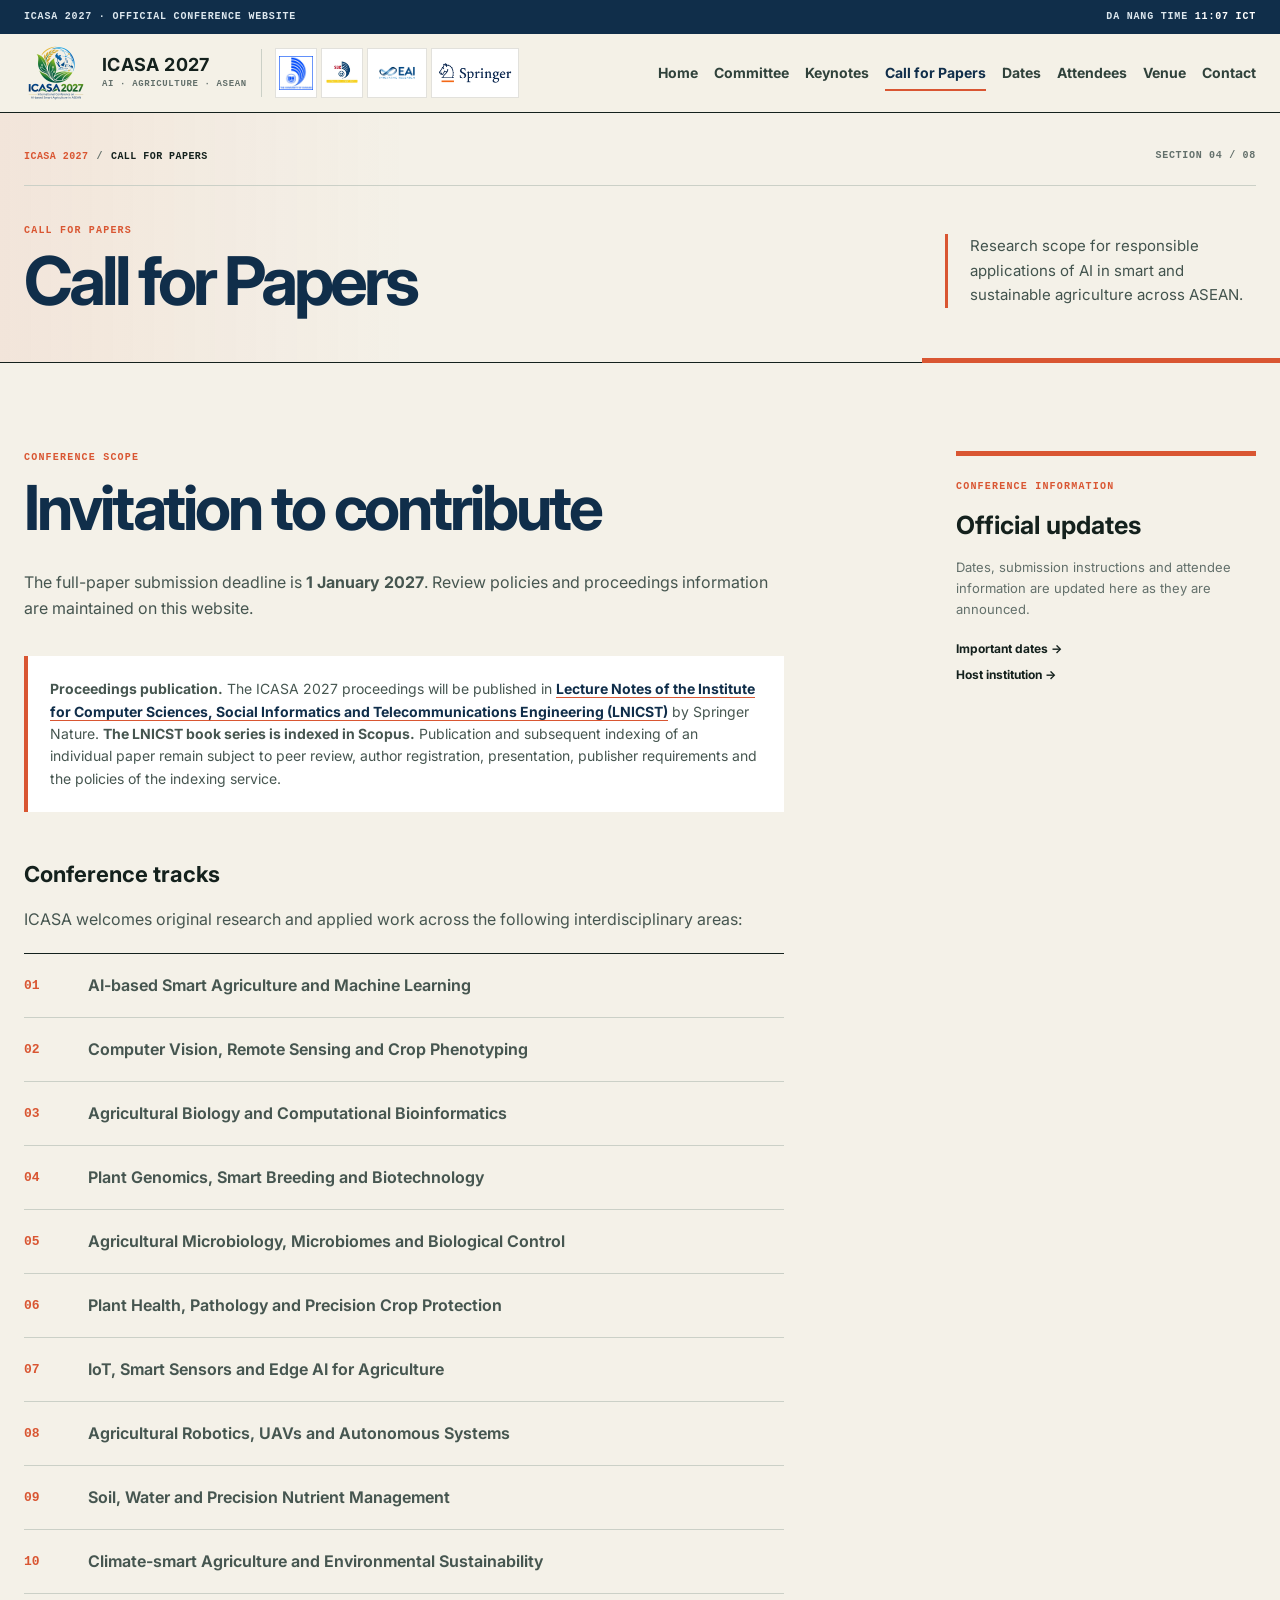
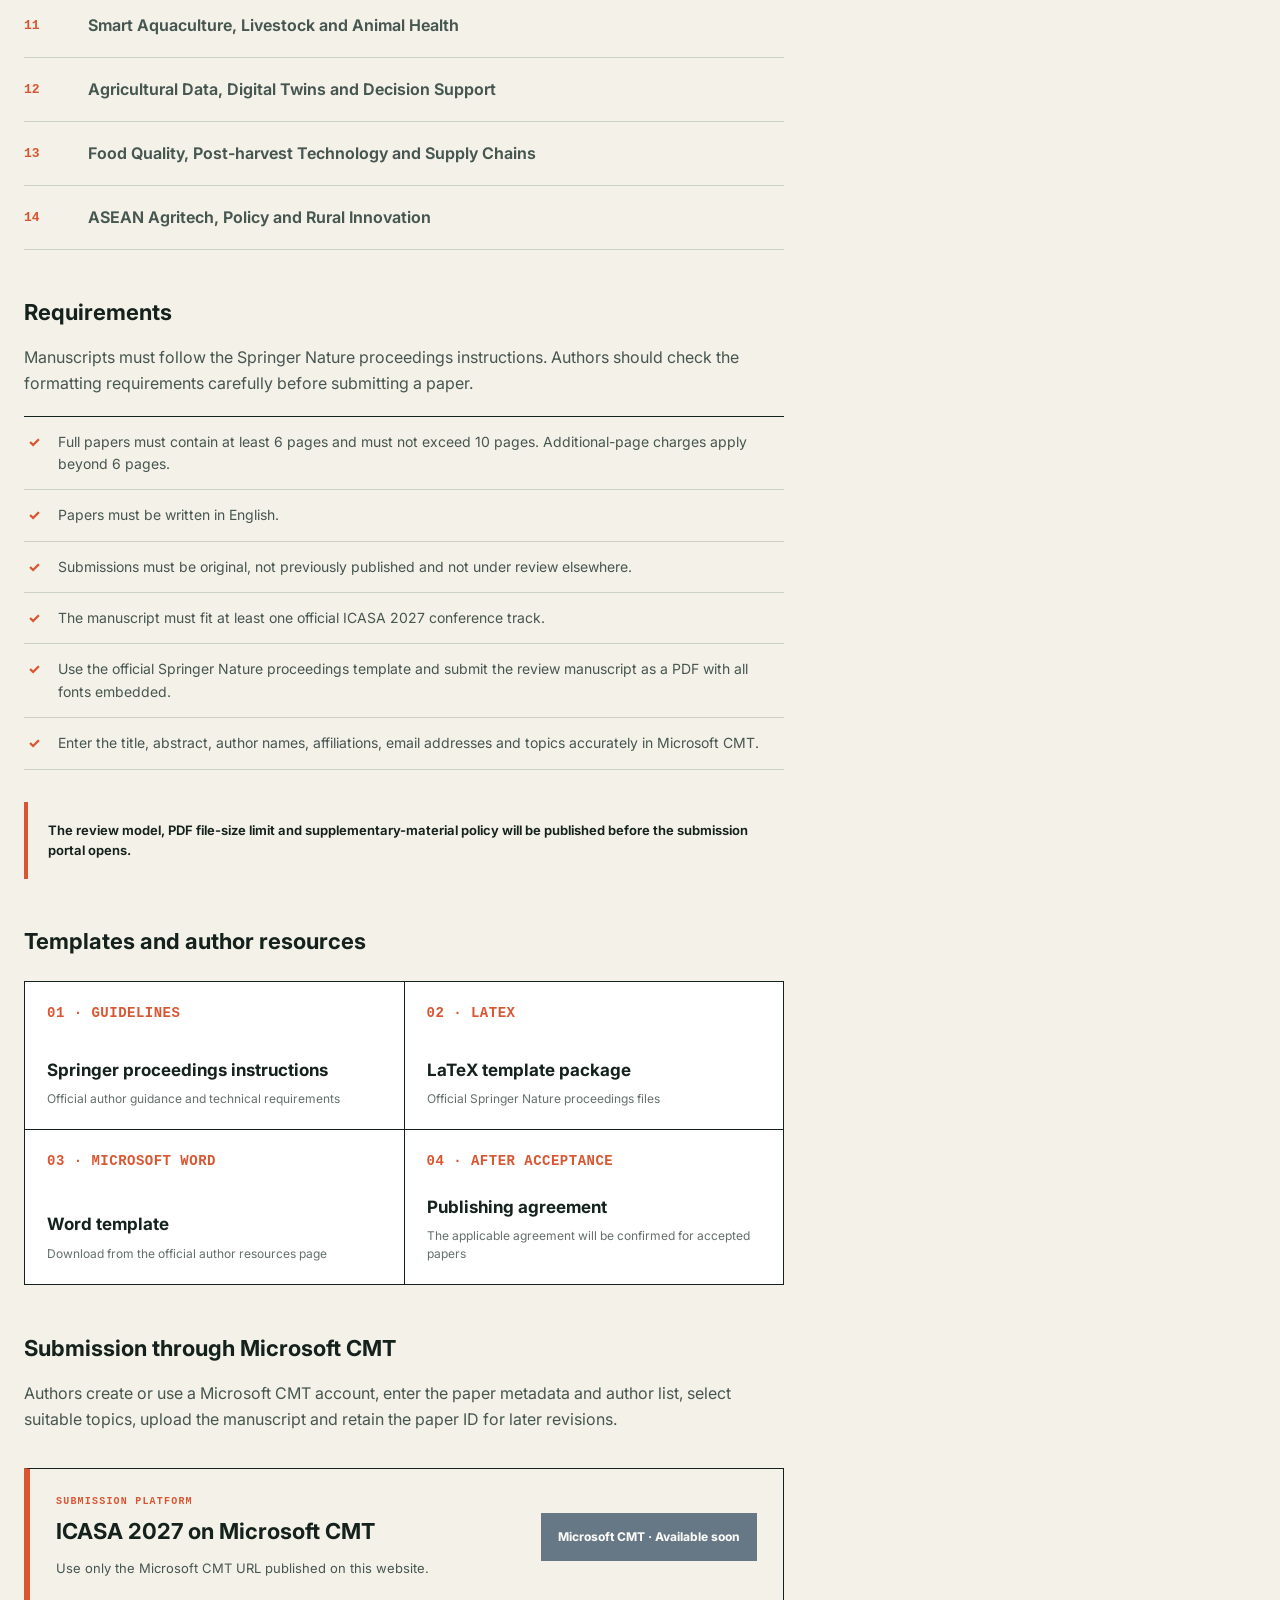
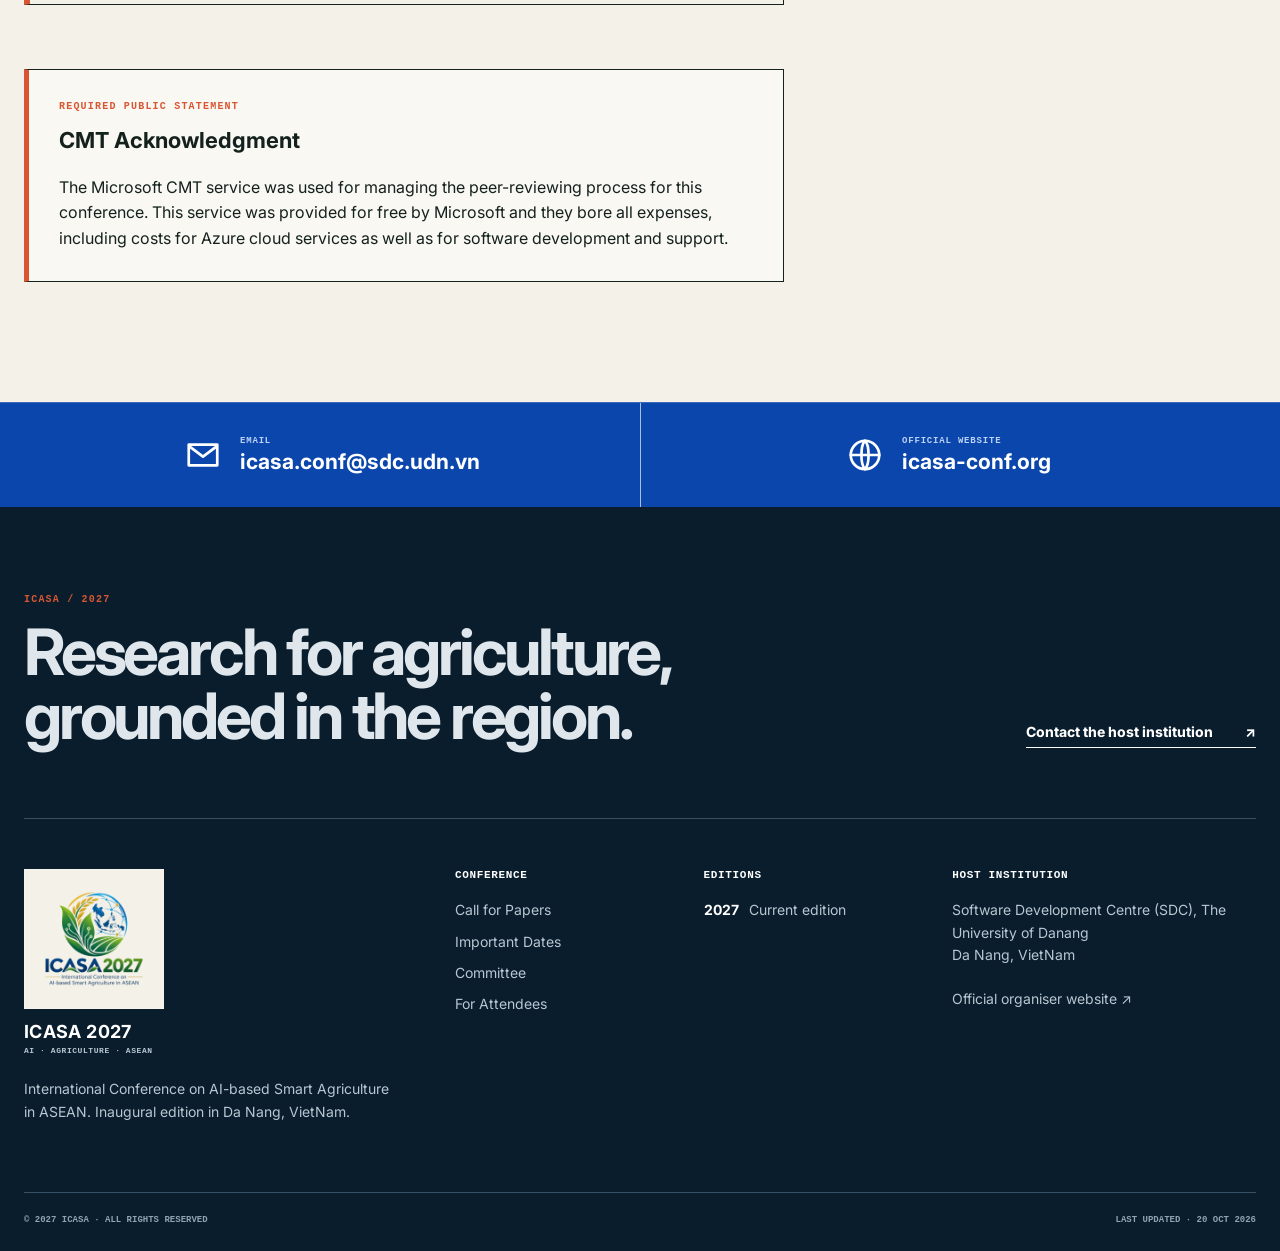
==== call-for-papers.html @ 372f56b3 "Update asset versioning and fix location naming in HTML files for ICASA 2027 conference pages" ====
<!doctype html>
<html lang="en"><head>
<meta charset="utf-8"><meta name="viewport" content="width=device-width,initial-scale=1">
<meta name="theme-color" content="#102e4a">
<meta name="description" content="Research scope and submission information for International Conference on AI-based Smart Agriculture in ASEAN.">
<title>Call for Papers | ICASA 2027</title>
<meta property="og:type" content="website">
<meta property="og:site_name" content="ICASA 2027">
<meta property="og:locale" content="en_US">
<meta property="og:title" content="Call for Papers | ICASA 2027">
<meta property="og:description" content="Research scope and submission information for International Conference on AI-based Smart Agriculture in ASEAN.">
<meta property="og:url" content="https://icasa-conf.org/call-for-papers.html">
<meta property="og:image" content="https://icasa-conf.org/assets/danang-hero-2027.webp">
<meta property="og:image:width" content="2170">
<meta property="og:image:height" content="725">
<meta property="og:image:alt" content="Da Nang, host city of ICASA 2027">
<meta name="twitter:card" content="summary_large_image">
<meta name="twitter:title" content="Call for Papers | ICASA 2027">
<meta name="twitter:description" content="Research scope and submission information for International Conference on AI-based Smart Agriculture in ASEAN.">
<meta name="twitter:image" content="https://icasa-conf.org/assets/danang-hero-2027.webp">
<link rel="icon" type="image/png" sizes="192x192" href="assets/favicon-icasa.png?v=2027-9">
<link rel="apple-touch-icon" href="assets/favicon-icasa.png?v=2027-9">
<link rel="preconnect" href="https://fonts.googleapis.com">
<link rel="preconnect" href="https://fonts.gstatic.com" crossorigin>
<link href="https://fonts.googleapis.com/css2?family=Inter:wght@400;500;600;700;800&amp;display=swap" rel="stylesheet">
<script>document.documentElement.classList.add('js','is-loading');window.__ICASA_LOAD_START=performance.now();setTimeout(function(){document.documentElement.classList.remove('is-loading')},1000);</script>
<link rel="stylesheet" href="assets/style.css?v=2027-26">
<link rel="stylesheet" href="assets/enhancements.css?v=2027-26">
<style>
.hero{background-image:linear-gradient(90deg,rgb(244 241 232 / .82) 0%,rgb(244 241 232 / .68) 42%,rgb(244 241 232 / .38) 100%),linear-gradient(0deg,rgb(244 241 232 / .66) 0%,transparent 48%),url("assets/danang-hero-2027.webp")}
@media(max-width:580px){.hero{background-image:linear-gradient(90deg,rgb(244 241 232 / .92),rgb(244 241 232 / .67)),linear-gradient(0deg,rgb(244 241 232 / .82),transparent 48%),url("assets/danang-hero-2027.webp")}}
</style>
<script src="assets/site-data.js?v=2027-26" defer></script><script src="assets/main.js?v=2027-26" defer></script>
</head><body data-page="call-for-papers.html">
<div class="site-loader" role="status" aria-label="Loading ICASA 2027"><div class="loader-emblem" aria-hidden="true"><span class="loader-orbit"></span><span class="loader-logo"><img src="assets/icasa-2027-logo.webp" alt="" width="512" height="512"></span></div><div class="loader-copy"><strong>ICASA 2027</strong><span>AI · Agriculture · ASEAN</span></div><span class="loader-progress" aria-hidden="true"><i></i></span></div>
<a class="skip-link" href="#main-content">Skip to main content</a>
<div class="reading-progress" aria-hidden="true"><span></span></div>
<div class="utility"><div class="container utility-inner"><span>ICASA 2027 · Official conference website</span><span>Da Nang time <strong data-live-time>ICT</strong></span></div></div>
<header class="site-header" data-header><div class="container nav-container"><a class="brand" href="index.html" aria-label="ICASA 2027 home">
      <span class="conference-logo" aria-hidden="true"><img src="assets/icasa-2027-logo.webp" alt="" width="512" height="512"></span>
      <span class="brand-copy"><strong>ICASA 2027</strong><small>AI · Agriculture · ASEAN</small></span>
      <span class="brand-partners" aria-hidden="true"><img src="assets/udn-logo.webp" alt="" width="640" height="640"><img src="assets/sdc-logo.jpg" alt="" width="500" height="500"><img src="assets/eai-logo.png" alt="" width="1920" height="1080"><img src="assets/springer-logo.webp" alt="" width="2400" height="663"></span>
    </a>
<button class="nav-toggle" aria-expanded="false" aria-label="Open navigation" aria-controls="primary-nav" data-menu-toggle><span class="hamburger" aria-hidden="true"><i></i><i></i><i></i></span></button>
<nav class="site-nav" id="primary-nav" aria-label="Main navigation" data-site-nav><a href="index.html" class="" >Home</a><a href="committee.html" class="" >Committee</a><a href="keynote-speakers.html" class="" >Keynotes</a><a href="call-for-papers.html" class="active" aria-current="page">Call for Papers</a><a href="important-dates.html" class="" >Dates</a><a href="registration.html" class="" >Attendees</a><a href="venue.html" class="" >Venue</a><a href="contact.html" class="" >Contact</a></nav></div></header>
<main id="main-content"><section class="page-head"><div class="container">
      <div class="page-head-meta"><nav class="breadcrumb" aria-label="Breadcrumb"><a href="index.html">ICASA 2027</a><span aria-hidden="true">/</span><span aria-current="page">Call for Papers</span></nav><span class="page-index" aria-label="Page 4 of 8">Section 04 / 08</span></div>
      <div class="page-title-grid"><div><span class="section-label">Call for Papers</span><h1>Call for Papers</h1></div><p class="intro">Research scope for responsible applications of AI in smart and sustainable agriculture across ASEAN.</p></div>
    </div></section><section class="content"><div class="container inner-grid"><div class="prose" data-reveal><span class="section-label">Conference scope</span><h2>Invitation to contribute</h2><p>The full-paper submission deadline is <strong>1 January 2027</strong>. Review policies and proceedings information are maintained on this website.</p><div class="callout"><p><strong>Proceedings publication.</strong> The ICASA 2027 proceedings will be published in <a href="https://link.springer.com/series/8197" target="_blank" rel="noopener noreferrer">Lecture Notes of the Institute for Computer Sciences, Social Informatics and Telecommunications Engineering (LNICST)</a> by Springer Nature. <strong>The LNICST book series is indexed in Scopus.</strong> Publication and subsequent indexing of an individual paper remain subject to peer review, author registration, presentation, publisher requirements and the policies of the indexing service.</p></div><h3>Conference tracks</h3><p>ICASA welcomes original research and applied work across the following interdisciplinary areas:</p><ol class="numbered-topics"><li>AI-based Smart Agriculture and Machine Learning</li><li>Computer Vision, Remote Sensing and Crop Phenotyping</li><li>Agricultural Biology and Computational Bioinformatics</li><li>Plant Genomics, Smart Breeding and Biotechnology</li><li>Agricultural Microbiology, Microbiomes and Biological Control</li><li>Plant Health, Pathology and Precision Crop Protection</li><li>IoT, Smart Sensors and Edge AI for Agriculture</li><li>Agricultural Robotics, UAVs and Autonomous Systems</li><li>Soil, Water and Precision Nutrient Management</li><li>Climate-smart Agriculture and Environmental Sustainability</li><li>Smart Aquaculture, Livestock and Animal Health</li><li>Agricultural Data, Digital Twins and Decision Support</li><li>Food Quality, Post-harvest Technology and Supply Chains</li><li>ASEAN Agritech, Policy and Rural Innovation</li></ol><h3 id="submission-guidelines">Requirements</h3>
      <p>Manuscripts must follow the Springer Nature proceedings instructions. Authors should check the formatting requirements carefully before submitting a paper.</p>
      <ul class="guideline-list">
        <li>Full papers must contain at least 6 pages and must not exceed 10 pages. Additional-page charges apply beyond 6 pages.</li>
        <li>Papers must be written in English.</li>
        <li>Submissions must be original, not previously published and not under review elsewhere.</li>
        <li>The manuscript must fit at least one official ICASA 2027 conference track.</li>
        <li>Use the official Springer Nature proceedings template and submit the review manuscript as a PDF with all fonts embedded.</li>
        <li>Enter the title, abstract, author names, affiliations, email addresses and topics accurately in Microsoft CMT.</li>
      </ul>
      <div class="notice-line">The review model, PDF file-size limit and supplementary-material policy will be published before the submission portal opens.</div><h3>Templates and author resources</h3><div class="submission-resources" aria-label="Springer Nature author resources">
      <a href="https://www.springernature.com/gp/authors/publish-a-book/step-by-step-conference-proceedings" target="_blank" rel="noopener noreferrer"><span>01 · Guidelines</span><strong>Springer proceedings instructions</strong><small>Official author guidance and technical requirements</small></a>
      <a href="https://resource-cms.springernature.com/springer-cms/rest/v1/content/19238648/data/v8" target="_blank" rel="noopener noreferrer"><span>02 · LaTeX</span><strong>LaTeX template package</strong><small>Official Springer Nature proceedings files</small></a>
      <a href="https://www.springernature.com/gp/authors/publish-a-book/step-by-step-conference-proceedings" target="_blank" rel="noopener noreferrer"><span>03 · Microsoft Word</span><strong>Word template</strong><small>Download from the official author resources page</small></a>
      <a href="https://www.springernature.com/gp/authors/publish-a-book/step-by-step-conference-proceedings" target="_blank" rel="noopener noreferrer"><span>04 · After acceptance</span><strong>Publishing agreement</strong><small>The applicable agreement will be confirmed for accepted papers</small></a>
    </div><h3>Submission through Microsoft CMT</h3><p>Authors create or use a Microsoft CMT account, enter the paper metadata and author list, select suitable topics, upload the manuscript and retain the paper ID for later revisions.</p><div class="submission-card"><div><span class="section-label">Submission platform</span><h3>ICASA 2027 on Microsoft CMT</h3><p>Use only the Microsoft CMT URL published on this website.</p></div><span class="btn primary disabled" aria-disabled="true">Microsoft CMT · Available soon</span></div><section class="cmt-acknowledgment" aria-labelledby="cmt-acknowledgment-heading"><span class="section-label">Required public statement</span><h3 id="cmt-acknowledgment-heading">CMT Acknowledgment</h3><p>The Microsoft CMT service was used for managing the peer-reviewing process for this conference. This service was provided for free by Microsoft and they bore all expenses, including costs for Azure cloud services as well as for software development and support.</p></section></div><aside class="aside-card" data-reveal><span class="section-label">Conference information</span><h3>Official updates</h3><p>Dates, submission instructions and attendee information are updated here as they are announced.</p><div class="aside-links"><a href="important-dates.html">Important dates →</a><a href="contact.html">Host institution →</a></div></aside></div></section></main>
<section class="contact-strip" aria-label="Official conference contact channels"><div class="container contact-strip-grid">
      <a href="mailto:icasa.conf@sdc.udn.vn"><svg viewBox="0 0 24 24" aria-hidden="true"><path d="M3 5.5h18v13H3zM4 7l8 6 8-6"/></svg><span><small>Email</small><strong>icasa.conf@sdc.udn.vn</strong></span></a>
      <a href="https://icasa-conf.org" target="_blank" rel="noopener noreferrer"><svg viewBox="0 0 24 24" aria-hidden="true"><circle cx="12" cy="12" r="9"/><path d="M3 12h18M12 3c3 3 3 15 0 18M12 3c-3 3-3 15 0 18"/></svg><span><small>Official website</small><strong>icasa-conf.org</strong></span></a>
    </div></section>
<footer class="footer"><div class="container"><div class="footer-lead"><div><span class="section-label">ICASA / 2027</span><h2>Research for agriculture,<br>grounded in the region.</h2></div><a class="text-link light" href="contact.html">Contact the host institution <span>↗</span></a></div><div class="footer-grid"><div><a class="brand" href="index.html" aria-label="ICASA 2027 home">
      <span class="conference-logo" aria-hidden="true"><img src="assets/icasa-2027-logo.webp" alt="" width="512" height="512"></span>
      <span class="brand-copy"><strong>ICASA 2027</strong><small>AI · Agriculture · ASEAN</small></span>
      <span class="brand-partners" aria-hidden="true"><img src="assets/udn-logo.webp" alt="" width="640" height="640"><img src="assets/sdc-logo.jpg" alt="" width="500" height="500"><img src="assets/eai-logo.png" alt="" width="1920" height="1080"><img src="assets/springer-logo.webp" alt="" width="2400" height="663"></span>
    </a><p>International Conference on AI-based Smart Agriculture in ASEAN. Inaugural edition in Da Nang, VietNam.</p></div><div><h3>Conference</h3><div class="footer-links"><a href="call-for-papers.html">Call for Papers</a><a href="important-dates.html">Important Dates</a><a href="committee.html">Committee</a><a href="registration.html">For Attendees</a></div></div><div><h3>Editions</h3><div class="footer-links edition-links"><span><strong>2027</strong> Current edition</span></div></div><div><h3>Host institution</h3><p>Software Development Centre (SDC), The University of Danang<br>Da Nang, VietNam</p><a href="https://sdc.udn.vn/" target="_blank" rel="noopener noreferrer">Official organiser website ↗</a></div></div><div class="copyright"><span>© 2027 ICASA · All rights reserved</span><span>Last updated · 20 Oct 2026</span></div></div></footer>
<button class="to-top" type="button" aria-label="Back to top" data-to-top>↑</button>
</body></html>
---- assets/style.css ----
:root{
  --ink:#14211d;--navy:#102e4a;--blue:#164d7a;--orange:#d95632;--rice:#d9d2a8;
  --paper:#f4f1e8;--white:#fff;--muted:#63706b;--line:#cbd0c7;
  --sans:"Inter","Segoe UI Variable","Segoe UI",Arial,sans-serif;--mono:"Cascadia Mono","SFMono-Regular",Consolas,monospace;
}
*{box-sizing:border-box}html{scroll-behavior:smooth}body{margin:0;background:var(--paper);color:var(--ink);font-family:var(--sans);font-size:16px;line-height:1.6}body.menu-open{overflow:hidden}
a{color:inherit;text-decoration:none}button{font:inherit}img{max-width:100%;display:block}p{margin:0 0 1.2rem}.container{width:min(1180px,calc(100% - 56px));margin-inline:auto}
.skip-link{position:fixed;left:16px;top:-80px;z-index:100;background:var(--white);color:var(--navy);border:2px solid var(--navy);padding:10px 15px}.skip-link:focus{top:16px}
.reading-progress{position:fixed;inset:0 0 auto;height:3px;z-index:90;pointer-events:none}.reading-progress span{display:block;width:0;height:100%;background:var(--orange)}
.utility{background:var(--navy);color:#dce7ee;font:600 10px/1 var(--mono);letter-spacing:.08em;text-transform:uppercase}.utility-inner{height:34px;display:flex;align-items:center;justify-content:space-between}.utility strong{color:#fff}
.site-header{position:sticky;top:0;z-index:50;background:rgba(244,241,232,.96);border-bottom:1px solid var(--ink);transition:box-shadow .2s}.site-header.scrolled{box-shadow:0 8px 30px rgb(20 33 29 / .08)}
.nav-container{height:116px;display:flex;align-items:center;justify-content:space-between;gap:20px}.brand{display:inline-flex;min-width:0;align-items:center;gap:14px;flex:none}.conference-logo{display:grid;width:78px;height:78px;place-items:center;flex:none}.conference-logo img{display:block;width:100%;height:100%;object-fit:contain}.brand-copy strong,.brand-copy small{display:block;white-space:nowrap}.brand-copy strong{font-size:18px;letter-spacing:.02em}.brand-copy small{margin-top:4px;color:var(--muted);font:600 8px/1.2 var(--mono);letter-spacing:.07em;text-transform:uppercase}
.site-nav{display:flex;align-items:center;gap:22px}.site-nav a{position:relative;color:#30423b;font-size:12px;font-weight:650;white-space:nowrap}.site-nav a:after{content:"";position:absolute;left:0;right:100%;bottom:-7px;height:2px;background:var(--orange);transition:right .2s}.site-nav a:hover:after,.site-nav a.active:after{right:0}.site-nav a.active{color:var(--navy)}.nav-toggle{display:none;width:44px;height:44px;padding:9px;border:1px solid var(--ink);background:transparent;place-items:center;cursor:pointer}.hamburger{position:relative;display:block;width:24px;height:18px}.hamburger i{position:absolute;left:0;display:block;width:100%;height:2px;background:var(--ink);transform-origin:center;transition:top .2s ease,transform .2s ease,opacity .15s ease}.hamburger i:nth-child(1){top:1px}.hamburger i:nth-child(2){top:8px}.hamburger i:nth-child(3){top:15px}.nav-toggle[aria-expanded="true"] .hamburger i:nth-child(1){top:8px;transform:rotate(45deg)}.nav-toggle[aria-expanded="true"] .hamburger i:nth-child(2){opacity:0}.nav-toggle[aria-expanded="true"] .hamburger i:nth-child(3){top:8px;transform:rotate(-45deg)}
.section-label{display:block;color:var(--orange);font:700 10px/1.3 var(--mono);letter-spacing:.12em;text-transform:uppercase}.hero{position:relative;padding:88px 0 0;background-color:var(--paper);background-image:linear-gradient(90deg,rgb(244 241 232 / .97) 0%,rgb(244 241 232 / .91) 42%,rgb(244 241 232 / .72) 100%),linear-gradient(0deg,rgb(244 241 232 / .88) 0%,transparent 48%),url("danang-hero-2027.webp");background-size:cover;background-position:center;background-repeat:no-repeat;overflow:hidden}.hero-grid{position:relative;display:grid;grid-template-columns:minmax(0,1.42fr) minmax(320px,.58fr);gap:90px;align-items:end}.hero-main h1{margin:22px 0 24px;font-size:clamp(82px,12.5vw,170px);font-weight:800;line-height:.75;letter-spacing:-.085em;color:var(--navy);text-shadow:0 2px 24px rgb(244 241 232 / .75)}.hero-main h1 span,.hero-main h1 strong{display:block}.hero-main h1 strong{margin-left:15%;color:rgb(244 241 232 / .42);-webkit-text-stroke:2px var(--navy);font-weight:750}.conference-name{max-width:700px;margin:0;font-size:clamp(21px,2.4vw,34px);font-weight:650;line-height:1.2;letter-spacing:-.035em}.hero-side{border:1px solid rgb(20 33 29 / .35);padding:34px;background:rgb(244 241 232 / .74);backdrop-filter:blur(8px)}.hero-side>p{font-size:15px;color:#40514b}.edition-code{display:flex;align-items:end;gap:10px;margin-bottom:28px}.edition-code span{font:700 64px/.8 var(--mono);color:var(--orange)}.edition-code small{text-transform:uppercase;font:700 9px/1 var(--mono);letter-spacing:.1em}.event-facts{margin:28px 0 32px;border-top:1px solid var(--line)}.event-facts div{display:grid;grid-template-columns:94px 1fr;gap:16px;padding:12px 0;border-bottom:1px solid var(--line)}.event-facts dt{color:var(--muted);font:600 10px/1.5 var(--mono);text-transform:uppercase}.event-facts dd{margin:0;font-size:13px;font-weight:650}.actions{display:flex;align-items:center;gap:22px;flex-wrap:wrap}.btn{display:inline-flex;align-items:center;justify-content:space-between;gap:24px;min-height:48px;padding:11px 16px;border:1px solid var(--ink);font-size:12px;font-weight:750;transition:background .2s,color .2s,transform .2s}.btn:hover{transform:translateY(-2px)}.btn.primary{background:var(--navy);border-color:var(--navy);color:white}.btn.primary:hover{background:var(--blue)}.btn.text{border:0;border-bottom:1px solid var(--ink);padding-inline:0}.btn.inverse{background:var(--paper);color:var(--navy);border-color:var(--paper)}.hero-rule{position:relative;display:grid;grid-template-columns:2.4fr 15px 1fr 15px .6fr;gap:12px;align-items:center;margin-top:74px}.hero-rule span{height:14px;background:var(--navy)}.hero-rule span:nth-of-type(2){background:var(--orange)}.hero-rule span:nth-of-type(3){background:var(--rice)}.hero-rule i{height:14px;border:1px solid var(--ink);border-radius:50%}
.bulletin{background:#fff;border-bottom:1px solid var(--ink)}.bulletin-grid{display:grid;grid-template-columns:1fr 2fr;min-height:220px}.bulletin-grid>div{padding:42px 0}.bulletin-grid>div+div{border-left:1px solid var(--ink);padding-left:48px}.bulletin h2{font-size:22px;margin:8px 0}.bulletin-stage{display:flex;flex-direction:column;justify-content:space-between}.bulletin-item{max-width:750px;min-height:82px}.bulletin-item time{display:block;color:var(--muted);font:600 10px/1 var(--mono);margin-bottom:10px}.bulletin-item h3{margin:0;font-size:clamp(20px,2.5vw,34px);line-height:1.17;letter-spacing:-.03em}.bulletin-controls{display:flex;align-items:center;gap:12px}.bulletin-controls button{border:1px solid var(--line);background:transparent;min-width:33px;height:33px;cursor:pointer;font:650 10px var(--mono);text-transform:uppercase}.bulletin-controls button:last-child{padding:0 13px}.bulletin-controls button:hover{background:var(--navy);color:#fff}.bulletin-controls span{font:600 10px var(--mono);color:var(--muted)}
.section{padding:104px 0;border-bottom:1px solid var(--ink)}.section h2,.section-heading h2,.dates-page h2{margin:10px 0 0;color:var(--navy);font-size:clamp(37px,5vw,67px);line-height:1.02;letter-spacing:-.055em}.editorial-grid{display:grid;grid-template-columns:1.15fr .85fr;gap:90px}.prose-large{padding-top:25px}.prose-large p{font-size:18px;line-height:1.65}.text-link{display:inline-flex;align-items:center;gap:32px;padding-bottom:4px;border-bottom:1px solid currentColor;font-size:12px;font-weight:750}.text-link span{transition:transform .2s}.text-link:hover span{transform:translateX(5px)}.text-link.light{color:white}.themes{background:#fff}.section-heading{display:grid;grid-template-columns:1fr 1fr;gap:40px;align-items:end;margin-bottom:48px}.section-heading .section-label{grid-column:1/-1}.section-heading p{max-width:440px;color:var(--muted);margin:0}.section-heading.split{grid-template-columns:1fr auto}.theme-list{list-style:none;margin:0 0 40px;padding:0;border-top:1px solid var(--ink)}.theme-list li{display:grid;grid-template-columns:70px 1.4fr 1fr;gap:26px;align-items:baseline;padding:25px 0;border-bottom:1px solid var(--line)}.theme-list li>span{font:700 12px var(--mono);color:var(--orange)}.theme-list h3{font-size:23px;margin:0;letter-spacing:-.025em}.theme-list p{margin:0;color:var(--muted);font-size:14px}.deadlines{background:var(--navy);color:#fff}.deadlines h2{color:#fff}.deadline-grid{display:grid;grid-template-columns:.75fr 1.25fr;gap:100px}.deadline-grid>div:first-child>p{color:#cbd9e3;max-width:340px}.deadline-list{border-top:1px solid rgb(255 255 255 / .35)}.deadline-row{display:grid;grid-template-columns:54px 1fr auto;gap:20px;align-items:center;padding:21px 0;border-bottom:1px solid rgb(255 255 255 / .2)}.deadline-row>span{font:700 16px var(--mono);color:#ef866b}.deadline-row h3{font-size:16px;margin:0}.deadline-row time{font:600 11px var(--mono);color:#dbe6ed}.deadline-list.full{color:var(--ink);border-color:var(--ink)}.deadline-list.full .deadline-row{padding:25px 0;border-color:var(--line)}.deadline-list.full .deadline-row time{color:var(--muted)}.host-band{padding:58px 0;background:var(--orange);color:#fff}.host-grid{display:grid;grid-template-columns:1.15fr .75fr 1fr auto;gap:45px;align-items:end}.host-grid .section-label{color:#ffe4da}.host-grid strong{display:block;font-size:clamp(44px,6vw,76px);line-height:.9;letter-spacing:-.065em}.host-grid p{margin:0;font-size:13px}
.page-head{padding:67px 0 78px;border-bottom:1px solid var(--ink)}.breadcrumb{display:flex;gap:8px;color:var(--muted);font:600 10px var(--mono);text-transform:uppercase}.breadcrumb a{color:var(--orange)}.page-title-grid{margin-top:72px}.page-index{font:700 11px var(--mono);color:var(--orange)}.page-head h1{margin:0;font-size:clamp(46px,6vw,80px);line-height:.9;letter-spacing:-.055em;color:var(--navy)}.page-head .intro{max-width:690px;margin:28px 0 0;font-size:17px;color:#42534d}.content{padding:88px 0 120px;min-height:500px}.inner-grid{display:grid;grid-template-columns:minmax(0,1fr) 300px;gap:100px;align-items:start}.prose{max-width:760px}.prose h2,.empty-state h2{font-size:clamp(36px,5vw,62px);line-height:1.03;letter-spacing:-.05em;color:var(--navy);margin:12px 0 30px}.prose h3{margin:45px 0 15px;font-size:22px}.prose p,.prose li{color:#465650}.aside-card{position:sticky;top:126px;border-top:5px solid var(--orange);padding:24px 0}.aside-card h3{font-size:25px;margin:12px 0}.aside-card p{color:var(--muted);font-size:13px}.aside-links{display:flex;flex-direction:column;gap:7px;font-size:12px;font-weight:700}.callout{margin:35px 0;padding:22px;border-left:4px solid var(--orange);background:#fff}.callout p{margin:0;font-size:14px}.numbered-topics{list-style:none;counter-reset:topics;margin:20px 0;padding:0;border-top:1px solid var(--ink)}.numbered-topics li{counter-increment:topics;position:relative;padding:14px 10px 14px 50px;border-bottom:1px solid var(--line);font-weight:650}.numbered-topics li:before{content:counter(topics,decimal-leading-zero);position:absolute;left:0;color:var(--orange);font:700 11px var(--mono)}.status{border:1px solid var(--orange);padding:7px 10px;color:var(--orange);font:700 9px var(--mono);text-transform:uppercase}.filters{display:flex;gap:8px;flex-wrap:wrap;margin:35px 0 25px}.filter{border:1px solid var(--ink);background:transparent;padding:9px 14px;cursor:pointer;font-size:11px;font-weight:700}.filter.active,.filter:hover{background:var(--navy);border-color:var(--navy);color:#fff}.committee-cards{display:grid;grid-template-columns:1fr 1fr;border-top:1px solid var(--ink);border-left:1px solid var(--ink)}.committee-card{min-height:190px;padding:28px;border-right:1px solid var(--ink);border-bottom:1px solid var(--ink)}.committee-card[hidden]{display:none}.committee-card .category{color:var(--orange);font:700 9px var(--mono);text-transform:uppercase}.committee-card h3{font-size:24px;letter-spacing:-.03em;margin:28px 0 8px}.committee-card p{font-size:13px;color:var(--muted);margin:0}.committee-card p strong{display:block;color:var(--ink)}.narrow{max-width:860px}.empty-state{position:relative;border-top:1px solid var(--ink);padding-top:35px}.empty-number{display:block;font-size:clamp(120px,20vw,260px);font-weight:800;color:transparent;-webkit-text-stroke:1px var(--line);line-height:.85}.empty-state p{max-width:520px}.dates-page{display:grid;grid-template-columns:.65fr 1.35fr;gap:100px}.dates-page>div:first-child p{color:var(--muted)}.coordinate-rule{display:flex;justify-content:space-between;margin:35px 0;padding:12px 0;border-block:1px solid var(--ink);font:700 12px var(--mono)}.contact-list{margin:35px 0;border-top:1px solid var(--ink)}.contact-list div{display:grid;grid-template-columns:160px 1fr;gap:30px;padding:18px 0;border-bottom:1px solid var(--line)}.contact-list dt{color:var(--muted);font:600 10px var(--mono);text-transform:uppercase}.contact-list dd{margin:0;font-weight:650}
.footer{background:#091d2d;color:#dfe7ec;padding:86px 0 26px}.footer-lead{display:flex;align-items:end;justify-content:space-between;padding-bottom:70px;border-bottom:1px solid #365065}.footer-lead h2{margin:14px 0 0;font-size:clamp(40px,5vw,67px);line-height:1;letter-spacing:-.05em}.footer-grid{display:grid;grid-template-columns:1.5fr .8fr 1fr;gap:80px;padding:50px 0}.footer .brand-logos{height:auto;padding:5px;background:#fff}.footer .brand-copy strong{color:#fff}.footer .brand-copy small,.footer p,.footer a{color:#b8c7d1}.footer p,.footer a{font-size:13px}.footer-grid>div:first-child p{max-width:390px;margin-top:22px}.footer h3{margin:0 0 18px;color:#fff;font:700 10px var(--mono);text-transform:uppercase}.footer-links{display:flex;flex-direction:column;gap:7px}.footer a:hover{color:#fff}.copyright{display:flex;justify-content:space-between;gap:20px;padding-top:22px;border-top:1px solid #365065;color:#8fa4b2;font:600 9px var(--mono);text-transform:uppercase}.to-top{position:fixed;right:18px;bottom:18px;z-index:30;width:42px;height:42px;border:0;background:var(--orange);color:#fff;cursor:pointer;opacity:0;transform:translateY(12px);pointer-events:none;transition:.2s}.to-top.visible{opacity:1;transform:none;pointer-events:auto}
.js [data-reveal]{opacity:0;transform:translateY(24px);transition:opacity .65s ease,transform .65s ease}.js [data-reveal].revealed{opacity:1;transform:none}a:focus-visible,button:focus-visible{outline:3px solid var(--orange);outline-offset:4px}
@media(max-width:1060px){.site-nav{gap:13px}.site-nav a{font-size:11px}.brand{gap:9px}.conference-logo{width:62px;height:62px}.brand-copy small{display:none}.hero-grid{gap:45px}.inner-grid{gap:50px}.host-grid{grid-template-columns:1fr 1fr}.host-grid .btn{justify-self:start}}
@media(max-width:860px){.nav-toggle{display:block}.site-nav{display:none;position:absolute;left:0;right:0;top:116px;background:var(--paper);border-bottom:1px solid var(--ink);padding:20px 28px 32px;flex-direction:column;align-items:stretch;gap:0}.site-nav.open{display:flex}.site-nav a{padding:12px 0;border-bottom:1px solid var(--line);font-size:16px}.site-nav a:after{display:none}.hero{background-position:62% center}.hero-grid,.editorial-grid,.deadline-grid,.inner-grid,.dates-page{grid-template-columns:1fr}.hero-grid{align-items:start}.hero-side{border:1px solid rgb(20 33 29 / .35);padding:28px;background:rgb(244 241 232 / .82)}.hero-main h1{font-size:clamp(78px,19vw,140px)}.bulletin-grid{grid-template-columns:1fr}.bulletin-grid>div+div{border-left:0;border-top:1px solid var(--ink);padding-left:0}.section-heading{grid-template-columns:1fr}.theme-list li{grid-template-columns:50px 1fr}.theme-list li p{grid-column:2}.deadline-grid{gap:50px}.aside-card{position:static}.page-title-grid{grid-template-columns:1fr;gap:18px}.page-index{display:none}.committee-cards{grid-template-columns:1fr}.footer-grid{grid-template-columns:1fr 1fr}.footer-grid>div:first-child{grid-column:1/-1}}
@media(max-width:580px){.container{width:min(100% - 34px,1180px)}.utility-inner{font-size:8px}.nav-container{height:88px}.site-nav{top:88px}.brand{gap:7px}.brand-logos{height:42px;gap:2px}.brand-logos img{width:34px;height:38px;padding:1px}.brand-logos img:nth-child(3){width:48px}.brand-logos img:nth-child(4){width:70px}.brand-copy strong{font-size:13px}.brand-copy small{display:none}.hero{padding-top:58px;background-image:linear-gradient(90deg,rgb(244 241 232 / .96),rgb(244 241 232 / .78)),linear-gradient(0deg,rgb(244 241 232 / .9),transparent 48%),url("danang-hero-2027.webp")}.hero-main h1{font-size:clamp(66px,21vw,112px);letter-spacing:-.08em}.hero-main h1 strong{margin-left:8%;-webkit-text-stroke-width:1.5px}.conference-name{font-size:21px}.hero-rule{margin-top:50px}.bulletin-grid>div{padding:34px 0}.section{padding:72px 0}.section h2,.section-heading h2,.dates-page h2{font-size:39px}.theme-list li{grid-template-columns:36px 1fr;gap:12px;padding:20px 0}.theme-list h3{font-size:19px}.deadline-row{grid-template-columns:34px 1fr}.deadline-row time{grid-column:2}.host-grid{grid-template-columns:1fr;gap:28px}.page-head{padding:45px 0 58px}.page-title-grid{margin-top:48px}.page-head h1{font-size:56px;line-height:.9}.content{padding:60px 0 80px}.prose h2,.empty-state h2{font-size:40px}.section-heading.split{display:block}.section-heading.split .status{display:inline-block;margin-top:20px}.committee-card{min-height:170px;padding:22px}.footer{padding-top:62px}.footer-lead{display:block;padding-bottom:50px}.footer-lead .text-link{margin-top:35px}.footer-grid{grid-template-columns:1fr;gap:34px}.footer-grid>div:first-child{grid-column:auto}.footer .brand{align-items:flex-start;flex-direction:column}.copyright{flex-direction:column}.contact-list div{grid-template-columns:1fr;gap:4px}.to-top{right:10px;bottom:10px}}
@media(prefers-reduced-motion:reduce){html{scroll-behavior:auto}.js [data-reveal]{opacity:1;transform:none;transition:none}.btn,.text-link span,.to-top{transition:none}}
.hero{background-image:linear-gradient(90deg,rgb(244 241 232 / .92) 0%,rgb(244 241 232 / .78) 42%,rgb(244 241 232 / .52) 100%),linear-gradient(0deg,rgb(244 241 232 / .78) 0%,transparent 48%),url("danang-hero-2027.webp")}
@media(max-width:580px){.hero{background-image:linear-gradient(90deg,rgb(244 241 232 / .96),rgb(244 241 232 / .78)),linear-gradient(0deg,rgb(244 241 232 / .9),transparent 48%),url("danang-hero-2027.webp")}}
.hero{padding-top:54px}.hero-grid{align-items:start}.hero-main{padding-top:16px}.hero-side .actions{margin-top:24px}.hero-side .event-facts{margin:26px 0 0}.hero-location{display:grid;grid-template-columns:repeat(3,minmax(0,1fr));max-width:700px;margin-top:34px;border-block:1px solid rgb(20 33 29 / .48);background:rgb(244 241 232 / .46);backdrop-filter:blur(5px)}.hero-location span{min-width:0;padding:13px 15px}.hero-location span+span{border-left:1px solid rgb(20 33 29 / .28)}.hero-location small,.hero-location strong{display:block}.hero-location small{margin-bottom:5px;color:var(--orange);font:700 8px/1.2 var(--mono);letter-spacing:.08em;text-transform:uppercase}.hero-location strong{font-size:11px;line-height:1.35}.hero-rule{margin-top:46px}
@media(min-width:1101px) and (max-height:900px){.hero{padding-top:28px}.hero-main{padding-top:8px}.hero-main h1{margin-block:16px 18px;font-size:clamp(76px,10.5vw,142px)}.hero-side{padding:24px}.edition-code{margin-bottom:18px}.edition-code span{font-size:52px}.hero-side>p{margin-bottom:0;font-size:14px;line-height:1.5}.hero-side .actions{margin-top:18px;gap:14px}.hero-side .event-facts{margin-top:20px}.event-facts div{padding:8px 0}.hero-location{margin-top:22px}.hero-rule{margin-top:28px}}
@media(max-width:860px){.hero{padding-top:42px}.hero-main{padding-top:0}.hero-location{max-width:none}.hero-rule{margin-top:38px}}
@media(max-width:580px){.hero{padding-top:34px}.hero-location{margin-top:26px}.hero-location span{padding:11px 8px}.hero-location strong{font-size:9px}.hero-location small{font-size:7px}}
.footer-grid>div:first-child{min-width:0}.footer .brand{display:flex;max-width:100%;align-items:flex-start;flex-direction:column;gap:14px}.footer .brand-logos{display:grid;grid-template-columns:.75fr .75fr 1fr 1.55fr;width:min(100%,330px);height:60px;padding:0;gap:4px;background:transparent}.footer .brand-logos img,.footer .brand-logos img:nth-child(3),.footer .brand-logos img:nth-child(4){width:100%;height:60px;padding:3px;object-fit:contain;background:#fff}.footer .brand-copy{max-width:100%}.footer .brand-copy strong{font-size:18px}.footer .brand-copy small{font-size:8px}
.footer .conference-logo{width:124px;height:124px}.footer .brand-copy{max-width:100%}.footer .brand-copy strong{font-size:18px}.footer .brand-copy small{font-size:8px}
@media(max-width:580px){.footer .brand-logos{width:100%;max-width:300px;height:54px}.footer .brand-logos img,.footer .brand-logos img:nth-child(3),.footer .brand-logos img:nth-child(4){height:54px}}
@media(max-width:580px){.conference-logo{width:58px;height:58px}.footer .conference-logo{width:108px;height:108px}}
@media(max-width:1100px){.nav-toggle{display:block}.site-nav{display:none;position:absolute;left:0;right:0;top:116px;background:var(--paper);border-bottom:1px solid var(--ink);padding:20px 28px 32px;flex-direction:column;align-items:stretch;gap:0}.site-nav.open{display:flex}.site-nav a{padding:12px 0;border-bottom:1px solid var(--line);font-size:16px}.site-nav a:after{display:none}}
@media(max-width:580px){.site-nav{top:88px;padding-inline:17px}}
.nav-container{width:min(1280px,calc(100% - 56px));height:78px}.conference-logo{width:64px;height:64px;overflow:visible}.conference-logo img{width:100%;height:100%;max-width:100%;transform:none;object-fit:contain}.brand-copy strong{font-size:18px;line-height:1.05}.brand-copy small{margin-top:4px;font-size:9px;line-height:1.25}
@media(max-width:1100px){.site-nav{top:78px}}
@media(max-width:580px){.nav-container{width:min(100% - 34px,1280px);height:70px}.site-nav{top:70px}.conference-logo{width:50px;height:50px}.brand-copy strong{font-size:14px}.brand-copy small{display:none}}
.container{width:min(1440px,calc(100% - 48px))}.nav-container{width:min(1440px,calc(100% - 48px))}.site-nav{gap:16px}.site-nav a{font-size:14px;font-weight:700}.brand-partners{display:flex;align-items:center;gap:6px;padding-left:14px;border-left:1px solid var(--line)}.brand-partners img{width:40px;height:48px;padding:3px;background:#fff;object-fit:contain;box-shadow:0 0 0 1px rgb(16 46 74 / .08)}.brand-partners img:nth-child(3){width:58px}.brand-partners img:nth-child(4){width:86px}.footer .brand-partners{display:none}
@media(max-width:1240px) and (min-width:1101px){.site-nav{gap:13px}.site-nav a{font-size:13px}.brand-copy small{display:none}.brand-partners{gap:4px;padding-left:9px}.brand-partners img{width:34px;height:40px}.brand-partners img:nth-child(3){width:48px}.brand-partners img:nth-child(4){width:68px}}
@media(max-width:760px){.brand-partners{display:none}}
@media(max-width:580px){.container,.nav-container{width:min(100% - 34px,1440px)}}
.identity-section{padding:104px 0;background:var(--paper);border-bottom:1px solid var(--ink)}.identity-heading{display:grid;grid-template-columns:1.25fr .75fr;gap:80px;align-items:end;margin-bottom:48px}.identity-heading h2{margin:10px 0 0;color:var(--navy);font-size:clamp(37px,5vw,67px);line-height:1.02;letter-spacing:-.055em}.identity-heading p{max-width:470px;margin:0;color:var(--muted);font-size:14px}.identity-grid{display:grid;grid-template-columns:repeat(4,minmax(0,1fr));border-top:1px solid var(--ink);border-left:1px solid var(--ink)}.identity-card{display:flex;min-width:0;min-height:370px;padding:22px;flex-direction:column;border-right:1px solid var(--ink);border-bottom:1px solid var(--ink);transition:background .2s,color .2s}.identity-card:hover{background:#fff}.identity-kicker{font:700 9px var(--mono);letter-spacing:.1em;text-transform:uppercase;color:var(--orange)}.identity-logo{display:grid;place-items:center;height:205px;margin:18px 0;background:#fff;overflow:hidden}.identity-logo img{display:block;width:min(88%,230px);height:150px;object-fit:contain}.identity-logo.udn img{width:158px;height:158px}.identity-logo.sdc img{width:min(96%,245px);height:168px}.identity-logo.eai img{width:min(90%,220px);height:135px}.identity-logo.springer img{width:min(92%,230px);height:100px}.identity-card strong{font-size:17px;line-height:1.25}.identity-card small{margin-top:6px;color:var(--muted);font:600 9px var(--mono);line-height:1.45;text-transform:uppercase}
@media(max-width:860px){.identity-heading{grid-template-columns:1fr;gap:24px}.identity-grid{grid-template-columns:1fr 1fr}}
@media(max-width:580px){.identity-section{padding:72px 0}.identity-heading h2{font-size:39px}.identity-grid{grid-template-columns:1fr}.identity-card{min-height:340px}.identity-logo{height:190px}}
.attendees-section{padding:0 0 110px}.attendee-tabs{position:sticky;top:88px;z-index:12;display:grid;grid-template-columns:repeat(6,minmax(0,1fr));border:1px solid var(--ink);background:var(--paper)}.attendee-tabs button{min-width:0;min-height:62px;padding:12px 9px;border:0;border-right:1px solid var(--ink);background:transparent;color:var(--ink);cursor:pointer;font:700 10px var(--mono);letter-spacing:.04em;text-transform:uppercase;overflow-wrap:anywhere}.attendee-tabs button:last-child{border-right:0}.attendee-tabs button:hover,.attendee-tabs button.active{background:var(--navy);color:#fff}.attendee-panels{border-inline:1px solid var(--ink)}.attendee-panel{display:grid;grid-template-columns:130px minmax(0,1fr);gap:58px;min-height:590px;padding:72px 6.5% 84px;border-bottom:1px solid var(--ink);background:#fff}.attendee-panel>div{min-width:0}.attendee-panel[hidden]{display:none}.panel-index{color:transparent;-webkit-text-stroke:1px var(--line);font:800 72px/.9 var(--mono)}.attendee-panel h2{margin:10px 0 24px;color:var(--navy);font-size:clamp(38px,5vw,66px);line-height:1;letter-spacing:-.055em;overflow-wrap:anywhere}.attendee-panel>div:last-child>p{max-width:760px;color:var(--muted);font-size:16px}.attendee-grid{display:grid;grid-template-columns:1fr 1fr;margin:38px 0;border-top:1px solid var(--ink);border-left:1px solid var(--ink)}.attendee-grid>div{min-width:0;min-height:112px;padding:22px;border-right:1px solid var(--ink);border-bottom:1px solid var(--ink)}.attendee-grid strong,.attendee-grid span{display:block}.attendee-grid strong{font-size:16px}.attendee-grid span{margin-top:9px;color:var(--muted);font:600 10px var(--mono);text-transform:uppercase}.notice-line{margin-top:32px;padding:18px 20px;border-left:4px solid var(--orange);background:var(--paper);font-size:13px;font-weight:650}.attendee-steps{list-style:none;margin:36px 0;padding:0;border-top:1px solid var(--ink)}.attendee-steps li{display:grid;grid-template-columns:55px minmax(0,1fr);gap:20px;padding:20px 0;border-bottom:1px solid var(--line)}.attendee-steps li>span{color:var(--orange);font:700 11px var(--mono)}.attendee-steps strong{font-size:17px}.attendee-steps p{margin:4px 0 0;color:var(--muted);font-size:13px}.fact-pair{display:grid;grid-template-columns:1fr 1fr;margin:38px 0}.fact-pair div{min-width:0;padding:24px 0;border-block:1px solid var(--ink)}.fact-pair div+div{padding-left:30px;border-left:1px solid var(--ink)}.fact-pair span,.fact-pair strong{display:block}.fact-pair span{color:var(--orange);font:700 9px var(--mono);text-transform:uppercase}.fact-pair strong{margin-top:10px;font-size:20px}.programme-placeholder{display:flex;min-width:0;align-items:end;justify-content:space-between;gap:30px;margin-top:45px;padding:40px;background:var(--navy);color:#fff}.programme-placeholder span{font:750 clamp(42px,7vw,84px)/.85 var(--mono);letter-spacing:-.07em}.programme-placeholder p{margin:0;color:#cbd9e3;font:700 10px var(--mono);text-transform:uppercase}.sponsors-section{padding:74px 0;background:#fff;border-bottom:1px solid var(--ink)}.sponsors-section[hidden]{display:none}.sponsors-heading{display:flex;align-items:end;justify-content:space-between;gap:50px;margin-bottom:32px}.sponsors-heading h2{margin:8px 0 0;color:var(--navy);font-size:42px;letter-spacing:-.045em}.sponsors-heading p{max-width:440px;margin:0;color:var(--muted);font-size:13px}.sponsor-rail{display:grid;grid-template-columns:repeat(4,minmax(0,1fr));border-top:1px solid var(--ink);border-left:1px solid var(--ink)}.sponsor-card{display:flex;min-width:0;min-height:205px;padding:20px;flex-direction:column;border-right:1px solid var(--ink);border-bottom:1px solid var(--ink)}.sponsor-card>span{color:var(--orange);font:700 9px var(--mono);text-transform:uppercase}.sponsor-card img{width:min(85%,210px);height:105px;margin:auto;object-fit:contain}.sponsor-card strong{font-size:15px}
@media(max-width:860px){.attendee-tabs{top:76px;grid-template-columns:repeat(3,1fr)}.attendee-tabs button:nth-child(3){border-right:0}.attendee-tabs button:nth-child(-n+3){border-bottom:1px solid var(--ink)}.attendee-panel{grid-template-columns:1fr;gap:24px}.panel-index{font-size:48px}.sponsor-rail{grid-template-columns:1fr 1fr}}
@media(max-width:580px){.attendees-section{padding-bottom:72px;overflow:hidden}.attendees-section>.container{width:calc(100vw - 34px);max-width:calc(100vw - 34px)}.attendee-tabs,.attendee-panels,.attendee-panel{width:100%;max-width:100%}.attendee-tabs{position:relative;top:auto;grid-template-columns:repeat(2,minmax(0,1fr))}.attendee-tabs button:nth-child(3){border-right:1px solid var(--ink)}.attendee-tabs button:nth-child(odd){border-right:1px solid var(--ink)}.attendee-tabs button:nth-child(even){border-right:0}.attendee-tabs button:nth-child(-n+4){border-bottom:1px solid var(--ink)}.attendee-panel{min-height:0;padding:46px 22px 60px;overflow:hidden}.attendee-panel h2{max-width:100%;font-size:36px;line-height:1.05}.attendee-grid,.fact-pair{grid-template-columns:minmax(0,1fr)}.fact-pair div+div{padding-left:0;border-left:0;border-top:0}.programme-placeholder{display:block;width:100%;max-width:100%;padding:28px 20px}.programme-placeholder span{font-size:38px}.programme-placeholder p{margin-top:24px}.sponsors-heading{display:block}.sponsors-heading p{margin-top:18px}.sponsor-rail{grid-template-columns:1fr}}
---- assets/enhancements.css ----
/* Focused enhancements kept separate from the compact base stylesheet. */

.site-loader {
  position: fixed;
  inset: 0;
  z-index: 9999;
  display: grid;
  place-content: center;
  justify-items: center;
  padding: 24px;
  background: #091d2d;
  color: #fff;
  opacity: 0;
  visibility: hidden;
  pointer-events: none;
  transition: opacity .38s ease, visibility 0s linear .38s;
}
.is-loading { overflow: hidden; }
.is-loading .site-loader {
  opacity: 1;
  visibility: visible;
  pointer-events: auto;
  transition-delay: 0s;
}
.loader-emblem {
  position: relative;
  display: grid;
  width: 152px;
  height: 152px;
  place-items: center;
}
.loader-logo {
  position: relative;
  z-index: 2;
  display: grid;
  width: 112px;
  height: 112px;
  padding: 10px;
  place-items: center;
  border-radius: 50%;
  background: var(--paper);
  box-shadow: 0 18px 55px rgb(0 0 0 / .28);
}
.loader-logo img { width: 100%; height: 100%; object-fit: contain; }
.loader-orbit,
.loader-orbit::before {
  position: absolute;
  inset: 0;
  border: 1px solid rgb(255 255 255 / .22);
  border-radius: 50%;
  content: "";
}
.loader-orbit { animation: loader-spin 2.1s linear infinite; }
.loader-orbit::before {
  inset: -1px;
  border-color: transparent;
  border-top: 4px solid var(--orange);
  border-right: 4px solid var(--rice);
}
.loader-copy { margin-top: 22px; text-align: center; }
.loader-copy strong { display: block; font-size: 21px; letter-spacing: .04em; }
.loader-copy span { display: block; margin-top: 7px; color: #9fb2bf; font: 700 9px/1.3 var(--mono); letter-spacing: .13em; text-transform: uppercase; }
.loader-progress {
  position: relative;
  display: block;
  width: 190px;
  height: 2px;
  margin-top: 25px;
  overflow: hidden;
  background: rgb(255 255 255 / .18);
}
.loader-progress i {
  position: absolute;
  inset: 0;
  background: var(--orange);
  transform: translateX(-100%);
  animation: loader-progress 1.15s ease-in-out infinite;
}
@keyframes loader-spin { to { transform: rotate(360deg); } }
@keyframes loader-progress {
  0% { transform: translateX(-100%); }
  55% { transform: translateX(20%); }
  100% { transform: translateX(100%); }
}
@media(prefers-reduced-motion:reduce){
  .site-loader{transition:none}
  .loader-orbit,.loader-progress i{animation:none}
  .loader-orbit::before{border-top-color:var(--orange)}
  .loader-progress i{transform:none}
}

.contact-strip {
  border-top: 1px solid rgb(255 255 255 / .2);
  background: #0b46ad;
  color: #fff;
}
.contact-strip-grid {
  display: grid;
  grid-template-columns: repeat(2, minmax(0, 1fr));
}
.contact-strip a {
  display: flex;
  min-width: 0;
  min-height: 104px;
  align-items: center;
  justify-content: center;
  gap: 18px;
  padding: 22px 34px;
  color: #fff;
  text-decoration: none;
  transition: background-color .2s ease;
}
.contact-strip a + a { border-left: 1px solid rgb(255 255 255 / .65); }
.contact-strip a:hover,
.contact-strip a:focus-visible { background: rgb(255 255 255 / .1); }
.contact-strip svg {
  width: 38px;
  height: 38px;
  flex: none;
  fill: none;
  stroke: currentColor;
  stroke-linecap: round;
  stroke-linejoin: round;
  stroke-width: 1.7;
}
.contact-strip span,
.contact-strip small,
.contact-strip strong { display: block; min-width: 0; }
.contact-strip small {
  margin-bottom: 2px;
  color: #bcd2f6;
  font: 700 9px/1.4 var(--mono);
  letter-spacing: .09em;
  text-transform: uppercase;
}
.contact-strip strong {
  font-size: clamp(17px, 1.65vw, 24px);
  line-height: 1.25;
  overflow-wrap: anywhere;
}
@media(max-width:700px){
  .contact-strip-grid{grid-template-columns:1fr}
  .contact-strip a{min-height:88px;justify-content:flex-start;padding:20px 24px}
  .contact-strip a+a{border-left:0;border-top:1px solid rgb(255 255 255 / .45)}
  .contact-strip svg{width:32px;height:32px}
  .contact-strip strong{font-size:17px}
}

.panel-index {
  color: var(--orange);
  -webkit-text-stroke: 0;
  text-shadow: 0 10px 28px rgb(217 86 50 / .16);
}

.attendee-panel:nth-child(2) .panel-index { color: #167c73; }
.attendee-panel:nth-child(3) .panel-index { color: #3569a6; }
.attendee-panel:nth-child(4) .panel-index { color: #b57b18; }
.attendee-panel:nth-child(5) .panel-index { color: #694fa0; }
.attendee-panel:nth-child(6) .panel-index { color: #bf4e66; }

.venue-map {
  margin: 38px 0 42px;
  border: 1px solid var(--ink);
  background: #fff;
}

.venue-map iframe {
  display: block;
  width: 100%;
  height: 430px;
  border: 0;
  filter: saturate(.82) contrast(.96);
}

.venue-map-caption {
  display: flex;
  align-items: center;
  justify-content: space-between;
  gap: 24px;
  padding: 18px 20px;
  border-top: 1px solid var(--ink);
}

.venue-map-caption strong,
.venue-map-caption small { display: block; }
.venue-map-caption small {
  margin-top: 3px;
  color: var(--muted);
  font: 600 9px var(--mono);
  text-transform: uppercase;
}

.submission-card {
  display: grid;
  grid-template-columns: minmax(0, 1fr) auto;
  gap: 28px;
  align-items: center;
  margin: 36px 0 0;
  padding: 26px;
  border: 1px solid var(--ink);
  border-left: 6px solid var(--orange);
  background: var(--paper);
}

.submission-card h3 { margin: 6px 0 8px; }
.submission-card p { margin: 0; font-size: 13px; }
.paper-submission > h3 { margin-top: 52px; }
.paper-submission > h3:first-child { margin-top: 36px; }
.submission-resources {
  display: grid;
  grid-template-columns: repeat(2, minmax(0, 1fr));
  margin: 22px 0 46px;
  border-top: 1px solid var(--ink);
  border-left: 1px solid var(--ink);
}
.submission-resources a {
  display: flex;
  min-width: 0;
  min-height: 148px;
  padding: 22px;
  flex-direction: column;
  border-right: 1px solid var(--ink);
  border-bottom: 1px solid var(--ink);
  background: #fff;
  color: var(--ink);
  text-decoration: none;
  transition: background-color .2s ease, color .2s ease;
}
.submission-resources a:hover,
.submission-resources a:focus-visible { background: var(--navy); color: #fff; }
.submission-resources span {
  color: var(--orange);
  font: 800 14px/1.4 var(--mono);
  letter-spacing: .035em;
  text-transform: uppercase;
}
.submission-resources strong { margin-top: auto; padding-top: 22px; font-size: 17px; }
.submission-resources small { margin-top: 6px; color: var(--muted); font-size: 12px; line-height: 1.45; }
.submission-resources a:hover small,
.submission-resources a:focus-visible small { color: #dce7ee; }
.submission-steps { margin-top: 20px; }
.submission-steps li { grid-template-columns: 66px minmax(0, 1fr); padding-block: 24px; }
.submission-steps li > span { font-size: 18px; }
.submission-steps strong { font-size: 18px; }
.post-submission {
  display: grid;
  grid-template-columns: repeat(3, minmax(0, 1fr));
  margin-top: 42px;
  border-top: 1px solid var(--ink);
  border-left: 1px solid var(--ink);
}
.post-submission > div {
  min-width: 0;
  padding: 24px;
  border-right: 1px solid var(--ink);
  border-bottom: 1px solid var(--ink);
  background: var(--paper);
}
.post-submission span { color: var(--orange); font: 700 10px/1.4 var(--mono); text-transform: uppercase; }
.post-submission p { margin: 15px 0 0; color: var(--muted); font-size: 13px; line-height: 1.6; }
.submission-contact {
  display: grid;
  grid-template-columns: minmax(0, 1fr) auto;
  gap: 10px 28px;
  align-items: center;
  margin-top: 34px;
  padding: 24px;
  border-left: 6px solid var(--orange);
  background: var(--navy);
  color: #fff;
}
.submission-contact .section-label { color: #f38b68; }
.submission-contact strong { grid-column: 1; font-size: 18px; }
.submission-contact strong a { color: inherit; text-decoration-thickness: 1px; text-underline-offset: 4px; }
.submission-contact .text-link { grid-column: 2; grid-row: 1 / span 2; align-self: center; color: #fff; }
.callout a {
  color: var(--navy);
  font-weight: 700;
  text-decoration: underline;
  text-decoration-color: var(--orange);
  text-underline-offset: 3px;
}
.numbered-topics li {
  display: flex;
  min-height: 64px;
  align-items: center;
  padding: 17px 12px 17px 64px;
  font-size: 16px;
  line-height: 1.4;
}
.numbered-topics li::before {
  top: 50%;
  font-size: 13px;
  transform: translateY(-50%);
}
.guideline-list {
  margin: 18px 0 28px;
  padding: 0;
  list-style: none;
  border-top: 1px solid var(--ink);
}
.guideline-list li {
  position: relative;
  padding: 14px 12px 14px 34px;
  border-bottom: 1px solid var(--line);
  color: #465650;
  font-size: 14px;
}
.guideline-list li::before {
  content: "✓";
  position: absolute;
  left: 4px;
  color: var(--orange);
  font-weight: 800;
}
.fee-table-wrap {
  width: 100%;
  margin: 36px 0 30px;
  overflow-x: auto;
  border: 1px solid var(--ink);
  background: var(--paper);
}
.fee-table {
  width: 100%;
  min-width: 760px;
  border-collapse: collapse;
  text-align: left;
}
.fee-table caption {
  padding: 15px 18px;
  border-bottom: 1px solid var(--ink);
  background: var(--navy);
  color: #fff;
  font: 700 11px/1.4 var(--mono);
  letter-spacing: .06em;
  text-align: left;
  text-transform: uppercase;
}
.fee-table th,
.fee-table td {
  padding: 20px 18px;
  border-right: 1px solid var(--ink);
  border-bottom: 1px solid var(--ink);
  vertical-align: middle;
}
.fee-table tr > *:last-child { border-right: 0; }
.fee-table tbody tr:last-child > * { border-bottom: 0; }
.fee-table thead th {
  background: #e9edf5;
  color: var(--navy);
  font-size: 14px;
  line-height: 1.4;
}
.fee-table tbody th { width: 30%; font-size: 15px; }
.fee-table td { font-size: 15px; font-weight: 650; white-space: nowrap; }
.registration-information {
  display: grid;
  grid-template-columns: minmax(0, 1.65fr) minmax(260px, .75fr);
  gap: 48px;
  margin-top: 52px;
  padding-top: 38px;
  border-top: 1px solid var(--ink);
}
.registration-information h3 {
  margin: 0 0 22px;
  color: var(--navy);
  font-size: clamp(25px, 2.2vw, 34px);
  letter-spacing: -.035em;
}
.registration-information ul { margin: 0; padding: 0; list-style: none; }
.registration-notes li {
  position: relative;
  padding: 17px 0 17px 48px;
  border-top: 1px solid var(--line);
  color: var(--muted);
  font-size: 14px;
  line-height: 1.65;
}
.registration-notes li:last-child { border-bottom: 1px solid var(--line); }
.registration-notes li::before {
  content: counter(list-item, decimal-leading-zero);
  position: absolute;
  top: 16px;
  left: 0;
  color: var(--orange);
  font: 800 18px/1 var(--mono);
  letter-spacing: -.05em;
}
.registration-notes a {
  color: var(--navy);
  font-weight: 750;
  text-decoration-thickness: 1px;
  text-underline-offset: 3px;
}
.registration-benefits {
  align-self: start;
  padding: 28px;
  background: var(--navy);
  color: #fff;
}
.registration-benefits .section-label { color: #f38b68; }
.registration-benefits h3 { margin-top: 10px; color: #fff; }
.registration-benefits li {
  padding: 13px 0;
  border-top: 1px solid rgba(255,255,255,.22);
  color: #dce7ee;
  font-size: 14px;
}
.registration-benefits li::before {
  content: "\2192";
  margin-right: 10px;
  color: #f38b68;
}
.coming-soon-state {
  position: relative;
  padding: clamp(34px, 5vw, 64px);
  border: 1px solid var(--ink);
  border-top: 8px solid var(--orange);
  background: #fff;
  overflow: hidden;
}
.coming-soon-state::after {
  content: "";
  position: absolute;
  right: -85px;
  bottom: -85px;
  width: 210px;
  height: 210px;
  border: 1px solid var(--line);
  border-radius: 50%;
  pointer-events: none;
}
.coming-soon-code {
  display: inline-block;
  margin-top: 34px;
  padding: 7px 10px;
  background: var(--navy);
  color: #fff;
  font: 700 9px/1.3 var(--mono);
  letter-spacing: .08em;
  text-transform: uppercase;
}
.coming-soon-state h2 {
  margin: 18px 0 22px;
  font-size: clamp(46px, 7vw, 82px);
}
.coming-soon-state p,
.coming-soon-state .text-link { position: relative; z-index: 1; }
.btn.disabled {
  min-width: 210px;
  cursor: not-allowed;
  opacity: .62;
  pointer-events: none;
}

@media (max-width: 700px) {
  .venue-map iframe { height: 330px; }
  .venue-map-caption,
  .submission-card { display: block; }
  .venue-map-caption .text-link,
  .submission-card .btn { margin-top: 18px; }
  .submission-resources,
  .post-submission { grid-template-columns: 1fr; }
  .submission-contact { grid-template-columns: 1fr; }
  .submission-contact .text-link { grid-column: 1; grid-row: auto; margin-top: 12px; }
  .numbered-topics li { min-height: 58px; padding-left: 52px; font-size: 15px; }
  .fee-table-wrap { margin-top: 28px; }
  .registration-information { grid-template-columns: 1fr; gap: 32px; margin-top: 40px; }
  .coming-soon-state { padding: 30px 24px 42px; }
  .coming-soon-state h2 { font-size: 44px; }
}
/* Optional conference gallery: generated only when the edition has photos. */
.gallery-section{padding:104px 0;background:#fff;border-bottom:1px solid var(--line)}
.gallery-heading{display:grid;grid-template-columns:minmax(0,1.4fr) minmax(260px,.6fr);gap:60px;align-items:end;margin-bottom:42px}
.gallery-heading h2{margin:12px 0 0;font-size:clamp(42px,5vw,72px);line-height:.95;letter-spacing:-.055em}
.gallery-heading>p{max-width:430px;margin:0;color:var(--muted);font-size:15px}
.gallery-grid{display:grid;grid-template-columns:repeat(3,minmax(0,1fr));gap:16px}
.gallery-item{min-width:0;margin:0;background:var(--paper)}
.gallery-item:first-child:nth-last-child(n+3){grid-column:span 2}
.gallery-item img{display:block;width:100%;aspect-ratio:4/3;object-fit:cover;background:var(--paper)}
.gallery-item figcaption{padding:13px 2px 0;color:var(--muted);font:600 10px/1.5 var(--mono);letter-spacing:.04em;text-transform:uppercase}
@media(max-width:860px){.gallery-section{padding:76px 0}.gallery-heading{grid-template-columns:1fr;gap:18px}.gallery-grid{grid-template-columns:repeat(2,minmax(0,1fr))}}
@media(max-width:580px){.gallery-section{padding:62px 0}.gallery-grid{grid-template-columns:1fr}.gallery-item:first-child:nth-last-child(n+3){grid-column:span 1}}

/* Stronger editorial numbering for the six conference themes. */
.theme-list li {
  grid-template-columns: 82px minmax(0, 1.4fr) minmax(260px, 1fr);
  gap: 28px;
  align-items: center;
  min-height: 104px;
  padding-block: 21px;
}
.theme-list li > span {
  color: var(--orange);
  font: 800 clamp(26px, 2.1vw, 36px)/1 var(--mono);
  letter-spacing: -.08em;
}

/* The dark logo artwork needs a light field when used on the navy footer. */
.footer .conference-logo {
  width: 140px;
  height: 140px;
  padding: 12px;
  border: 1px solid rgb(255 255 255 / .18);
  background: var(--paper);
}
.footer .conference-logo img { width: 100%; height: 100%; }
.footer-grid { align-items: start; }
.footer p,
.footer a { font-size: 14px; }
.footer h3 { font-size: 11px; letter-spacing: .06em; }
.footer-links { gap: 9px; }
.footer-grid > div { min-width: 0; }
.footer-grid p,
.footer-grid a { overflow-wrap: anywhere; }

@media(max-width:860px){
  .theme-list li{grid-template-columns:70px minmax(0,1fr);gap:22px}
  .theme-list li p{grid-column:2}
  .theme-list li>span{font-size:30px;align-self:start;padding-top:2px}
}
@media(max-width:580px){
  .theme-list li{grid-template-columns:52px minmax(0,1fr);gap:14px;min-height:0;padding-block:22px}
  .theme-list li>span{font-size:24px}
  .footer .conference-logo{width:124px;height:124px;padding:10px}
}

/* Compact editorial masthead shared by all interior pages. */
.page-head {
  position: relative;
  padding: 36px 0 50px;
  background:
    linear-gradient(90deg, rgb(217 86 50 / .08), transparent 32%),
    var(--paper);
}
.page-head::after {
  content: "";
  position: absolute;
  right: 0;
  bottom: -1px;
  width: min(28vw, 440px);
  height: 5px;
  background: var(--orange);
}
.page-head-meta {
  display: flex;
  align-items: center;
  justify-content: space-between;
  gap: 28px;
  padding-bottom: 22px;
  border-bottom: 1px solid var(--line);
}
.breadcrumb { font-size: 10px; letter-spacing: .045em; }
.breadcrumb span[aria-current="page"] { color: var(--ink); font-weight: 750; }
.page-index {
  padding: 0;
  color: var(--muted);
  font: 700 10px/1.4 var(--mono);
  letter-spacing: .07em;
  text-transform: uppercase;
}
.page-title-grid {
  display: grid;
  grid-template-columns: minmax(0, 1.45fr) minmax(300px, .55fr);
  gap: clamp(50px, 8vw, 130px);
  align-items: end;
  margin-top: 38px;
}
.page-title-grid .section-label { margin-bottom: 12px; }
.page-head h1 {
  max-width: 920px;
  margin: 0;
  font-size: clamp(48px, 5.25vw, 76px);
  line-height: .94;
  letter-spacing: -.06em;
  overflow-wrap: anywhere;
}
.page-head .intro {
  max-width: 470px;
  margin: 0 0 4px;
  padding-left: 22px;
  border-left: 3px solid var(--orange);
  color: #42534d;
  font-size: 15px;
  line-height: 1.65;
}

/* Verified committee directory. */
.committee-section .section-heading { margin-bottom: 24px; }
.committee-section .filters {
  margin: 0 0 38px;
  padding: 10px;
  gap: 6px;
  border: 1px solid var(--ink);
  background: rgb(255 255 255 / .32);
}
.committee-section .filter {
  min-height: 42px;
  padding: 10px 16px;
  border-color: transparent;
  font-size: 12px;
}
.committee-section .filter:not(.active):hover {
  border-color: var(--ink);
  background: transparent;
  color: var(--ink);
}
.committee-directory { border-top: 1px solid var(--ink); }
.committee-group {
  padding: 42px 0 54px;
  border-bottom: 1px solid var(--ink);
}
.committee-group[hidden] { display: none !important; }
.committee-group-head {
  display: grid;
  grid-template-columns: minmax(0, 1fr) auto;
  gap: 24px;
  align-items: end;
  margin-bottom: 24px;
}
.committee-group-head h3 {
  margin: 5px 0 0;
  color: var(--navy);
  font-size: clamp(25px, 3vw, 39px);
  line-height: 1;
  letter-spacing: -.045em;
}
.committee-group-count {
  padding-bottom: 4px;
  color: var(--muted);
  font: 700 9px/1.4 var(--mono);
  letter-spacing: .06em;
  text-transform: uppercase;
}
.committee-group-grid {
  display: grid;
  grid-template-columns: repeat(3, minmax(0, 1fr));
  border-top: 1px solid var(--ink);
  border-left: 1px solid var(--ink);
}
.committee-group--leadership .committee-group-grid { grid-template-columns: repeat(2, minmax(0, 1fr)); }
.committee-section .committee-card {
  display: flex;
  min-height: 255px;
  padding: 24px;
  flex-direction: column;
  border-right: 1px solid var(--ink);
  border-bottom: 1px solid var(--ink);
  background: rgb(255 255 255 / .38);
  transition: background-color .2s ease, transform .2s ease;
}
.committee-section .committee-card:hover {
  position: relative;
  z-index: 1;
  background: #fff;
  box-shadow: 0 12px 32px rgb(9 29 45 / .08);
  transform: translateY(-2px);
}
.committee-section .committee-card[hidden] { display: none !important; }
.committee-section .committee-card--primary {
  grid-column: 1 / -1;
  display: grid;
  grid-template-columns: 140px minmax(360px, 1fr) minmax(460px, 1.15fr);
  grid-template-areas:
    "card-head member-role affiliation"
    "card-head member-name affiliation";
  min-height: 220px;
  column-gap: 38px;
  row-gap: 12px;
  align-items: center;
  background: var(--navy);
  color: #fff;
}
.committee-section .committee-card--primary:hover { background: #0e2a40; }
.committee-section .committee-card--primary .committee-card-head {
  grid-area: card-head;
  align-self: stretch;
  flex-direction: column;
}
.committee-section .committee-card--primary .member-number {
  color: var(--orange);
  font-size: 56px;
}
.committee-section .committee-card--primary .category { color: #a9bbc8; text-align: left; }
.committee-section .committee-card--primary .member-role { grid-area: member-role; align-self: end; margin: 0; color: #ef866b; }
.committee-section .committee-card--primary .member-name { grid-area: member-name; align-self: start; color: #fff; font-size: clamp(28px, 3vw, 42px); }
.committee-section .committee-card--primary .member-affiliation {
  grid-area: affiliation;
  margin: 0;
  padding: 0 0 0 32px;
  border-left: 1px solid #365065;
  color: #dfe7ec;
  font-size: 15px;
}
.committee-section .committee-card--primary .member-affiliation span { color: #a9bbc8; }
.committee-section .committee-group--leadership .committee-card:not(.committee-card--primary) {
  grid-column: span 1;
}
.committee-section .committee-card-head {
  display: flex;
  align-items: flex-start;
  justify-content: space-between;
  gap: 18px;
}
.committee-section .member-number {
  color: var(--orange);
  font: 800 25px/1 var(--mono);
  letter-spacing: -.07em;
}
.committee-section .committee-card .category {
  max-width: 175px;
  color: var(--muted);
  font-size: 8px;
  line-height: 1.45;
  letter-spacing: .07em;
  text-align: right;
}
.committee-section .committee-card .member-role {
  min-height: 38px;
  margin: 28px 0 14px;
  color: var(--orange);
  font: 750 11px/1.45 var(--mono);
  letter-spacing: .035em;
  text-transform: uppercase;
}
.committee-section .member-name {
  display: block;
  color: var(--navy);
  font-size: clamp(20px, 1.65vw, 25px);
  line-height: 1.2;
  letter-spacing: -.035em;
}
.committee-section .committee-card .member-affiliation {
  margin: auto 0 0;
  padding-top: 25px;
  color: #465650;
  font-size: 13px;
  line-height: 1.55;
}
.committee-section .member-affiliation span {
  display: block;
  margin-top: 8px;
  color: var(--muted);
  font: 800 11px/1.4 var(--mono);
  letter-spacing: .075em;
  text-transform: uppercase;
}

.cmt-acknowledgment {
  margin-top: 64px;
  padding: 30px;
  border: 1px solid var(--ink);
  border-left: 5px solid var(--orange);
  background: rgb(255 255 255 / .45);
}
.prose .cmt-acknowledgment h3 { margin: 10px 0 16px; }
.cmt-acknowledgment p { margin: 0; color: var(--ink); }
.committee-section .committee-card.committee-card--primary .member-role {
  min-height: 0;
  margin: 0;
  color: #ef866b;
}
.committee-section .committee-card.committee-card--primary .member-affiliation {
  margin: 0;
  padding: 0 0 0 32px;
  border-left: 1px solid #365065;
  color: #dfe7ec;
  font-size: 15px;
}

/* Current edition plus optional preserved annual archives. */
.footer-grid {
  grid-template-columns: minmax(300px, 1.25fr) .65fr .65fr minmax(250px, 1fr);
  gap: clamp(34px, 4vw, 72px);
}
.edition-links span {
  color: #b8c7d1;
  font-size: 14px;
}
.edition-links span strong {
  margin-right: 6px;
  color: #fff;
}

@media(max-width:1060px){
  .committee-group-grid{grid-template-columns:repeat(2,minmax(0,1fr))}
  .committee-section .committee-card--primary{grid-template-columns:100px minmax(260px,1fr) minmax(310px,1fr);column-gap:26px}
  .footer-grid{grid-template-columns:1fr 1fr 1fr}
  .footer-grid>div:first-child{grid-column:1/-1}
}
@media(max-width:860px){
  .page-head{padding:32px 0 44px}
  .page-title-grid{grid-template-columns:1fr;gap:24px;margin-top:32px}
  .page-head h1{font-size:clamp(46px,9vw,66px)}
  .page-head .intro{max-width:620px}
  .committee-section .filters{overflow-x:auto;flex-wrap:nowrap;padding:8px}
  .committee-section .filter{flex:0 0 auto}
  .committee-section .committee-card--primary{grid-template-columns:1fr;gap:18px;align-items:start}
  .committee-section .committee-card--primary{grid-template-areas:"card-head" "member-role" "member-name" "affiliation"}
  .committee-section .committee-card--primary .committee-card-head{flex-direction:row;align-self:auto}
  .committee-section .committee-card.committee-card--primary .member-affiliation{padding:20px 0 0;border-top:1px solid #365065;border-left:0}
  .footer-grid{grid-template-columns:1fr 1fr}
}
@media(max-width:580px){
  .page-head{padding:26px 0 36px}
  .page-head-meta{align-items:flex-start;padding-bottom:17px}
  .page-index{max-width:95px;text-align:right;font-size:8px}
  .page-title-grid{gap:20px;margin-top:26px}
  .page-title-grid .section-label{margin-bottom:9px}
  .page-head h1{font-size:clamp(39px,12vw,50px);line-height:.96}
  .page-head .intro{padding-left:16px;font-size:14px}
  .committee-group{padding:32px 0 42px}
  .committee-group-head{grid-template-columns:1fr;gap:12px;align-items:start}
  .committee-group-count{margin-top:0}
  .committee-group-grid,.committee-group--leadership .committee-group-grid{grid-template-columns:1fr}
  .committee-section .committee-card{min-height:230px;padding:22px}
  .committee-section .committee-card--primary{grid-column:auto;min-height:310px}
  .committee-section .member-name{font-size:22px}
  .footer-grid{grid-template-columns:1fr}
}

@media(max-width:1100px){
  .nav-toggle{display:grid}
}
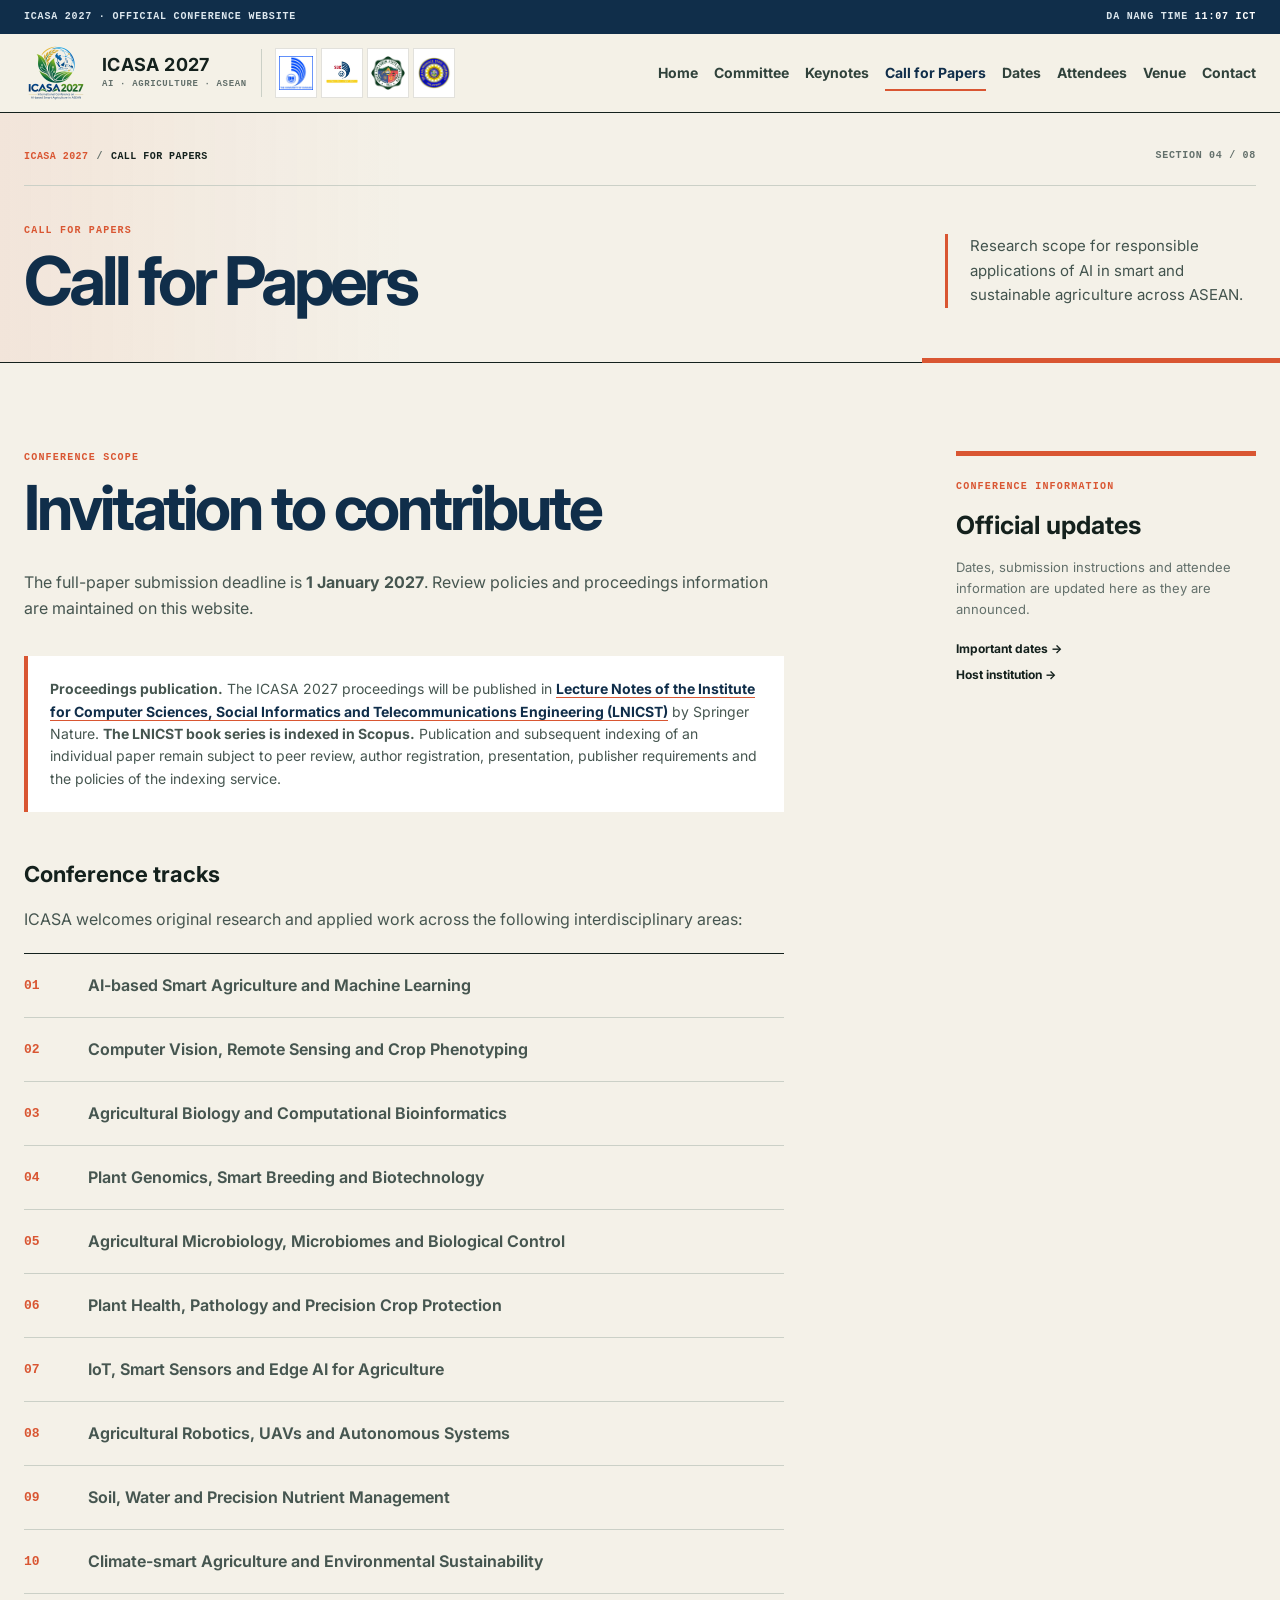
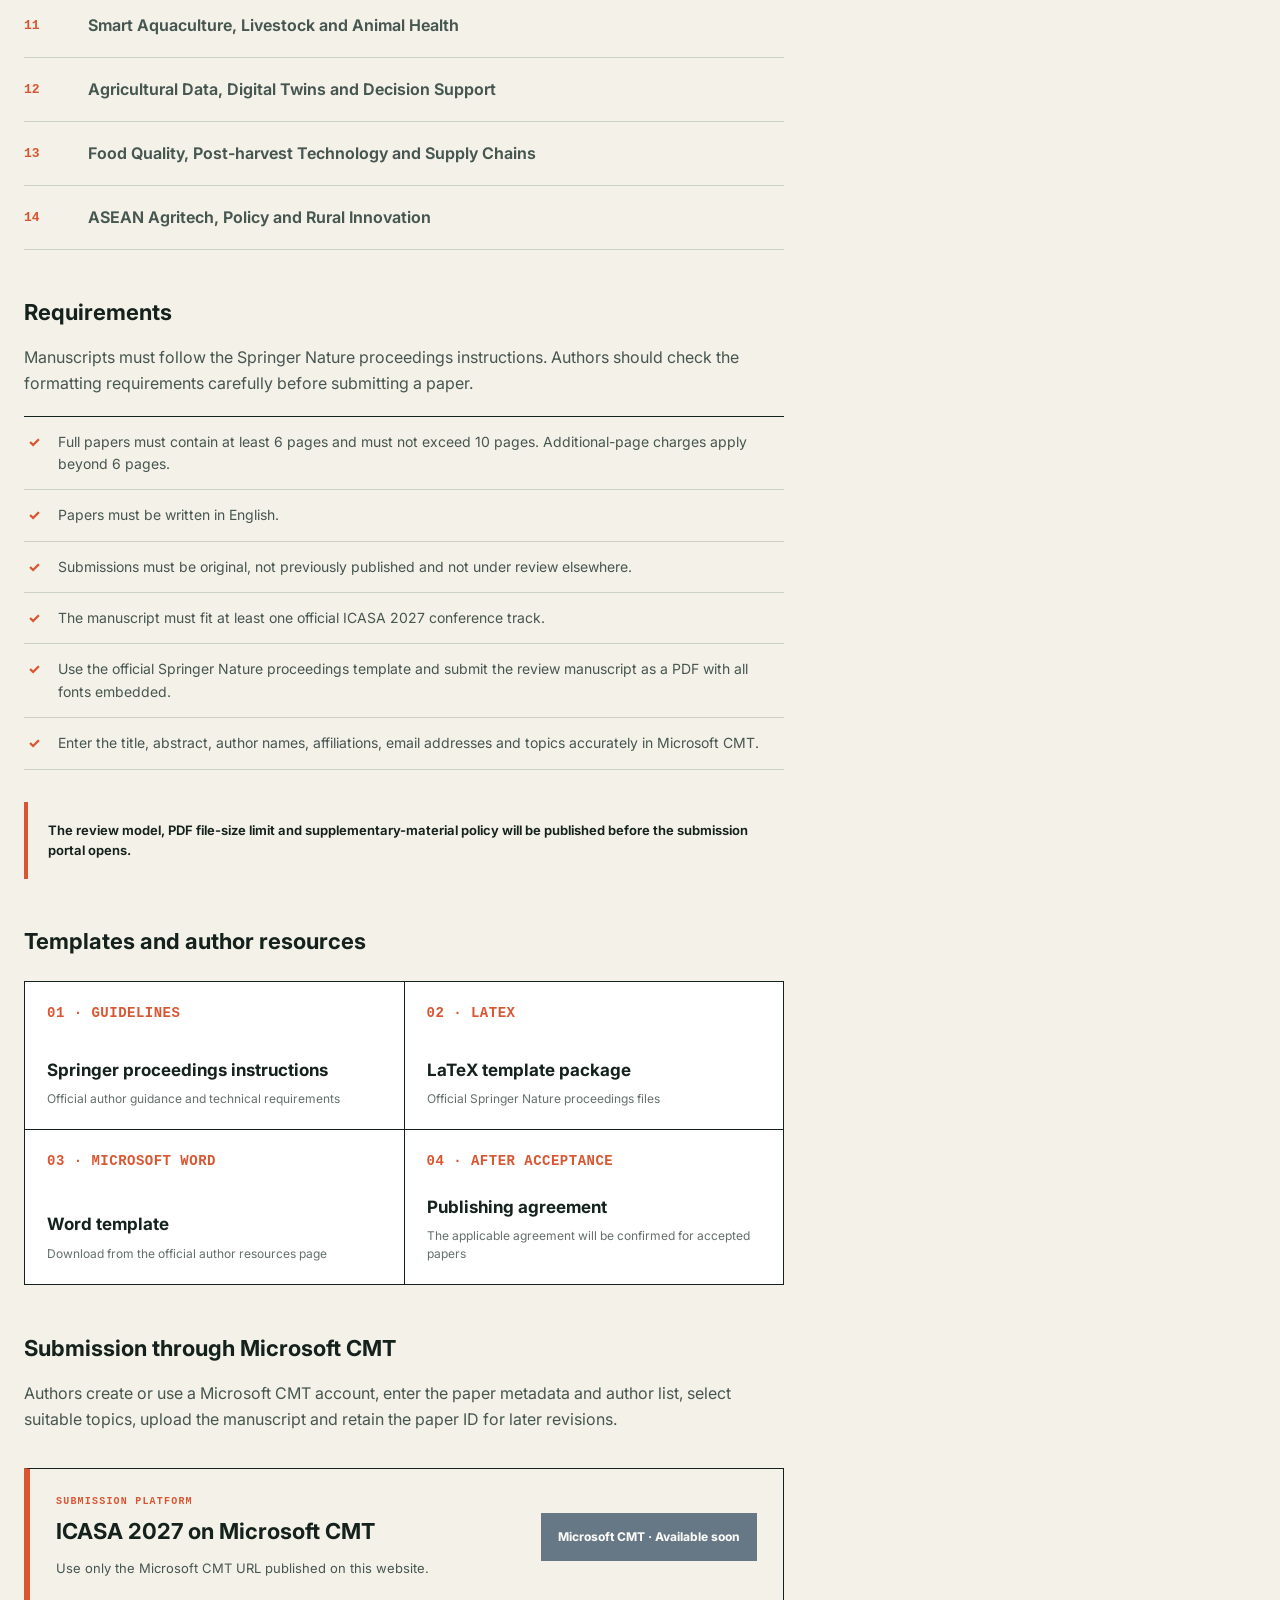
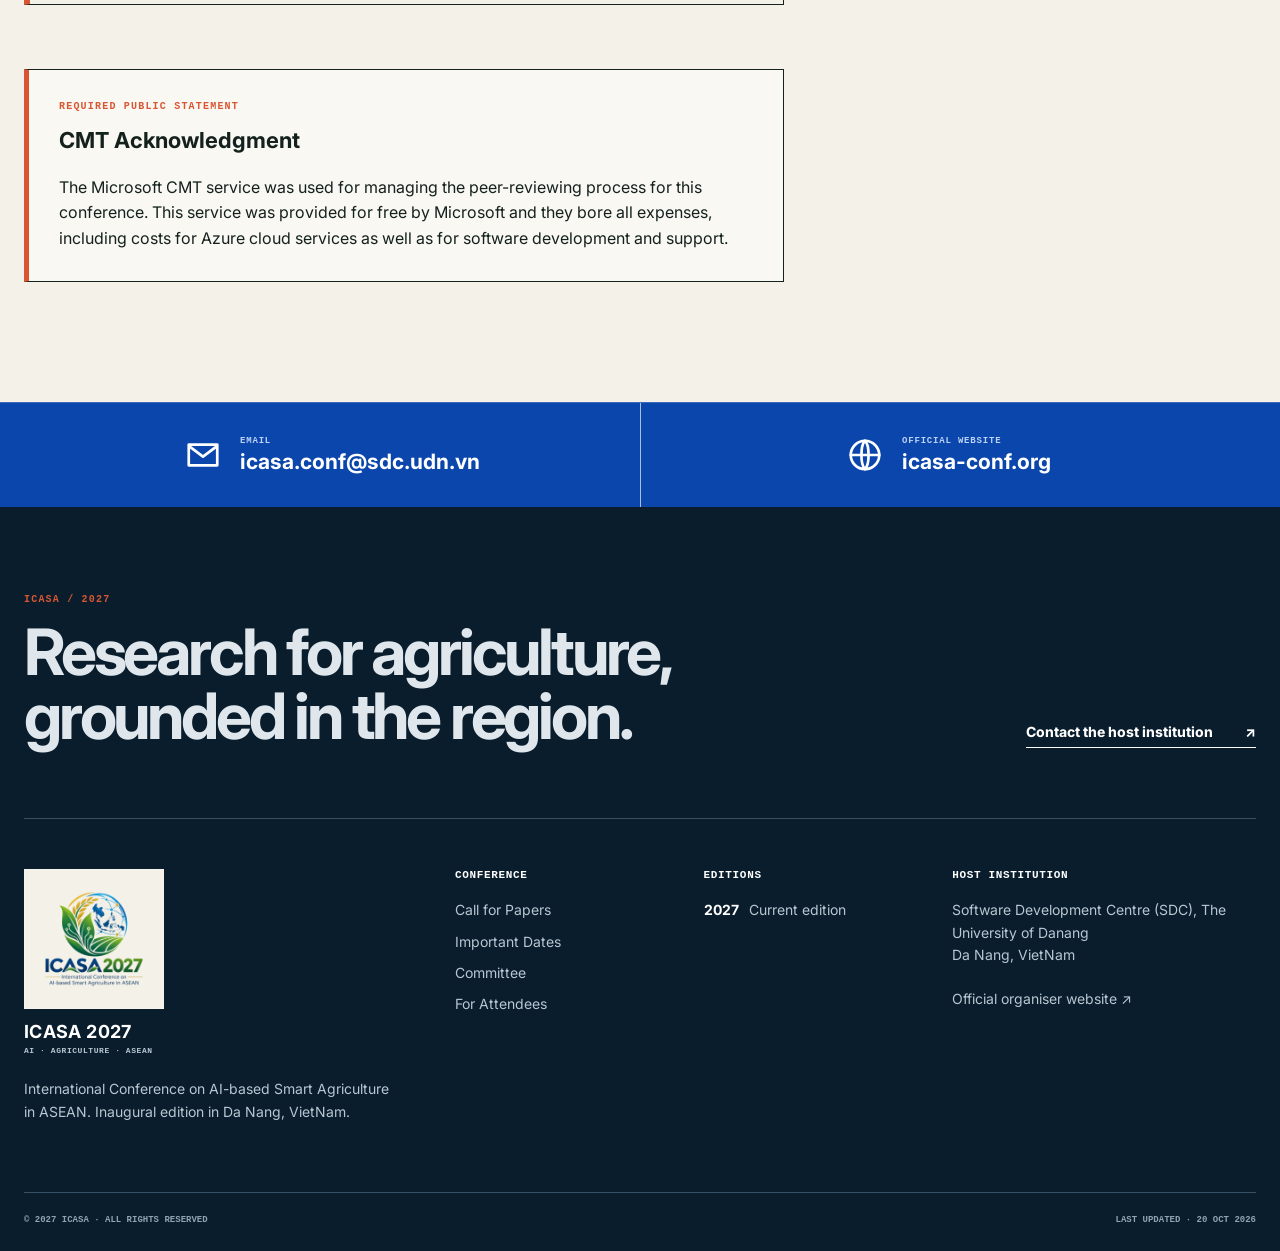
==== commit 7f12b9c0: "Refactor code structure for improved readability and maintainability" ====
--- a/call-for-papers.html
+++ b/call-for-papers.html
@@ -24,13 +24,13 @@
 <link rel="preconnect" href="https://fonts.gstatic.com" crossorigin>
 <link href="https://fonts.googleapis.com/css2?family=Inter:wght@400;500;600;700;800&amp;display=swap" rel="stylesheet">
 <script>document.documentElement.classList.add('js','is-loading');window.__ICASA_LOAD_START=performance.now();setTimeout(function(){document.documentElement.classList.remove('is-loading')},1000);</script>
-<link rel="stylesheet" href="assets/style.css?v=2027-26">
-<link rel="stylesheet" href="assets/enhancements.css?v=2027-26">
+<link rel="stylesheet" href="assets/style.css?v=2027-28">
+<link rel="stylesheet" href="assets/enhancements.css?v=2027-28">
 <style>
 .hero{background-image:linear-gradient(90deg,rgb(244 241 232 / .82) 0%,rgb(244 241 232 / .68) 42%,rgb(244 241 232 / .38) 100%),linear-gradient(0deg,rgb(244 241 232 / .66) 0%,transparent 48%),url("assets/danang-hero-2027.webp")}
 @media(max-width:580px){.hero{background-image:linear-gradient(90deg,rgb(244 241 232 / .92),rgb(244 241 232 / .67)),linear-gradient(0deg,rgb(244 241 232 / .82),transparent 48%),url("assets/danang-hero-2027.webp")}}
 </style>
-<script src="assets/site-data.js?v=2027-26" defer></script><script src="assets/main.js?v=2027-26" defer></script>
+<script src="assets/site-data.js?v=2027-28" defer></script><script src="assets/main.js?v=2027-28" defer></script>
 </head><body data-page="call-for-papers.html">
 <div class="site-loader" role="status" aria-label="Loading ICASA 2027"><div class="loader-emblem" aria-hidden="true"><span class="loader-orbit"></span><span class="loader-logo"><img src="assets/icasa-2027-logo.webp" alt="" width="512" height="512"></span></div><div class="loader-copy"><strong>ICASA 2027</strong><span>AI · Agriculture · ASEAN</span></div><span class="loader-progress" aria-hidden="true"><i></i></span></div>
 <a class="skip-link" href="#main-content">Skip to main content</a>
@@ -39,7 +39,7 @@
 <header class="site-header" data-header><div class="container nav-container"><a class="brand" href="index.html" aria-label="ICASA 2027 home">
       <span class="conference-logo" aria-hidden="true"><img src="assets/icasa-2027-logo.webp" alt="" width="512" height="512"></span>
       <span class="brand-copy"><strong>ICASA 2027</strong><small>AI · Agriculture · ASEAN</small></span>
-      <span class="brand-partners" aria-hidden="true"><img src="assets/udn-logo.webp" alt="" width="640" height="640"><img src="assets/sdc-logo.jpg" alt="" width="500" height="500"><img src="assets/eai-logo.png" alt="" width="1920" height="1080"><img src="assets/springer-logo.webp" alt="" width="2400" height="663"></span>
+      <span class="brand-partners" aria-hidden="true"><img src="assets/udn-logo.webp" alt="" width="640" height="640"><img src="assets/sdc-logo.jpg" alt="" width="500" height="500"><img src="assets/cropped-SLSU_Logo-1.png" alt="" width="300" height="300"><img src="assets/BiPSU.jpg" alt="" width="564" height="543"></span>
     </a>
 <button class="nav-toggle" aria-expanded="false" aria-label="Open navigation" aria-controls="primary-nav" data-menu-toggle><span class="hamburger" aria-hidden="true"><i></i><i></i><i></i></span></button>
 <nav class="site-nav" id="primary-nav" aria-label="Main navigation" data-site-nav><a href="index.html" class="" >Home</a><a href="committee.html" class="" >Committee</a><a href="keynote-speakers.html" class="" >Keynotes</a><a href="call-for-papers.html" class="active" aria-current="page">Call for Papers</a><a href="important-dates.html" class="" >Dates</a><a href="registration.html" class="" >Attendees</a><a href="venue.html" class="" >Venue</a><a href="contact.html" class="" >Contact</a></nav></div></header>
@@ -69,7 +69,7 @@
 <footer class="footer"><div class="container"><div class="footer-lead"><div><span class="section-label">ICASA / 2027</span><h2>Research for agriculture,<br>grounded in the region.</h2></div><a class="text-link light" href="contact.html">Contact the host institution <span>↗</span></a></div><div class="footer-grid"><div><a class="brand" href="index.html" aria-label="ICASA 2027 home">
       <span class="conference-logo" aria-hidden="true"><img src="assets/icasa-2027-logo.webp" alt="" width="512" height="512"></span>
       <span class="brand-copy"><strong>ICASA 2027</strong><small>AI · Agriculture · ASEAN</small></span>
-      <span class="brand-partners" aria-hidden="true"><img src="assets/udn-logo.webp" alt="" width="640" height="640"><img src="assets/sdc-logo.jpg" alt="" width="500" height="500"><img src="assets/eai-logo.png" alt="" width="1920" height="1080"><img src="assets/springer-logo.webp" alt="" width="2400" height="663"></span>
+      <span class="brand-partners" aria-hidden="true"><img src="assets/udn-logo.webp" alt="" width="640" height="640"><img src="assets/sdc-logo.jpg" alt="" width="500" height="500"><img src="assets/cropped-SLSU_Logo-1.png" alt="" width="300" height="300"><img src="assets/BiPSU.jpg" alt="" width="564" height="543"></span>
     </a><p>International Conference on AI-based Smart Agriculture in ASEAN. Inaugural edition in Da Nang, VietNam.</p></div><div><h3>Conference</h3><div class="footer-links"><a href="call-for-papers.html">Call for Papers</a><a href="important-dates.html">Important Dates</a><a href="committee.html">Committee</a><a href="registration.html">For Attendees</a></div></div><div><h3>Editions</h3><div class="footer-links edition-links"><span><strong>2027</strong> Current edition</span></div></div><div><h3>Host institution</h3><p>Software Development Centre (SDC), The University of Danang<br>Da Nang, VietNam</p><a href="https://sdc.udn.vn/" target="_blank" rel="noopener noreferrer">Official organiser website ↗</a></div></div><div class="copyright"><span>© 2027 ICASA · All rights reserved</span><span>Last updated · 20 Oct 2026</span></div></div></footer>
 <button class="to-top" type="button" aria-label="Back to top" data-to-top>↑</button>
 </body></html>
--- a/assets/style.css
+++ b/assets/style.css
@@ -36,11 +36,11 @@
 .nav-container{width:min(1280px,calc(100% - 56px));height:78px}.conference-logo{width:64px;height:64px;overflow:visible}.conference-logo img{width:100%;height:100%;max-width:100%;transform:none;object-fit:contain}.brand-copy strong{font-size:18px;line-height:1.05}.brand-copy small{margin-top:4px;font-size:9px;line-height:1.25}
 @media(max-width:1100px){.site-nav{top:78px}}
 @media(max-width:580px){.nav-container{width:min(100% - 34px,1280px);height:70px}.site-nav{top:70px}.conference-logo{width:50px;height:50px}.brand-copy strong{font-size:14px}.brand-copy small{display:none}}
-.container{width:min(1440px,calc(100% - 48px))}.nav-container{width:min(1440px,calc(100% - 48px))}.site-nav{gap:16px}.site-nav a{font-size:14px;font-weight:700}.brand-partners{display:flex;align-items:center;gap:6px;padding-left:14px;border-left:1px solid var(--line)}.brand-partners img{width:40px;height:48px;padding:3px;background:#fff;object-fit:contain;box-shadow:0 0 0 1px rgb(16 46 74 / .08)}.brand-partners img:nth-child(3){width:58px}.brand-partners img:nth-child(4){width:86px}.footer .brand-partners{display:none}
-@media(max-width:1240px) and (min-width:1101px){.site-nav{gap:13px}.site-nav a{font-size:13px}.brand-copy small{display:none}.brand-partners{gap:4px;padding-left:9px}.brand-partners img{width:34px;height:40px}.brand-partners img:nth-child(3){width:48px}.brand-partners img:nth-child(4){width:68px}}
+.container{width:min(1440px,calc(100% - 48px))}.nav-container{width:min(1440px,calc(100% - 48px))}.site-nav{gap:16px}.site-nav a{font-size:14px;font-weight:700}.brand-partners{display:flex;align-items:center;gap:6px;padding-left:14px;border-left:1px solid var(--line)}.brand-partners img{width:40px;height:48px;padding:3px;background:#fff;object-fit:contain;box-shadow:0 0 0 1px rgb(16 46 74 / .08)}.footer .brand-partners{display:none}
+@media(max-width:1240px) and (min-width:1101px){.site-nav{gap:13px}.site-nav a{font-size:13px}.brand-copy small{display:none}.brand-partners{gap:4px;padding-left:9px}.brand-partners img{width:34px;height:40px}}
 @media(max-width:760px){.brand-partners{display:none}}
 @media(max-width:580px){.container,.nav-container{width:min(100% - 34px,1440px)}}
-.identity-section{padding:104px 0;background:var(--paper);border-bottom:1px solid var(--ink)}.identity-heading{display:grid;grid-template-columns:1.25fr .75fr;gap:80px;align-items:end;margin-bottom:48px}.identity-heading h2{margin:10px 0 0;color:var(--navy);font-size:clamp(37px,5vw,67px);line-height:1.02;letter-spacing:-.055em}.identity-heading p{max-width:470px;margin:0;color:var(--muted);font-size:14px}.identity-grid{display:grid;grid-template-columns:repeat(4,minmax(0,1fr));border-top:1px solid var(--ink);border-left:1px solid var(--ink)}.identity-card{display:flex;min-width:0;min-height:370px;padding:22px;flex-direction:column;border-right:1px solid var(--ink);border-bottom:1px solid var(--ink);transition:background .2s,color .2s}.identity-card:hover{background:#fff}.identity-kicker{font:700 9px var(--mono);letter-spacing:.1em;text-transform:uppercase;color:var(--orange)}.identity-logo{display:grid;place-items:center;height:205px;margin:18px 0;background:#fff;overflow:hidden}.identity-logo img{display:block;width:min(88%,230px);height:150px;object-fit:contain}.identity-logo.udn img{width:158px;height:158px}.identity-logo.sdc img{width:min(96%,245px);height:168px}.identity-logo.eai img{width:min(90%,220px);height:135px}.identity-logo.springer img{width:min(92%,230px);height:100px}.identity-card strong{font-size:17px;line-height:1.25}.identity-card small{margin-top:6px;color:var(--muted);font:600 9px var(--mono);line-height:1.45;text-transform:uppercase}
+.identity-section{padding:104px 0;background:var(--paper);border-bottom:1px solid var(--ink)}.identity-heading{display:grid;grid-template-columns:1.25fr .75fr;gap:80px;align-items:end;margin-bottom:48px}.identity-heading h2{margin:10px 0 0;color:var(--navy);font-size:clamp(37px,5vw,67px);line-height:1.02;letter-spacing:-.055em}.identity-heading p{max-width:470px;margin:0;color:var(--muted);font-size:14px}.identity-grid{display:grid;grid-template-columns:repeat(4,minmax(0,1fr));border-top:1px solid var(--ink);border-left:1px solid var(--ink)}.identity-card{display:flex;min-width:0;min-height:370px;padding:22px;flex-direction:column;border-right:1px solid var(--ink);border-bottom:1px solid var(--ink);transition:background .2s,color .2s}.identity-card:hover{background:#fff}.identity-kicker{font:700 9px var(--mono);letter-spacing:.1em;text-transform:uppercase;color:var(--orange)}.identity-logo{display:grid;place-items:center;height:205px;margin:18px 0;background:#fff;overflow:hidden}.identity-logo img{display:block;width:min(88%,230px);height:150px;object-fit:contain}.identity-logo.udn img,.identity-logo.slsu img,.identity-logo.bipsu img{width:158px;height:158px}.identity-logo.sdc img{width:min(96%,245px);height:168px}.identity-card strong{font-size:17px;line-height:1.25}.identity-card small{margin-top:6px;color:var(--muted);font:600 9px var(--mono);line-height:1.45;text-transform:uppercase}
 @media(max-width:860px){.identity-heading{grid-template-columns:1fr;gap:24px}.identity-grid{grid-template-columns:1fr 1fr}}
 @media(max-width:580px){.identity-section{padding:72px 0}.identity-heading h2{font-size:39px}.identity-grid{grid-template-columns:1fr}.identity-card{min-height:340px}.identity-logo{height:190px}}
 .attendees-section{padding:0 0 110px}.attendee-tabs{position:sticky;top:88px;z-index:12;display:grid;grid-template-columns:repeat(6,minmax(0,1fr));border:1px solid var(--ink);background:var(--paper)}.attendee-tabs button{min-width:0;min-height:62px;padding:12px 9px;border:0;border-right:1px solid var(--ink);background:transparent;color:var(--ink);cursor:pointer;font:700 10px var(--mono);letter-spacing:.04em;text-transform:uppercase;overflow-wrap:anywhere}.attendee-tabs button:last-child{border-right:0}.attendee-tabs button:hover,.attendee-tabs button.active{background:var(--navy);color:#fff}.attendee-panels{border-inline:1px solid var(--ink)}.attendee-panel{display:grid;grid-template-columns:130px minmax(0,1fr);gap:58px;min-height:590px;padding:72px 6.5% 84px;border-bottom:1px solid var(--ink);background:#fff}.attendee-panel>div{min-width:0}.attendee-panel[hidden]{display:none}.panel-index{color:transparent;-webkit-text-stroke:1px var(--line);font:800 72px/.9 var(--mono)}.attendee-panel h2{margin:10px 0 24px;color:var(--navy);font-size:clamp(38px,5vw,66px);line-height:1;letter-spacing:-.055em;overflow-wrap:anywhere}.attendee-panel>div:last-child>p{max-width:760px;color:var(--muted);font-size:16px}.attendee-grid{display:grid;grid-template-columns:1fr 1fr;margin:38px 0;border-top:1px solid var(--ink);border-left:1px solid var(--ink)}.attendee-grid>div{min-width:0;min-height:112px;padding:22px;border-right:1px solid var(--ink);border-bottom:1px solid var(--ink)}.attendee-grid strong,.attendee-grid span{display:block}.attendee-grid strong{font-size:16px}.attendee-grid span{margin-top:9px;color:var(--muted);font:600 10px var(--mono);text-transform:uppercase}.notice-line{margin-top:32px;padding:18px 20px;border-left:4px solid var(--orange);background:var(--paper);font-size:13px;font-weight:650}.attendee-steps{list-style:none;margin:36px 0;padding:0;border-top:1px solid var(--ink)}.attendee-steps li{display:grid;grid-template-columns:55px minmax(0,1fr);gap:20px;padding:20px 0;border-bottom:1px solid var(--line)}.attendee-steps li>span{color:var(--orange);font:700 11px var(--mono)}.attendee-steps strong{font-size:17px}.attendee-steps p{margin:4px 0 0;color:var(--muted);font-size:13px}.fact-pair{display:grid;grid-template-columns:1fr 1fr;margin:38px 0}.fact-pair div{min-width:0;padding:24px 0;border-block:1px solid var(--ink)}.fact-pair div+div{padding-left:30px;border-left:1px solid var(--ink)}.fact-pair span,.fact-pair strong{display:block}.fact-pair span{color:var(--orange);font:700 9px var(--mono);text-transform:uppercase}.fact-pair strong{margin-top:10px;font-size:20px}.programme-placeholder{display:flex;min-width:0;align-items:end;justify-content:space-between;gap:30px;margin-top:45px;padding:40px;background:var(--navy);color:#fff}.programme-placeholder span{font:750 clamp(42px,7vw,84px)/.85 var(--mono);letter-spacing:-.07em}.programme-placeholder p{margin:0;color:#cbd9e3;font:700 10px var(--mono);text-transform:uppercase}.sponsors-section{padding:74px 0;background:#fff;border-bottom:1px solid var(--ink)}.sponsors-section[hidden]{display:none}.sponsors-heading{display:flex;align-items:end;justify-content:space-between;gap:50px;margin-bottom:32px}.sponsors-heading h2{margin:8px 0 0;color:var(--navy);font-size:42px;letter-spacing:-.045em}.sponsors-heading p{max-width:440px;margin:0;color:var(--muted);font-size:13px}.sponsor-rail{display:grid;grid-template-columns:repeat(4,minmax(0,1fr));border-top:1px solid var(--ink);border-left:1px solid var(--ink)}.sponsor-card{display:flex;min-width:0;min-height:205px;padding:20px;flex-direction:column;border-right:1px solid var(--ink);border-bottom:1px solid var(--ink)}.sponsor-card>span{color:var(--orange);font:700 9px var(--mono);text-transform:uppercase}.sponsor-card img{width:min(85%,210px);height:105px;margin:auto;object-fit:contain}.sponsor-card strong{font-size:15px}
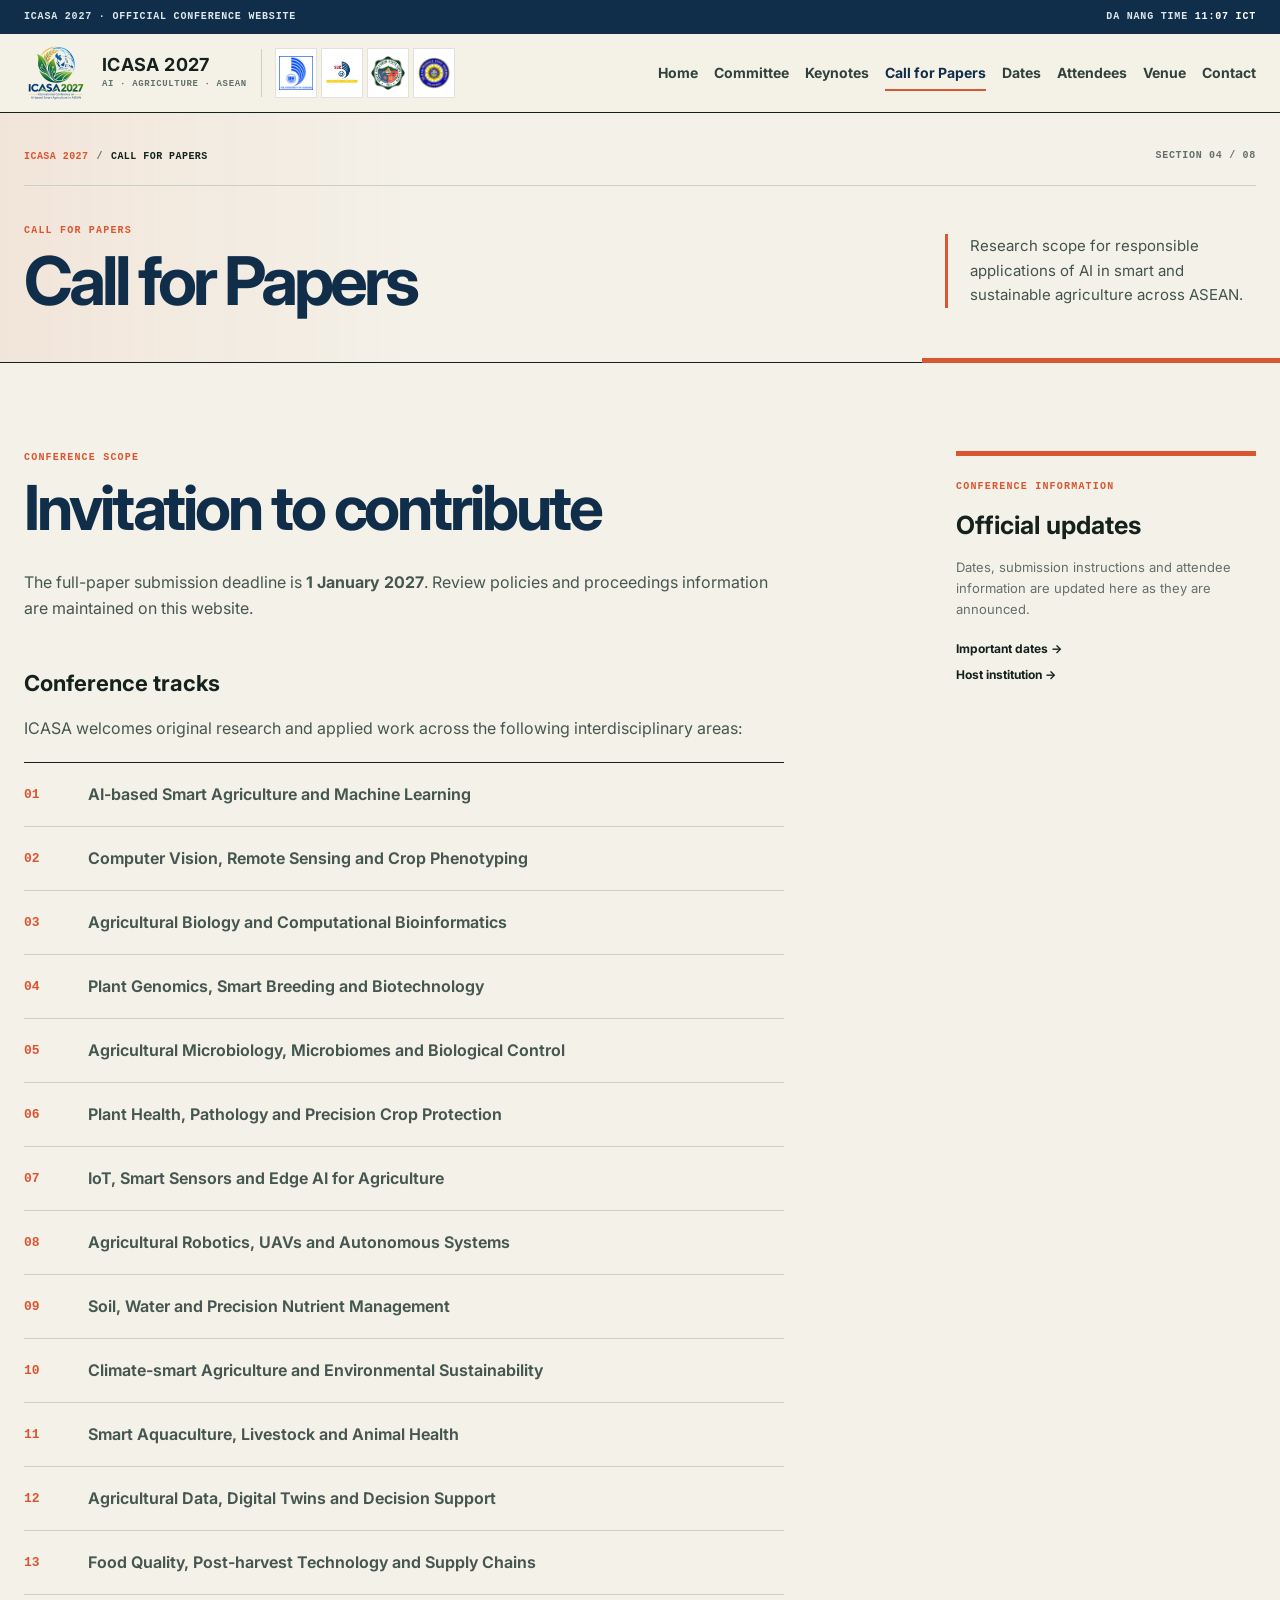
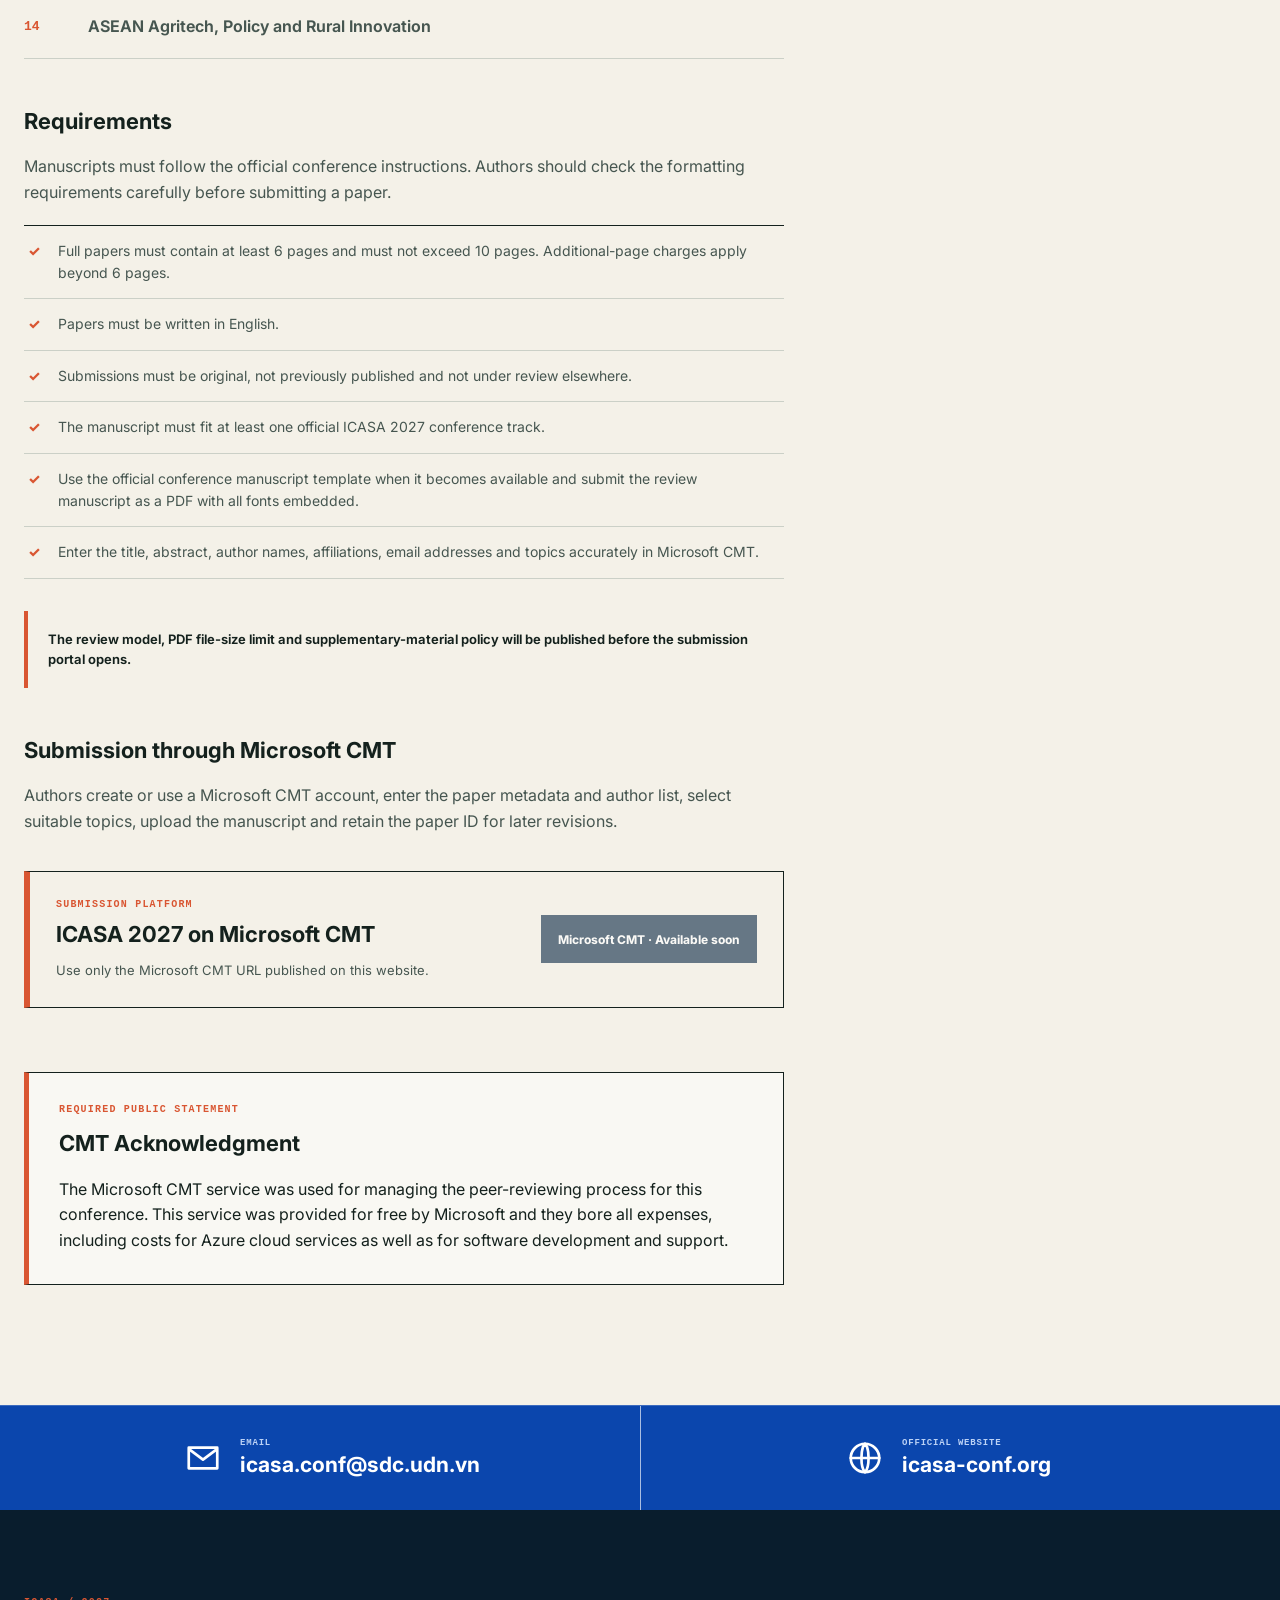
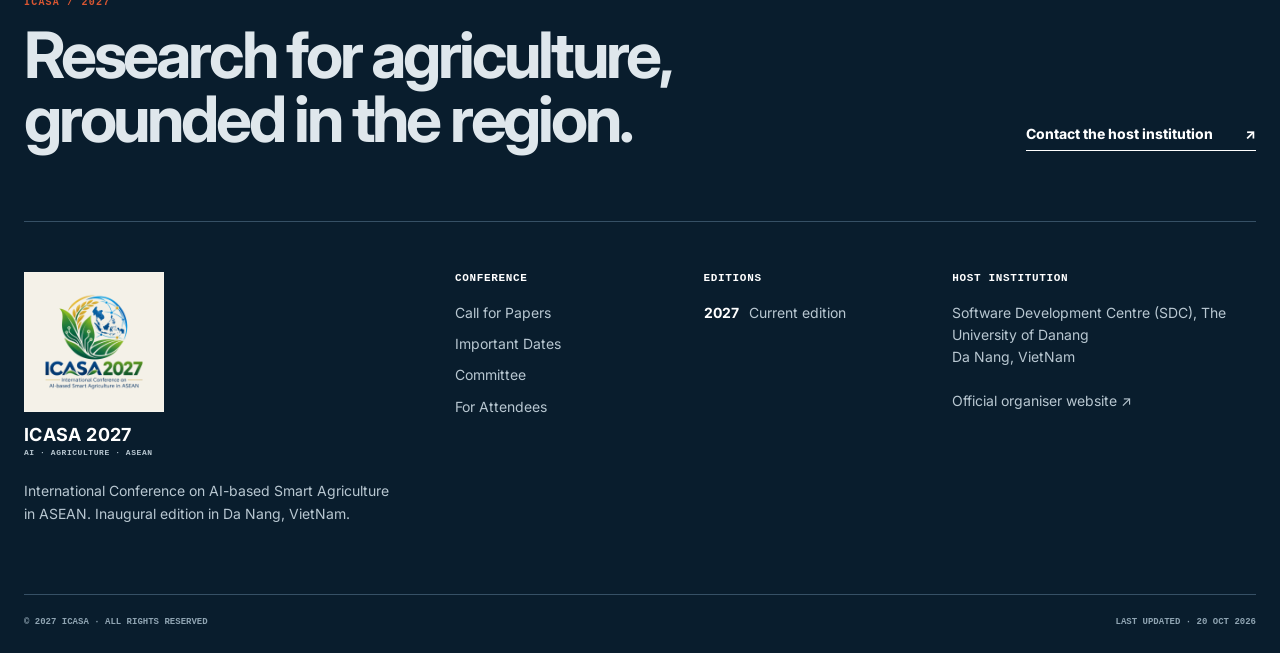
==== commit 99675dc1: "Update conference materials and publication details for ICASA 2027" ====
--- a/call-for-papers.html
+++ b/call-for-papers.html
@@ -46,22 +46,17 @@
 <main id="main-content"><section class="page-head"><div class="container">
       <div class="page-head-meta"><nav class="breadcrumb" aria-label="Breadcrumb"><a href="index.html">ICASA 2027</a><span aria-hidden="true">/</span><span aria-current="page">Call for Papers</span></nav><span class="page-index" aria-label="Page 4 of 8">Section 04 / 08</span></div>
       <div class="page-title-grid"><div><span class="section-label">Call for Papers</span><h1>Call for Papers</h1></div><p class="intro">Research scope for responsible applications of AI in smart and sustainable agriculture across ASEAN.</p></div>
-    </div></section><section class="content"><div class="container inner-grid"><div class="prose" data-reveal><span class="section-label">Conference scope</span><h2>Invitation to contribute</h2><p>The full-paper submission deadline is <strong>1 January 2027</strong>. Review policies and proceedings information are maintained on this website.</p><div class="callout"><p><strong>Proceedings publication.</strong> The ICASA 2027 proceedings will be published in <a href="https://link.springer.com/series/8197" target="_blank" rel="noopener noreferrer">Lecture Notes of the Institute for Computer Sciences, Social Informatics and Telecommunications Engineering (LNICST)</a> by Springer Nature. <strong>The LNICST book series is indexed in Scopus.</strong> Publication and subsequent indexing of an individual paper remain subject to peer review, author registration, presentation, publisher requirements and the policies of the indexing service.</p></div><h3>Conference tracks</h3><p>ICASA welcomes original research and applied work across the following interdisciplinary areas:</p><ol class="numbered-topics"><li>AI-based Smart Agriculture and Machine Learning</li><li>Computer Vision, Remote Sensing and Crop Phenotyping</li><li>Agricultural Biology and Computational Bioinformatics</li><li>Plant Genomics, Smart Breeding and Biotechnology</li><li>Agricultural Microbiology, Microbiomes and Biological Control</li><li>Plant Health, Pathology and Precision Crop Protection</li><li>IoT, Smart Sensors and Edge AI for Agriculture</li><li>Agricultural Robotics, UAVs and Autonomous Systems</li><li>Soil, Water and Precision Nutrient Management</li><li>Climate-smart Agriculture and Environmental Sustainability</li><li>Smart Aquaculture, Livestock and Animal Health</li><li>Agricultural Data, Digital Twins and Decision Support</li><li>Food Quality, Post-harvest Technology and Supply Chains</li><li>ASEAN Agritech, Policy and Rural Innovation</li></ol><h3 id="submission-guidelines">Requirements</h3>
-      <p>Manuscripts must follow the Springer Nature proceedings instructions. Authors should check the formatting requirements carefully before submitting a paper.</p>
+    </div></section><section class="content"><div class="container inner-grid"><div class="prose" data-reveal><span class="section-label">Conference scope</span><h2>Invitation to contribute</h2><p>The full-paper submission deadline is <strong>1 January 2027</strong>. Review policies and proceedings information are maintained on this website.</p><h3>Conference tracks</h3><p>ICASA welcomes original research and applied work across the following interdisciplinary areas:</p><ol class="numbered-topics"><li>AI-based Smart Agriculture and Machine Learning</li><li>Computer Vision, Remote Sensing and Crop Phenotyping</li><li>Agricultural Biology and Computational Bioinformatics</li><li>Plant Genomics, Smart Breeding and Biotechnology</li><li>Agricultural Microbiology, Microbiomes and Biological Control</li><li>Plant Health, Pathology and Precision Crop Protection</li><li>IoT, Smart Sensors and Edge AI for Agriculture</li><li>Agricultural Robotics, UAVs and Autonomous Systems</li><li>Soil, Water and Precision Nutrient Management</li><li>Climate-smart Agriculture and Environmental Sustainability</li><li>Smart Aquaculture, Livestock and Animal Health</li><li>Agricultural Data, Digital Twins and Decision Support</li><li>Food Quality, Post-harvest Technology and Supply Chains</li><li>ASEAN Agritech, Policy and Rural Innovation</li></ol><h3 id="submission-guidelines">Requirements</h3>
+      <p>Manuscripts must follow the official conference instructions. Authors should check the formatting requirements carefully before submitting a paper.</p>
       <ul class="guideline-list">
         <li>Full papers must contain at least 6 pages and must not exceed 10 pages. Additional-page charges apply beyond 6 pages.</li>
         <li>Papers must be written in English.</li>
         <li>Submissions must be original, not previously published and not under review elsewhere.</li>
         <li>The manuscript must fit at least one official ICASA 2027 conference track.</li>
-        <li>Use the official Springer Nature proceedings template and submit the review manuscript as a PDF with all fonts embedded.</li>
+        <li>Use the official conference manuscript template when it becomes available and submit the review manuscript as a PDF with all fonts embedded.</li>
         <li>Enter the title, abstract, author names, affiliations, email addresses and topics accurately in Microsoft CMT.</li>
       </ul>
-      <div class="notice-line">The review model, PDF file-size limit and supplementary-material policy will be published before the submission portal opens.</div><h3>Templates and author resources</h3><div class="submission-resources" aria-label="Springer Nature author resources">
-      <a href="https://www.springernature.com/gp/authors/publish-a-book/step-by-step-conference-proceedings" target="_blank" rel="noopener noreferrer"><span>01 · Guidelines</span><strong>Springer proceedings instructions</strong><small>Official author guidance and technical requirements</small></a>
-      <a href="https://resource-cms.springernature.com/springer-cms/rest/v1/content/19238648/data/v8" target="_blank" rel="noopener noreferrer"><span>02 · LaTeX</span><strong>LaTeX template package</strong><small>Official Springer Nature proceedings files</small></a>
-      <a href="https://www.springernature.com/gp/authors/publish-a-book/step-by-step-conference-proceedings" target="_blank" rel="noopener noreferrer"><span>03 · Microsoft Word</span><strong>Word template</strong><small>Download from the official author resources page</small></a>
-      <a href="https://www.springernature.com/gp/authors/publish-a-book/step-by-step-conference-proceedings" target="_blank" rel="noopener noreferrer"><span>04 · After acceptance</span><strong>Publishing agreement</strong><small>The applicable agreement will be confirmed for accepted papers</small></a>
-    </div><h3>Submission through Microsoft CMT</h3><p>Authors create or use a Microsoft CMT account, enter the paper metadata and author list, select suitable topics, upload the manuscript and retain the paper ID for later revisions.</p><div class="submission-card"><div><span class="section-label">Submission platform</span><h3>ICASA 2027 on Microsoft CMT</h3><p>Use only the Microsoft CMT URL published on this website.</p></div><span class="btn primary disabled" aria-disabled="true">Microsoft CMT · Available soon</span></div><section class="cmt-acknowledgment" aria-labelledby="cmt-acknowledgment-heading"><span class="section-label">Required public statement</span><h3 id="cmt-acknowledgment-heading">CMT Acknowledgment</h3><p>The Microsoft CMT service was used for managing the peer-reviewing process for this conference. This service was provided for free by Microsoft and they bore all expenses, including costs for Azure cloud services as well as for software development and support.</p></section></div><aside class="aside-card" data-reveal><span class="section-label">Conference information</span><h3>Official updates</h3><p>Dates, submission instructions and attendee information are updated here as they are announced.</p><div class="aside-links"><a href="important-dates.html">Important dates →</a><a href="contact.html">Host institution →</a></div></aside></div></section></main>
+      <div class="notice-line">The review model, PDF file-size limit and supplementary-material policy will be published before the submission portal opens.</div><h3>Submission through Microsoft CMT</h3><p>Authors create or use a Microsoft CMT account, enter the paper metadata and author list, select suitable topics, upload the manuscript and retain the paper ID for later revisions.</p><div class="submission-card"><div><span class="section-label">Submission platform</span><h3>ICASA 2027 on Microsoft CMT</h3><p>Use only the Microsoft CMT URL published on this website.</p></div><span class="btn primary disabled" aria-disabled="true">Microsoft CMT · Available soon</span></div><section class="cmt-acknowledgment" aria-labelledby="cmt-acknowledgment-heading"><span class="section-label">Required public statement</span><h3 id="cmt-acknowledgment-heading">CMT Acknowledgment</h3><p>The Microsoft CMT service was used for managing the peer-reviewing process for this conference. This service was provided for free by Microsoft and they bore all expenses, including costs for Azure cloud services as well as for software development and support.</p></section></div><aside class="aside-card" data-reveal><span class="section-label">Conference information</span><h3>Official updates</h3><p>Dates, submission instructions and attendee information are updated here as they are announced.</p><div class="aside-links"><a href="important-dates.html">Important dates →</a><a href="contact.html">Host institution →</a></div></aside></div></section></main>
 <section class="contact-strip" aria-label="Official conference contact channels"><div class="container contact-strip-grid">
       <a href="mailto:icasa.conf@sdc.udn.vn"><svg viewBox="0 0 24 24" aria-hidden="true"><path d="M3 5.5h18v13H3zM4 7l8 6 8-6"/></svg><span><small>Email</small><strong>icasa.conf@sdc.udn.vn</strong></span></a>
       <a href="https://icasa-conf.org" target="_blank" rel="noopener noreferrer"><svg viewBox="0 0 24 24" aria-hidden="true"><circle cx="12" cy="12" r="9"/><path d="M3 12h18M12 3c3 3 3 15 0 18M12 3c-3 3-3 15 0 18"/></svg><span><small>Official website</small><strong>icasa-conf.org</strong></span></a>
--- a/assets/style.css
+++ b/assets/style.css
@@ -3,6 +3,7 @@
   --paper:#f4f1e8;--white:#fff;--muted:#63706b;--line:#cbd0c7;
   --sans:"Inter","Segoe UI Variable","Segoe UI",Arial,sans-serif;--mono:"Cascadia Mono","SFMono-Regular",Consolas,monospace;
 }
+@media(min-width:861px){.attendee-tabs.attendee-tabs--five{grid-template-columns:repeat(5,minmax(0,1fr))}}
 *{box-sizing:border-box}html{scroll-behavior:smooth}body{margin:0;background:var(--paper);color:var(--ink);font-family:var(--sans);font-size:16px;line-height:1.6}body.menu-open{overflow:hidden}
 a{color:inherit;text-decoration:none}button{font:inherit}img{max-width:100%;display:block}p{margin:0 0 1.2rem}.container{width:min(1180px,calc(100% - 56px));margin-inline:auto}
 .skip-link{position:fixed;left:16px;top:-80px;z-index:100;background:var(--white);color:var(--navy);border:2px solid var(--navy);padding:10px 15px}.skip-link:focus{top:16px}
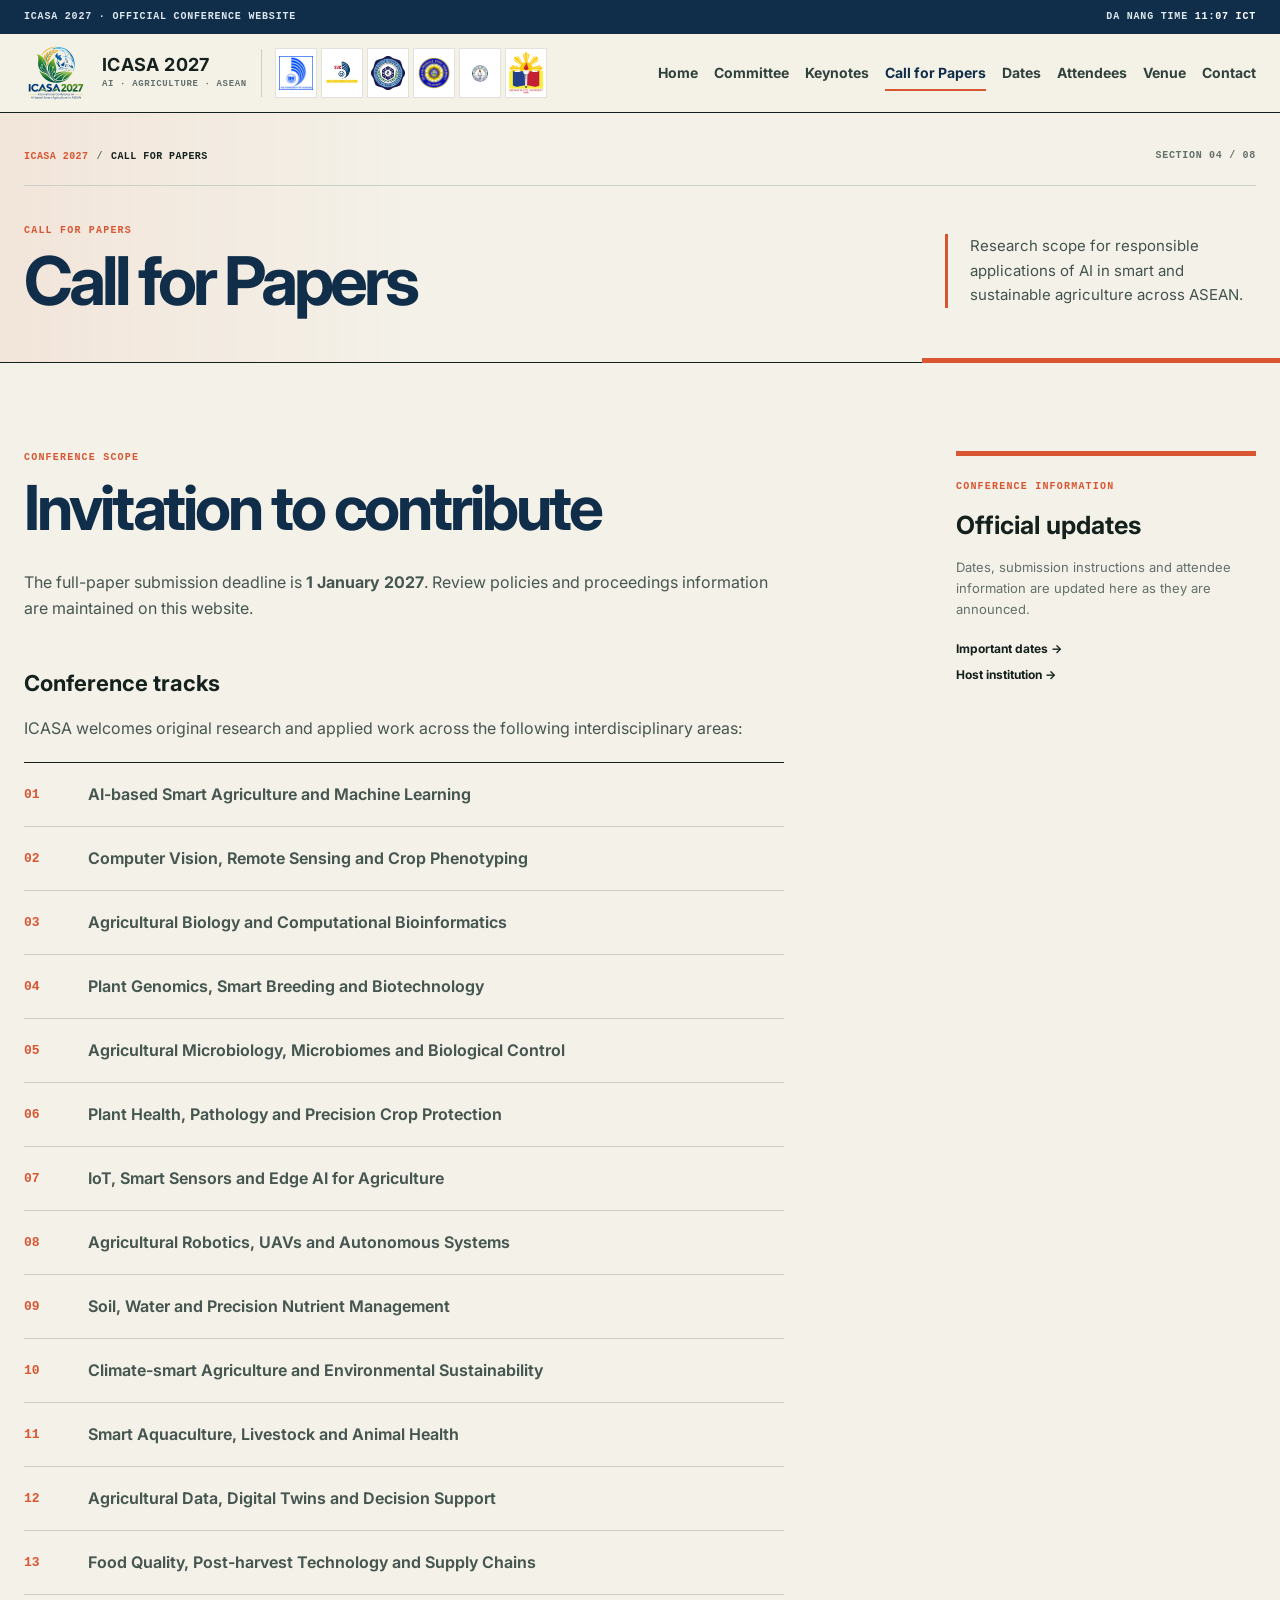
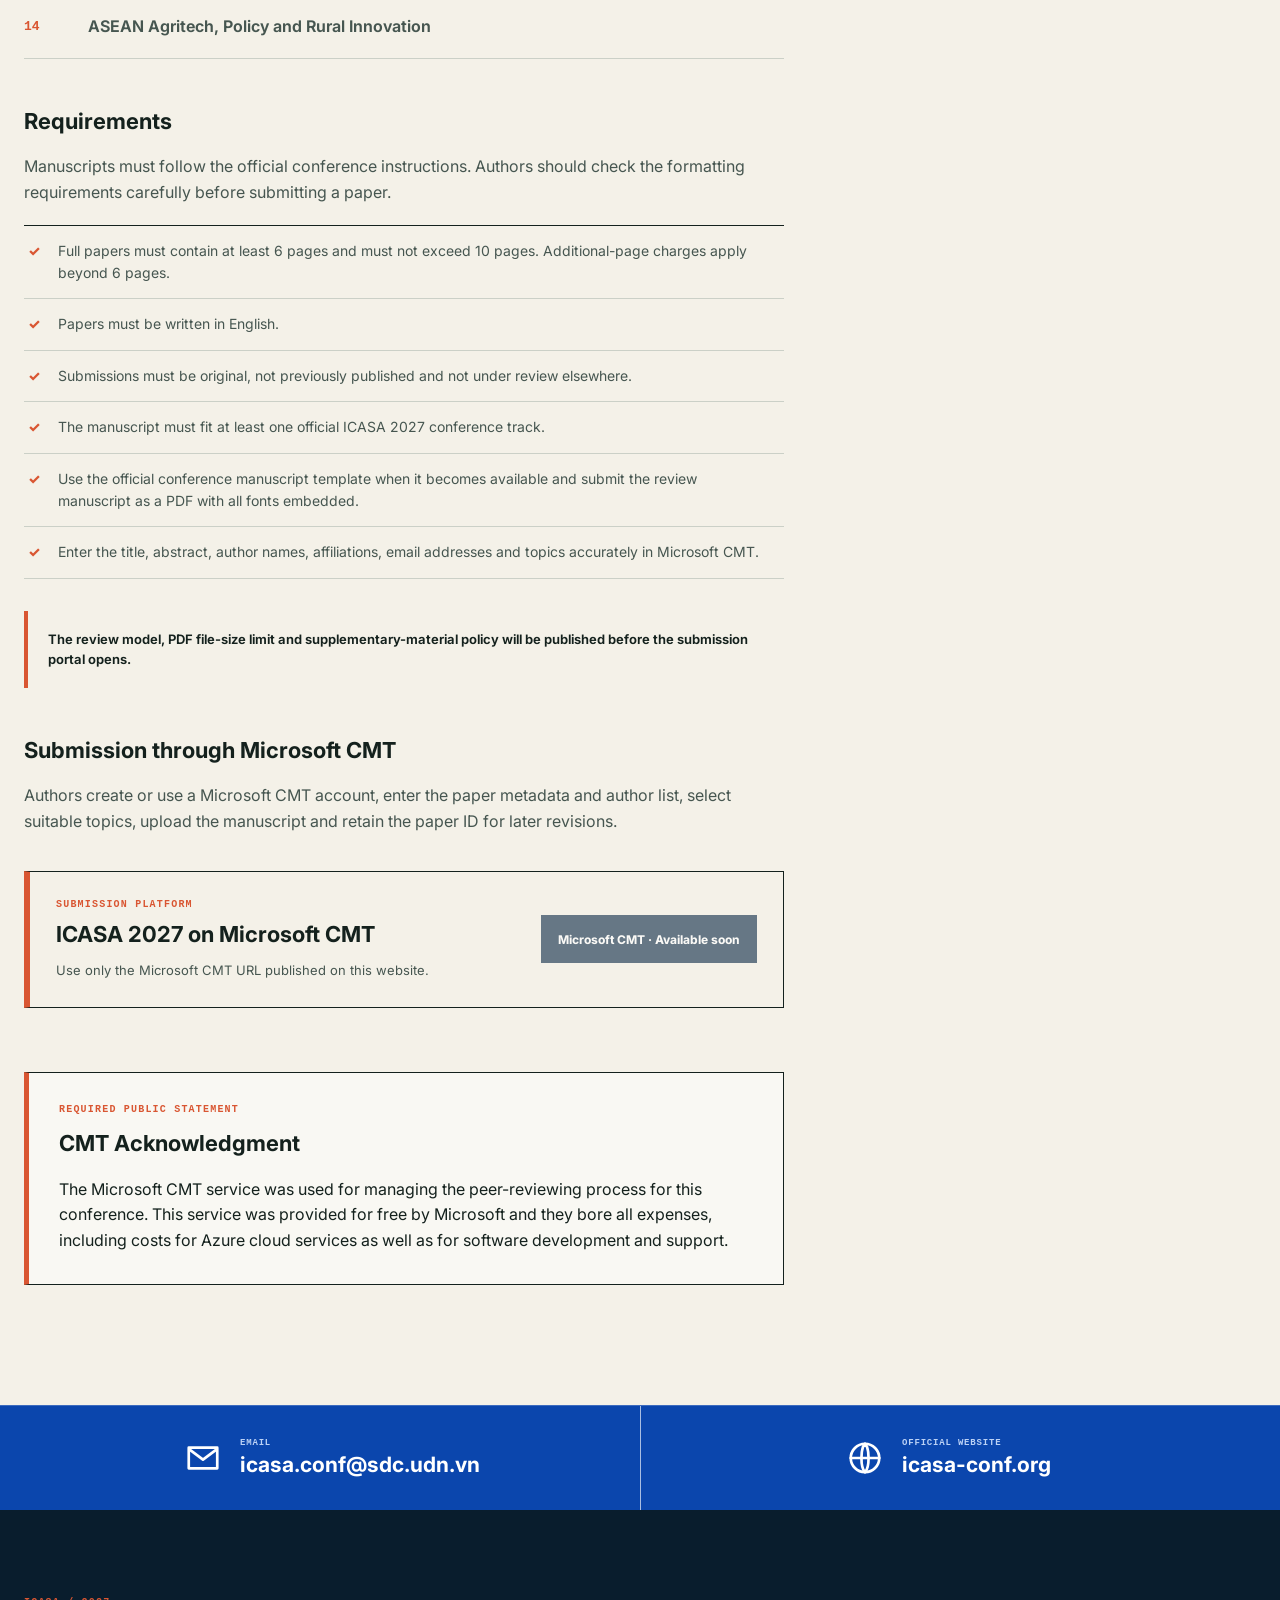
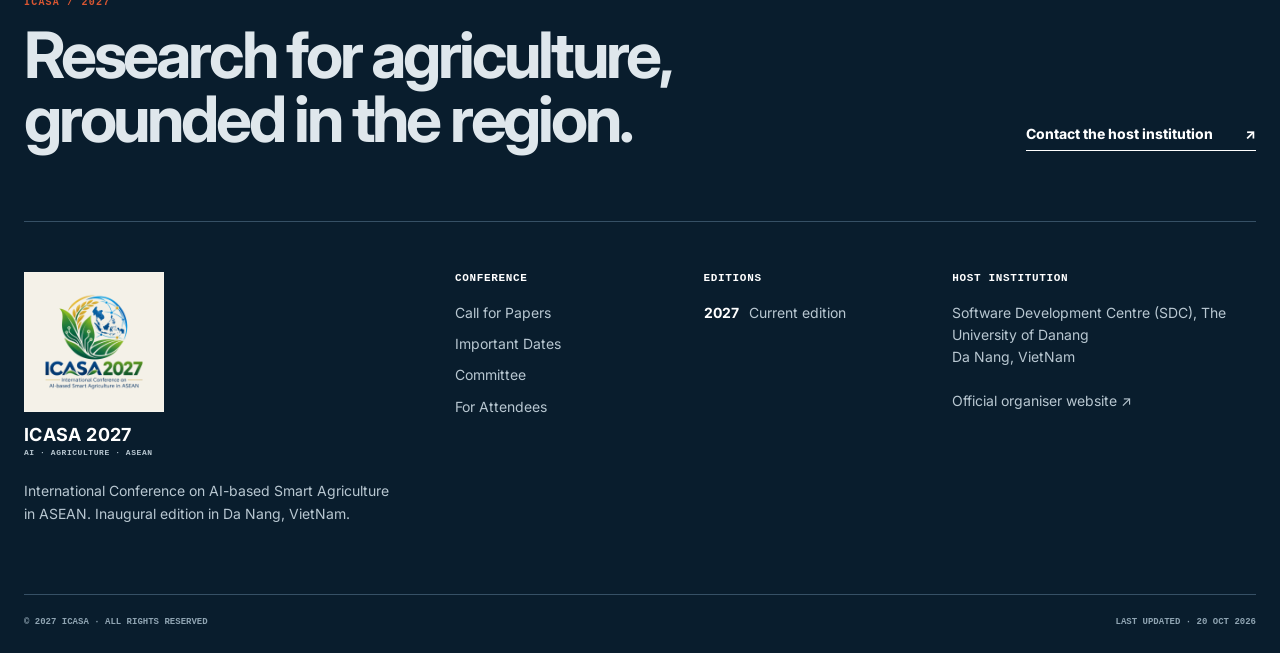
==== commit bf5ba105: "Refactor code structure for improved readability and maintainability" ====
--- a/call-for-papers.html
+++ b/call-for-papers.html
@@ -24,13 +24,13 @@
 <link rel="preconnect" href="https://fonts.gstatic.com" crossorigin>
 <link href="https://fonts.googleapis.com/css2?family=Inter:wght@400;500;600;700;800&amp;display=swap" rel="stylesheet">
 <script>document.documentElement.classList.add('js','is-loading');window.__ICASA_LOAD_START=performance.now();setTimeout(function(){document.documentElement.classList.remove('is-loading')},1000);</script>
-<link rel="stylesheet" href="assets/style.css?v=2027-28">
-<link rel="stylesheet" href="assets/enhancements.css?v=2027-28">
+<link rel="stylesheet" href="assets/style.css?v=2027-29">
+<link rel="stylesheet" href="assets/enhancements.css?v=2027-29">
 <style>
 .hero{background-image:linear-gradient(90deg,rgb(244 241 232 / .82) 0%,rgb(244 241 232 / .68) 42%,rgb(244 241 232 / .38) 100%),linear-gradient(0deg,rgb(244 241 232 / .66) 0%,transparent 48%),url("assets/danang-hero-2027.webp")}
 @media(max-width:580px){.hero{background-image:linear-gradient(90deg,rgb(244 241 232 / .92),rgb(244 241 232 / .67)),linear-gradient(0deg,rgb(244 241 232 / .82),transparent 48%),url("assets/danang-hero-2027.webp")}}
 </style>
-<script src="assets/site-data.js?v=2027-28" defer></script><script src="assets/main.js?v=2027-28" defer></script>
+<script src="assets/site-data.js?v=2027-29" defer></script><script src="assets/main.js?v=2027-29" defer></script>
 </head><body data-page="call-for-papers.html">
 <div class="site-loader" role="status" aria-label="Loading ICASA 2027"><div class="loader-emblem" aria-hidden="true"><span class="loader-orbit"></span><span class="loader-logo"><img src="assets/icasa-2027-logo.webp" alt="" width="512" height="512"></span></div><div class="loader-copy"><strong>ICASA 2027</strong><span>AI · Agriculture · ASEAN</span></div><span class="loader-progress" aria-hidden="true"><i></i></span></div>
 <a class="skip-link" href="#main-content">Skip to main content</a>
@@ -39,7 +39,7 @@
 <header class="site-header" data-header><div class="container nav-container"><a class="brand" href="index.html" aria-label="ICASA 2027 home">
       <span class="conference-logo" aria-hidden="true"><img src="assets/icasa-2027-logo.webp" alt="" width="512" height="512"></span>
       <span class="brand-copy"><strong>ICASA 2027</strong><small>AI · Agriculture · ASEAN</small></span>
-      <span class="brand-partners" aria-hidden="true"><img src="assets/udn-logo.webp" alt="" width="640" height="640"><img src="assets/sdc-logo.jpg" alt="" width="500" height="500"><img src="assets/cropped-SLSU_Logo-1.png" alt="" width="300" height="300"><img src="assets/BiPSU.jpg" alt="" width="564" height="543"></span>
+      <span class="brand-partners" aria-hidden="true"><img src="assets/udn-logo.webp" alt="" width="640" height="640"><img src="assets/sdc-logo.jpg" alt="" width="500" height="500"><img src="assets/Southern_Leyte_State_University.png" alt="" width="3349" height="3352"><img src="assets/BiPSU.jpg" alt="" width="564" height="543"><img src="assets/logo Western Leyte College of Ormoc.png" alt="" width="600" height="300"><img src="assets/urdaneta city university.png" alt="" width="400" height="500"></span>
     </a>
 <button class="nav-toggle" aria-expanded="false" aria-label="Open navigation" aria-controls="primary-nav" data-menu-toggle><span class="hamburger" aria-hidden="true"><i></i><i></i><i></i></span></button>
 <nav class="site-nav" id="primary-nav" aria-label="Main navigation" data-site-nav><a href="index.html" class="" >Home</a><a href="committee.html" class="" >Committee</a><a href="keynote-speakers.html" class="" >Keynotes</a><a href="call-for-papers.html" class="active" aria-current="page">Call for Papers</a><a href="important-dates.html" class="" >Dates</a><a href="registration.html" class="" >Attendees</a><a href="venue.html" class="" >Venue</a><a href="contact.html" class="" >Contact</a></nav></div></header>
@@ -64,7 +64,7 @@
 <footer class="footer"><div class="container"><div class="footer-lead"><div><span class="section-label">ICASA / 2027</span><h2>Research for agriculture,<br>grounded in the region.</h2></div><a class="text-link light" href="contact.html">Contact the host institution <span>↗</span></a></div><div class="footer-grid"><div><a class="brand" href="index.html" aria-label="ICASA 2027 home">
       <span class="conference-logo" aria-hidden="true"><img src="assets/icasa-2027-logo.webp" alt="" width="512" height="512"></span>
       <span class="brand-copy"><strong>ICASA 2027</strong><small>AI · Agriculture · ASEAN</small></span>
-      <span class="brand-partners" aria-hidden="true"><img src="assets/udn-logo.webp" alt="" width="640" height="640"><img src="assets/sdc-logo.jpg" alt="" width="500" height="500"><img src="assets/cropped-SLSU_Logo-1.png" alt="" width="300" height="300"><img src="assets/BiPSU.jpg" alt="" width="564" height="543"></span>
+      <span class="brand-partners" aria-hidden="true"><img src="assets/udn-logo.webp" alt="" width="640" height="640"><img src="assets/sdc-logo.jpg" alt="" width="500" height="500"><img src="assets/Southern_Leyte_State_University.png" alt="" width="3349" height="3352"><img src="assets/BiPSU.jpg" alt="" width="564" height="543"><img src="assets/logo Western Leyte College of Ormoc.png" alt="" width="600" height="300"><img src="assets/urdaneta city university.png" alt="" width="400" height="500"></span>
     </a><p>International Conference on AI-based Smart Agriculture in ASEAN. Inaugural edition in Da Nang, VietNam.</p></div><div><h3>Conference</h3><div class="footer-links"><a href="call-for-papers.html">Call for Papers</a><a href="important-dates.html">Important Dates</a><a href="committee.html">Committee</a><a href="registration.html">For Attendees</a></div></div><div><h3>Editions</h3><div class="footer-links edition-links"><span><strong>2027</strong> Current edition</span></div></div><div><h3>Host institution</h3><p>Software Development Centre (SDC), The University of Danang<br>Da Nang, VietNam</p><a href="https://sdc.udn.vn/" target="_blank" rel="noopener noreferrer">Official organiser website ↗</a></div></div><div class="copyright"><span>© 2027 ICASA · All rights reserved</span><span>Last updated · 20 Oct 2026</span></div></div></footer>
 <button class="to-top" type="button" aria-label="Back to top" data-to-top>↑</button>
 </body></html>
--- a/assets/style.css
+++ b/assets/style.css
@@ -4,6 +4,8 @@
   --sans:"Inter","Segoe UI Variable","Segoe UI",Arial,sans-serif;--mono:"Cascadia Mono","SFMono-Regular",Consolas,monospace;
 }
 @media(min-width:861px){.attendee-tabs.attendee-tabs--five{grid-template-columns:repeat(5,minmax(0,1fr))}}
+@media(min-width:861px){.identity-grid.identity-grid{grid-template-columns:repeat(3,minmax(0,1fr))}}
+.identity-logo.wlc img{width:min(96%,245px);height:150px}.identity-logo.ucu img{width:158px;height:158px}
 *{box-sizing:border-box}html{scroll-behavior:smooth}body{margin:0;background:var(--paper);color:var(--ink);font-family:var(--sans);font-size:16px;line-height:1.6}body.menu-open{overflow:hidden}
 a{color:inherit;text-decoration:none}button{font:inherit}img{max-width:100%;display:block}p{margin:0 0 1.2rem}.container{width:min(1180px,calc(100% - 56px));margin-inline:auto}
 .skip-link{position:fixed;left:16px;top:-80px;z-index:100;background:var(--white);color:var(--navy);border:2px solid var(--navy);padding:10px 15px}.skip-link:focus{top:16px}
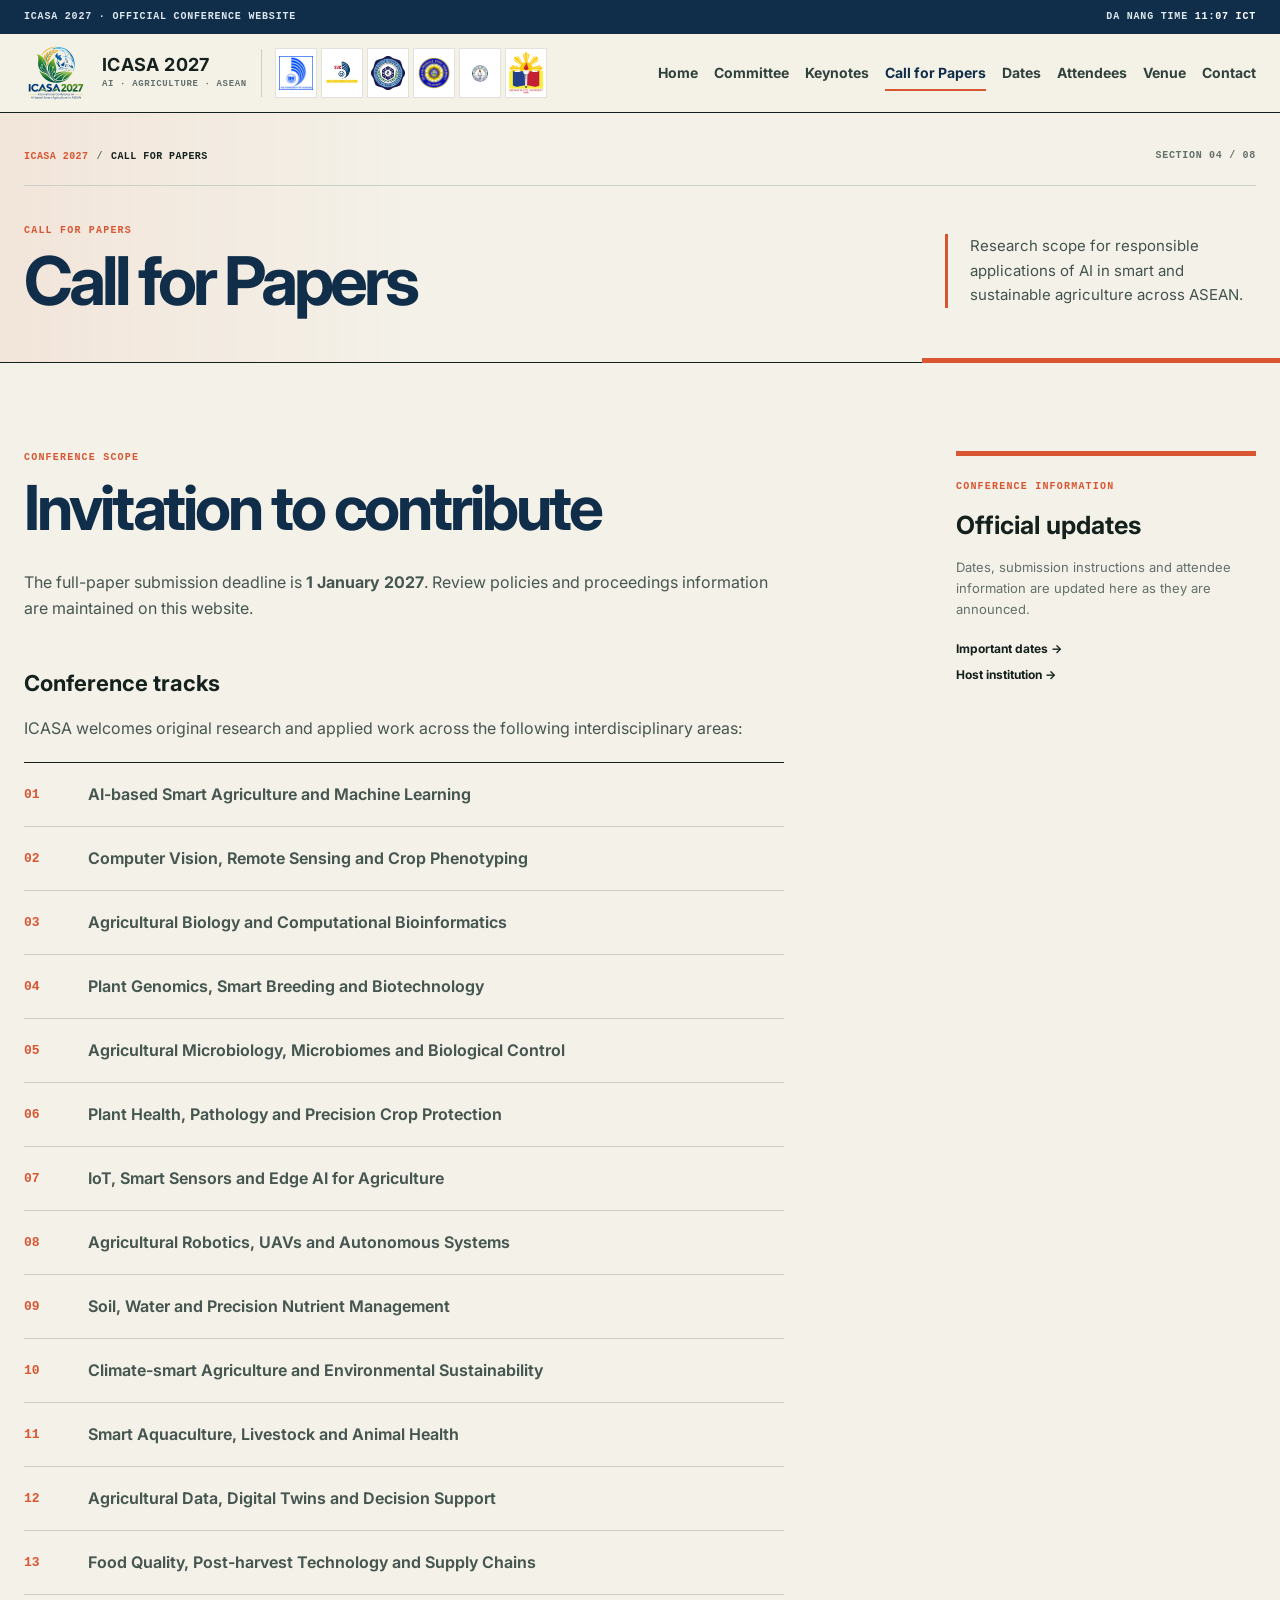
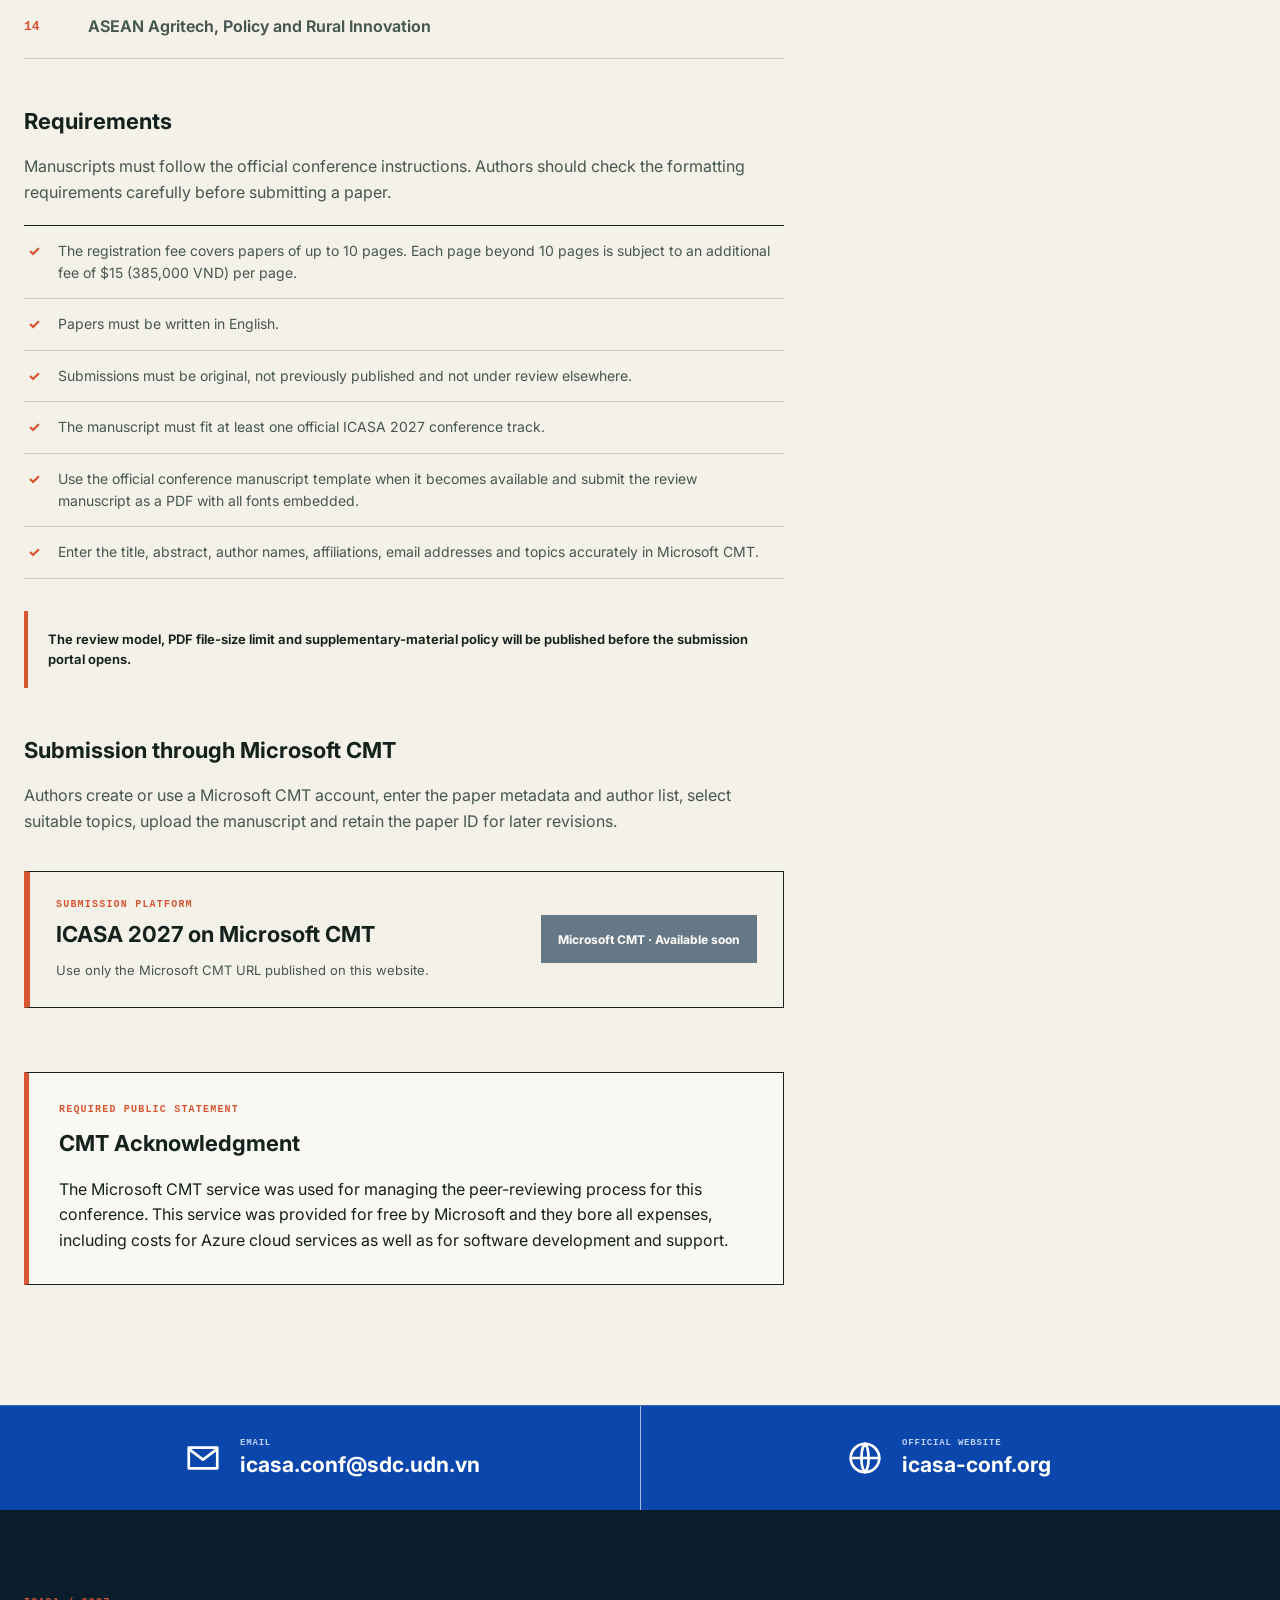
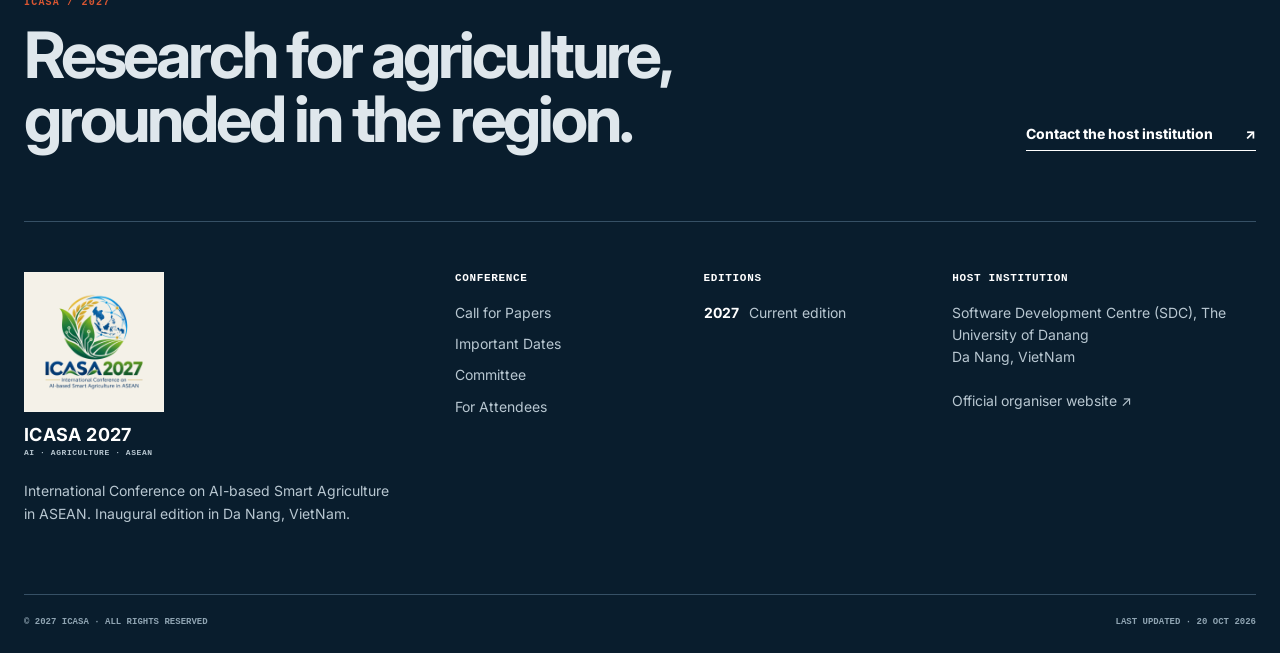
==== commit 7f350a0f: "Update registration fee details and submission guidelines for clarity" ====
--- a/call-for-papers.html
+++ b/call-for-papers.html
@@ -49,7 +49,7 @@
     </div></section><section class="content"><div class="container inner-grid"><div class="prose" data-reveal><span class="section-label">Conference scope</span><h2>Invitation to contribute</h2><p>The full-paper submission deadline is <strong>1 January 2027</strong>. Review policies and proceedings information are maintained on this website.</p><h3>Conference tracks</h3><p>ICASA welcomes original research and applied work across the following interdisciplinary areas:</p><ol class="numbered-topics"><li>AI-based Smart Agriculture and Machine Learning</li><li>Computer Vision, Remote Sensing and Crop Phenotyping</li><li>Agricultural Biology and Computational Bioinformatics</li><li>Plant Genomics, Smart Breeding and Biotechnology</li><li>Agricultural Microbiology, Microbiomes and Biological Control</li><li>Plant Health, Pathology and Precision Crop Protection</li><li>IoT, Smart Sensors and Edge AI for Agriculture</li><li>Agricultural Robotics, UAVs and Autonomous Systems</li><li>Soil, Water and Precision Nutrient Management</li><li>Climate-smart Agriculture and Environmental Sustainability</li><li>Smart Aquaculture, Livestock and Animal Health</li><li>Agricultural Data, Digital Twins and Decision Support</li><li>Food Quality, Post-harvest Technology and Supply Chains</li><li>ASEAN Agritech, Policy and Rural Innovation</li></ol><h3 id="submission-guidelines">Requirements</h3>
       <p>Manuscripts must follow the official conference instructions. Authors should check the formatting requirements carefully before submitting a paper.</p>
       <ul class="guideline-list">
-        <li>Full papers must contain at least 6 pages and must not exceed 10 pages. Additional-page charges apply beyond 6 pages.</li>
+        <li>The registration fee covers papers of up to 10 pages. Each page beyond 10 pages is subject to an additional fee of $15 (385,000 VND) per page.</li>
         <li>Papers must be written in English.</li>
         <li>Submissions must be original, not previously published and not under review elsewhere.</li>
         <li>The manuscript must fit at least one official ICASA 2027 conference track.</li>
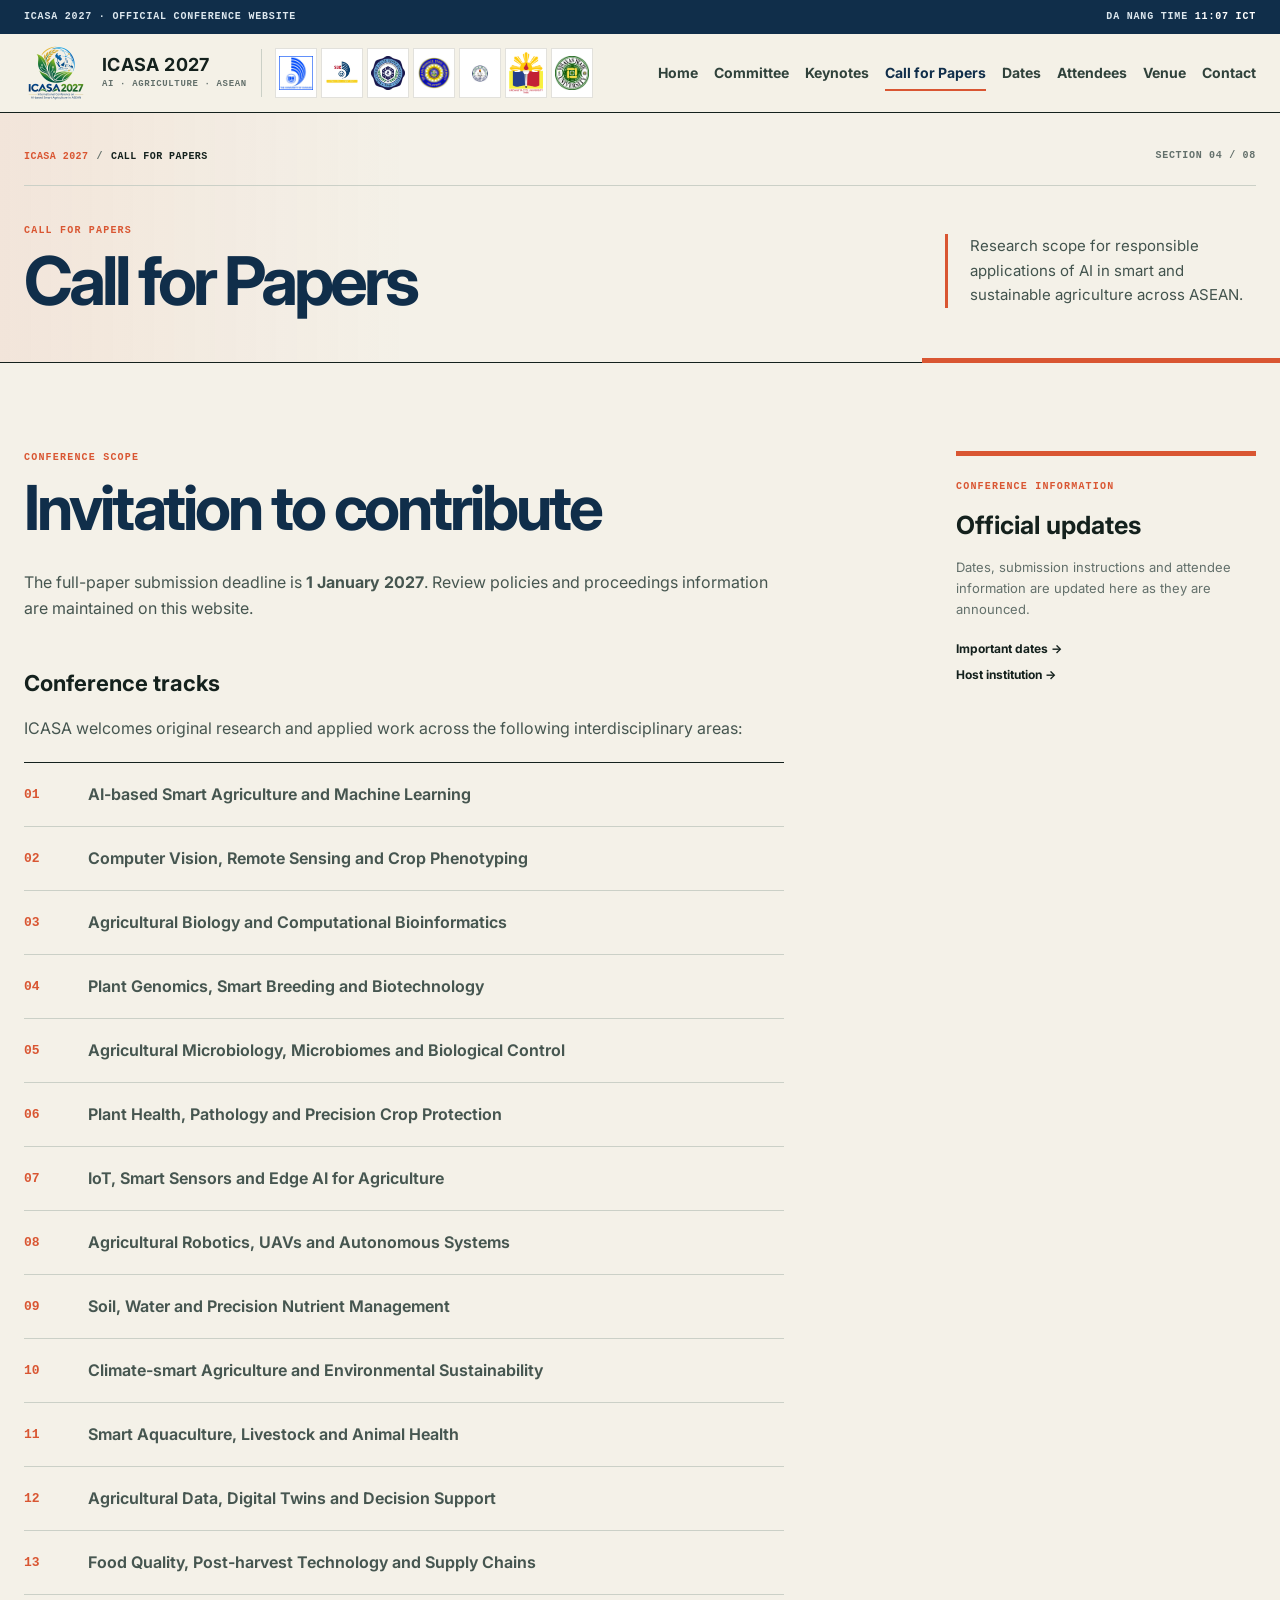
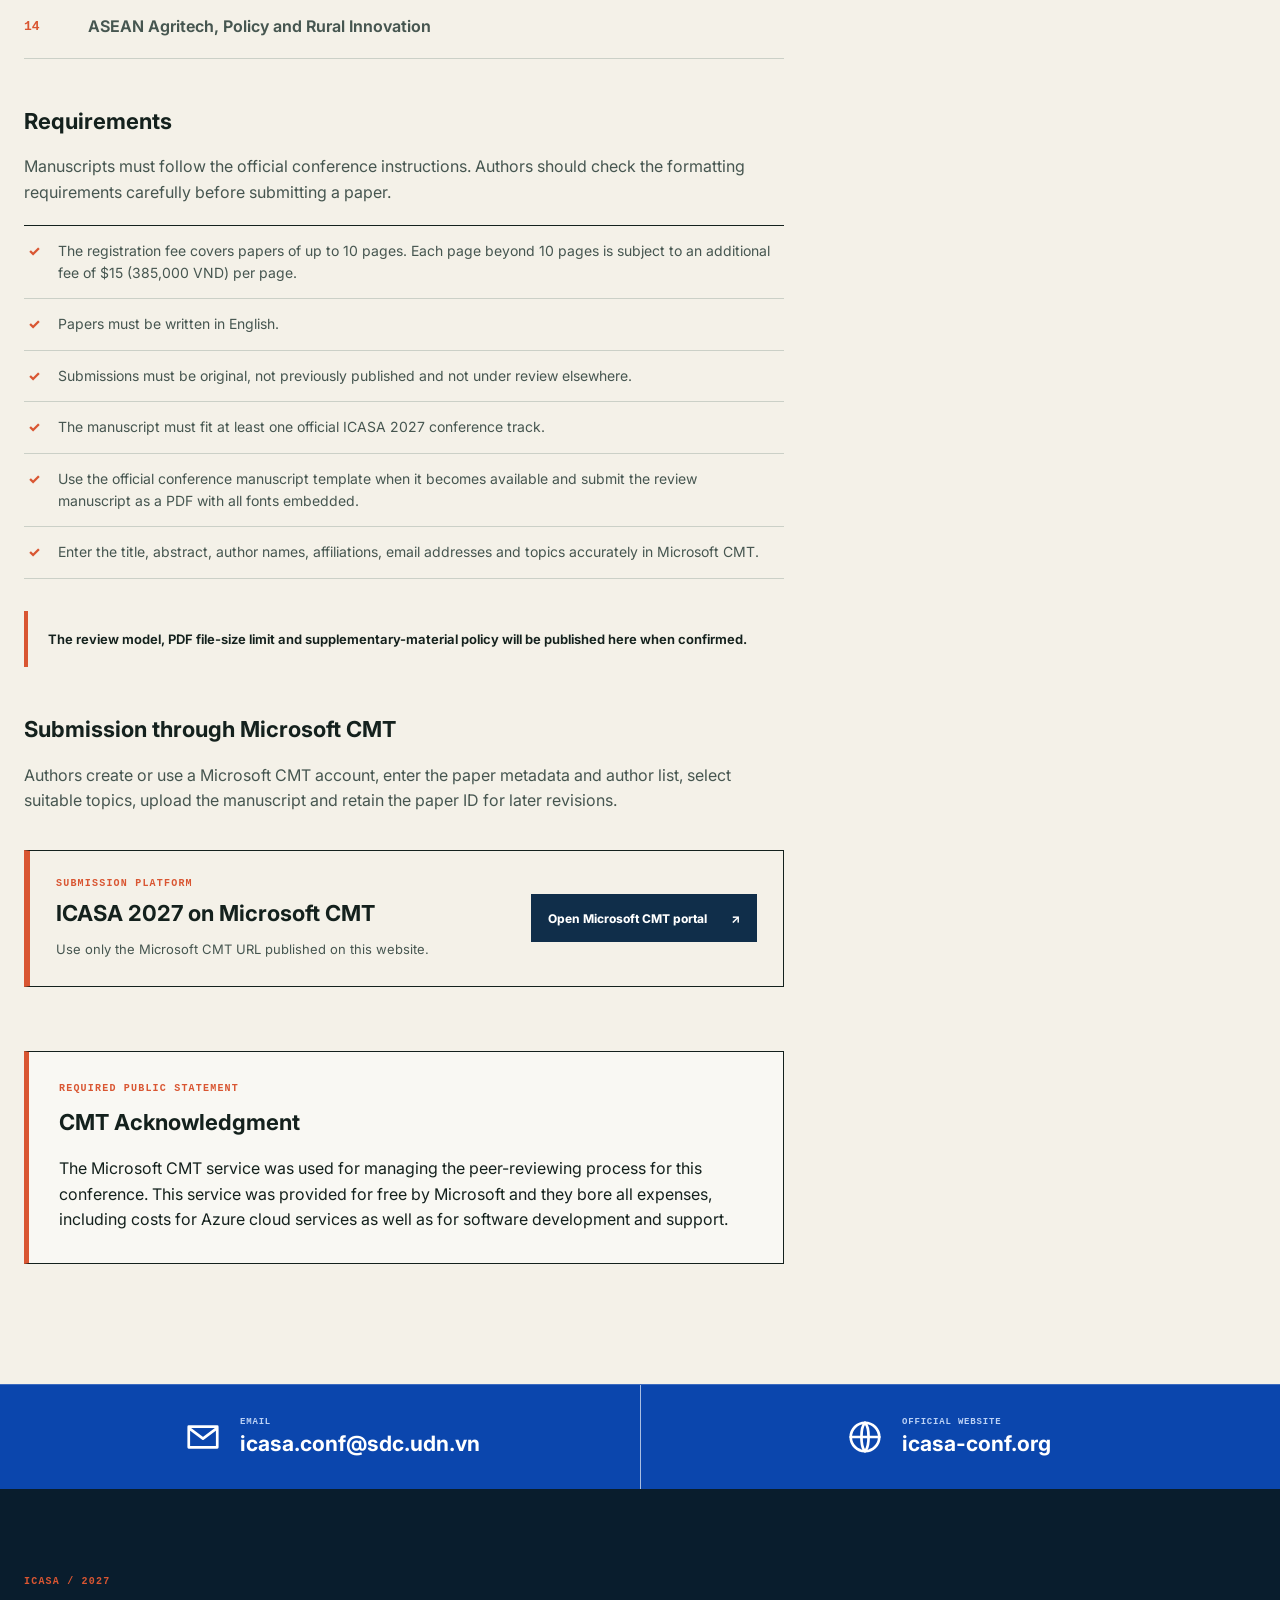
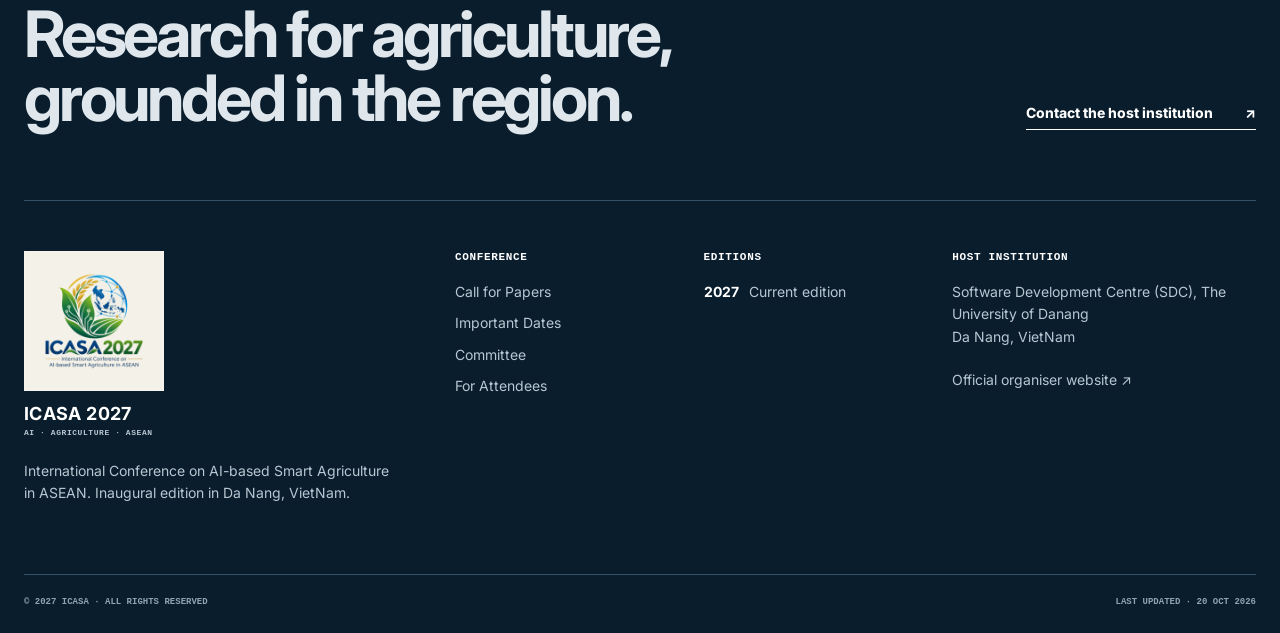
==== commit 60e8889c: "Refactor code structure for improved readability and maintainability" ====
--- a/call-for-papers.html
+++ b/call-for-papers.html
@@ -39,7 +39,7 @@
 <header class="site-header" data-header><div class="container nav-container"><a class="brand" href="index.html" aria-label="ICASA 2027 home">
       <span class="conference-logo" aria-hidden="true"><img src="assets/icasa-2027-logo.webp" alt="" width="512" height="512"></span>
       <span class="brand-copy"><strong>ICASA 2027</strong><small>AI · Agriculture · ASEAN</small></span>
-      <span class="brand-partners" aria-hidden="true"><img src="assets/udn-logo.webp" alt="" width="640" height="640"><img src="assets/sdc-logo.jpg" alt="" width="500" height="500"><img src="assets/Southern_Leyte_State_University.png" alt="" width="3349" height="3352"><img src="assets/BiPSU.jpg" alt="" width="564" height="543"><img src="assets/logo Western Leyte College of Ormoc.png" alt="" width="600" height="300"><img src="assets/urdaneta city university.png" alt="" width="400" height="500"></span>
+      <span class="brand-partners" aria-hidden="true"><img src="assets/udn-logo.webp" alt="" width="640" height="640"><img src="assets/sdc-logo.jpg" alt="" width="500" height="500"><img src="assets/Southern_Leyte_State_University.png" alt="" width="3349" height="3352"><img src="assets/BiPSU.jpg" alt="" width="564" height="543"><img src="assets/logo Western Leyte College of Ormoc.png" alt="" width="600" height="300"><img src="assets/urdaneta city university.png" alt="" width="400" height="500"><img src="assets/VSU Logo 2016-67f38a29.png" alt="" width="2444" height="2444"></span>
     </a>
 <button class="nav-toggle" aria-expanded="false" aria-label="Open navigation" aria-controls="primary-nav" data-menu-toggle><span class="hamburger" aria-hidden="true"><i></i><i></i><i></i></span></button>
 <nav class="site-nav" id="primary-nav" aria-label="Main navigation" data-site-nav><a href="index.html" class="" >Home</a><a href="committee.html" class="" >Committee</a><a href="keynote-speakers.html" class="" >Keynotes</a><a href="call-for-papers.html" class="active" aria-current="page">Call for Papers</a><a href="important-dates.html" class="" >Dates</a><a href="registration.html" class="" >Attendees</a><a href="venue.html" class="" >Venue</a><a href="contact.html" class="" >Contact</a></nav></div></header>
@@ -56,7 +56,7 @@
         <li>Use the official conference manuscript template when it becomes available and submit the review manuscript as a PDF with all fonts embedded.</li>
         <li>Enter the title, abstract, author names, affiliations, email addresses and topics accurately in Microsoft CMT.</li>
       </ul>
-      <div class="notice-line">The review model, PDF file-size limit and supplementary-material policy will be published before the submission portal opens.</div><h3>Submission through Microsoft CMT</h3><p>Authors create or use a Microsoft CMT account, enter the paper metadata and author list, select suitable topics, upload the manuscript and retain the paper ID for later revisions.</p><div class="submission-card"><div><span class="section-label">Submission platform</span><h3>ICASA 2027 on Microsoft CMT</h3><p>Use only the Microsoft CMT URL published on this website.</p></div><span class="btn primary disabled" aria-disabled="true">Microsoft CMT · Available soon</span></div><section class="cmt-acknowledgment" aria-labelledby="cmt-acknowledgment-heading"><span class="section-label">Required public statement</span><h3 id="cmt-acknowledgment-heading">CMT Acknowledgment</h3><p>The Microsoft CMT service was used for managing the peer-reviewing process for this conference. This service was provided for free by Microsoft and they bore all expenses, including costs for Azure cloud services as well as for software development and support.</p></section></div><aside class="aside-card" data-reveal><span class="section-label">Conference information</span><h3>Official updates</h3><p>Dates, submission instructions and attendee information are updated here as they are announced.</p><div class="aside-links"><a href="important-dates.html">Important dates →</a><a href="contact.html">Host institution →</a></div></aside></div></section></main>
+      <div class="notice-line">The review model, PDF file-size limit and supplementary-material policy will be published here when confirmed.</div><h3>Submission through Microsoft CMT</h3><p>Authors create or use a Microsoft CMT account, enter the paper metadata and author list, select suitable topics, upload the manuscript and retain the paper ID for later revisions.</p><div class="submission-card"><div><span class="section-label">Submission platform</span><h3>ICASA 2027 on Microsoft CMT</h3><p>Use only the Microsoft CMT URL published on this website.</p></div><a class="btn primary" href="https://cmt3.research.microsoft.com/ICASA2027/" target="_blank" rel="noopener noreferrer">Open Microsoft CMT portal <span>↗</span></a></div><section class="cmt-acknowledgment" aria-labelledby="cmt-acknowledgment-heading"><span class="section-label">Required public statement</span><h3 id="cmt-acknowledgment-heading">CMT Acknowledgment</h3><p>The Microsoft CMT service was used for managing the peer-reviewing process for this conference. This service was provided for free by Microsoft and they bore all expenses, including costs for Azure cloud services as well as for software development and support.</p></section></div><aside class="aside-card" data-reveal><span class="section-label">Conference information</span><h3>Official updates</h3><p>Dates, submission instructions and attendee information are updated here as they are announced.</p><div class="aside-links"><a href="important-dates.html">Important dates →</a><a href="contact.html">Host institution →</a></div></aside></div></section></main>
 <section class="contact-strip" aria-label="Official conference contact channels"><div class="container contact-strip-grid">
       <a href="mailto:icasa.conf@sdc.udn.vn"><svg viewBox="0 0 24 24" aria-hidden="true"><path d="M3 5.5h18v13H3zM4 7l8 6 8-6"/></svg><span><small>Email</small><strong>icasa.conf@sdc.udn.vn</strong></span></a>
       <a href="https://icasa-conf.org" target="_blank" rel="noopener noreferrer"><svg viewBox="0 0 24 24" aria-hidden="true"><circle cx="12" cy="12" r="9"/><path d="M3 12h18M12 3c3 3 3 15 0 18M12 3c-3 3-3 15 0 18"/></svg><span><small>Official website</small><strong>icasa-conf.org</strong></span></a>
@@ -64,7 +64,7 @@
 <footer class="footer"><div class="container"><div class="footer-lead"><div><span class="section-label">ICASA / 2027</span><h2>Research for agriculture,<br>grounded in the region.</h2></div><a class="text-link light" href="contact.html">Contact the host institution <span>↗</span></a></div><div class="footer-grid"><div><a class="brand" href="index.html" aria-label="ICASA 2027 home">
       <span class="conference-logo" aria-hidden="true"><img src="assets/icasa-2027-logo.webp" alt="" width="512" height="512"></span>
       <span class="brand-copy"><strong>ICASA 2027</strong><small>AI · Agriculture · ASEAN</small></span>
-      <span class="brand-partners" aria-hidden="true"><img src="assets/udn-logo.webp" alt="" width="640" height="640"><img src="assets/sdc-logo.jpg" alt="" width="500" height="500"><img src="assets/Southern_Leyte_State_University.png" alt="" width="3349" height="3352"><img src="assets/BiPSU.jpg" alt="" width="564" height="543"><img src="assets/logo Western Leyte College of Ormoc.png" alt="" width="600" height="300"><img src="assets/urdaneta city university.png" alt="" width="400" height="500"></span>
+      <span class="brand-partners" aria-hidden="true"><img src="assets/udn-logo.webp" alt="" width="640" height="640"><img src="assets/sdc-logo.jpg" alt="" width="500" height="500"><img src="assets/Southern_Leyte_State_University.png" alt="" width="3349" height="3352"><img src="assets/BiPSU.jpg" alt="" width="564" height="543"><img src="assets/logo Western Leyte College of Ormoc.png" alt="" width="600" height="300"><img src="assets/urdaneta city university.png" alt="" width="400" height="500"><img src="assets/VSU Logo 2016-67f38a29.png" alt="" width="2444" height="2444"></span>
     </a><p>International Conference on AI-based Smart Agriculture in ASEAN. Inaugural edition in Da Nang, VietNam.</p></div><div><h3>Conference</h3><div class="footer-links"><a href="call-for-papers.html">Call for Papers</a><a href="important-dates.html">Important Dates</a><a href="committee.html">Committee</a><a href="registration.html">For Attendees</a></div></div><div><h3>Editions</h3><div class="footer-links edition-links"><span><strong>2027</strong> Current edition</span></div></div><div><h3>Host institution</h3><p>Software Development Centre (SDC), The University of Danang<br>Da Nang, VietNam</p><a href="https://sdc.udn.vn/" target="_blank" rel="noopener noreferrer">Official organiser website ↗</a></div></div><div class="copyright"><span>© 2027 ICASA · All rights reserved</span><span>Last updated · 20 Oct 2026</span></div></div></footer>
 <button class="to-top" type="button" aria-label="Back to top" data-to-top>↑</button>
 </body></html>
